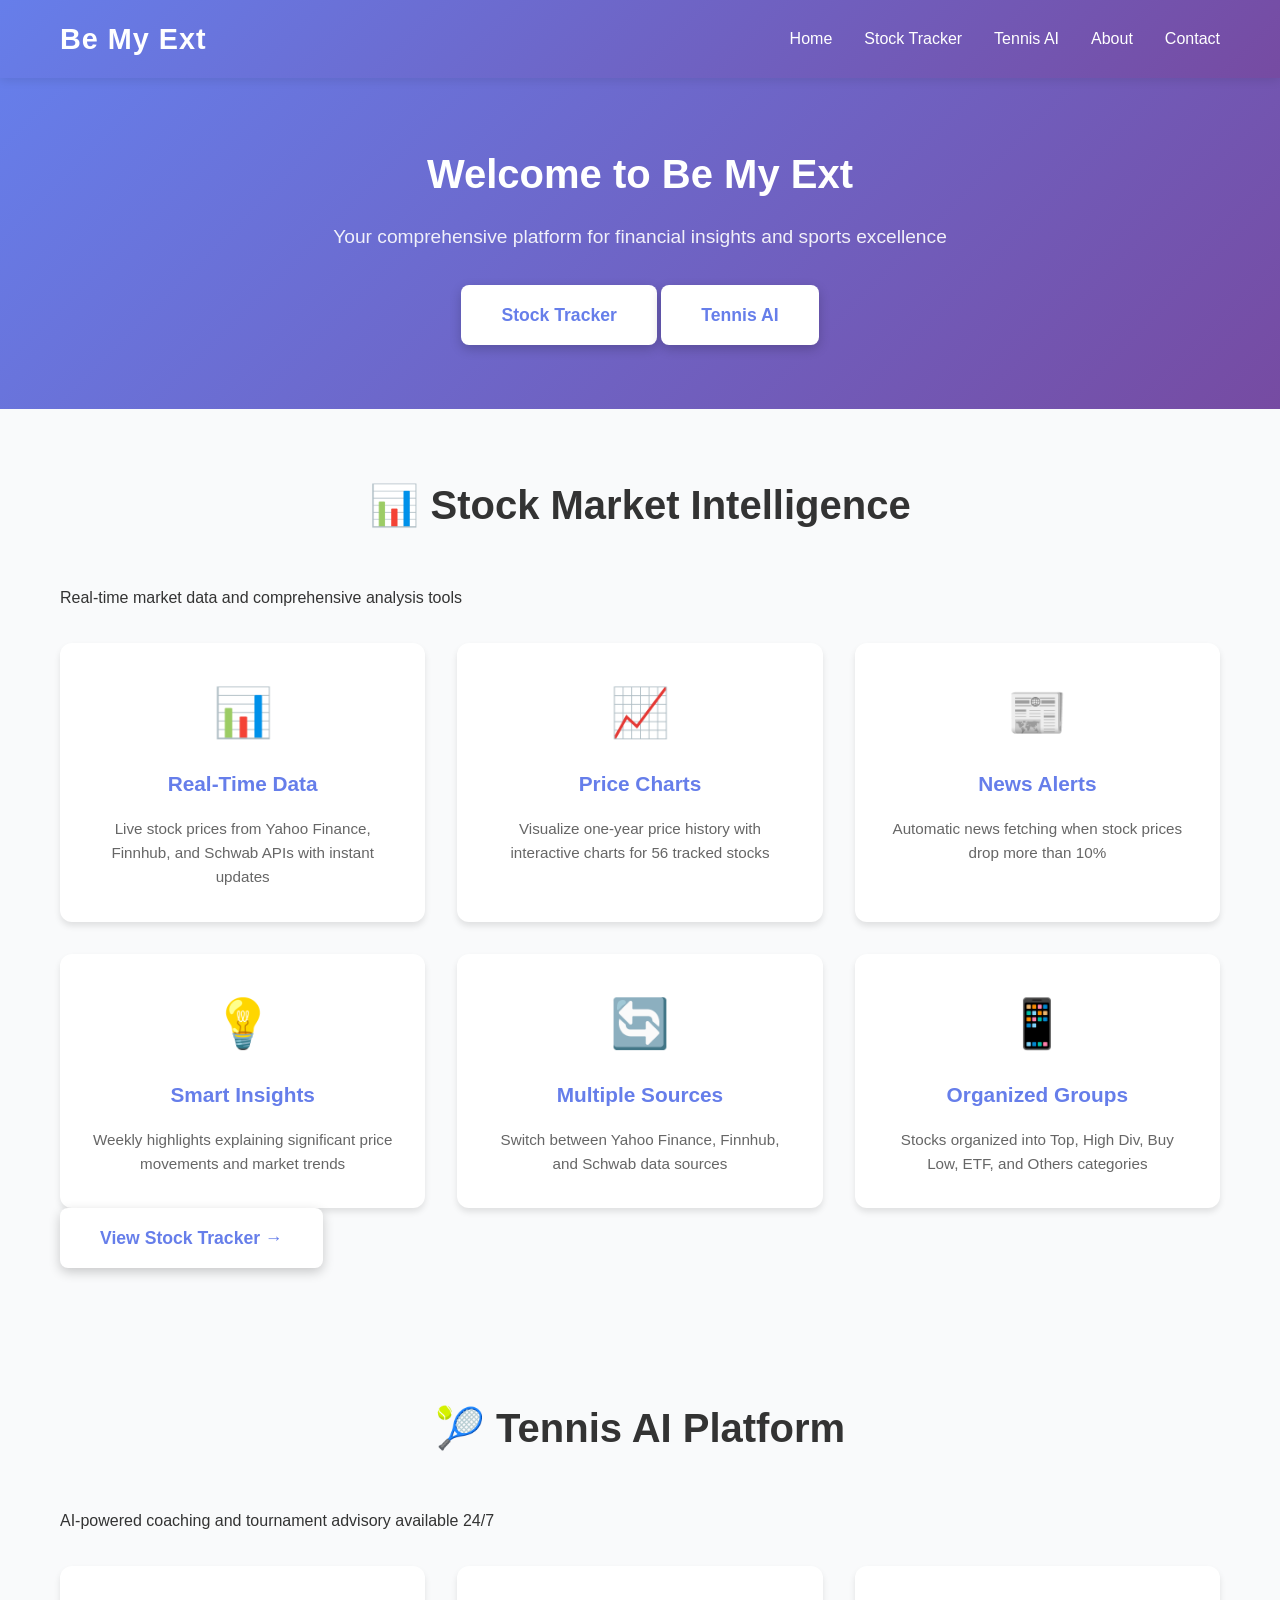
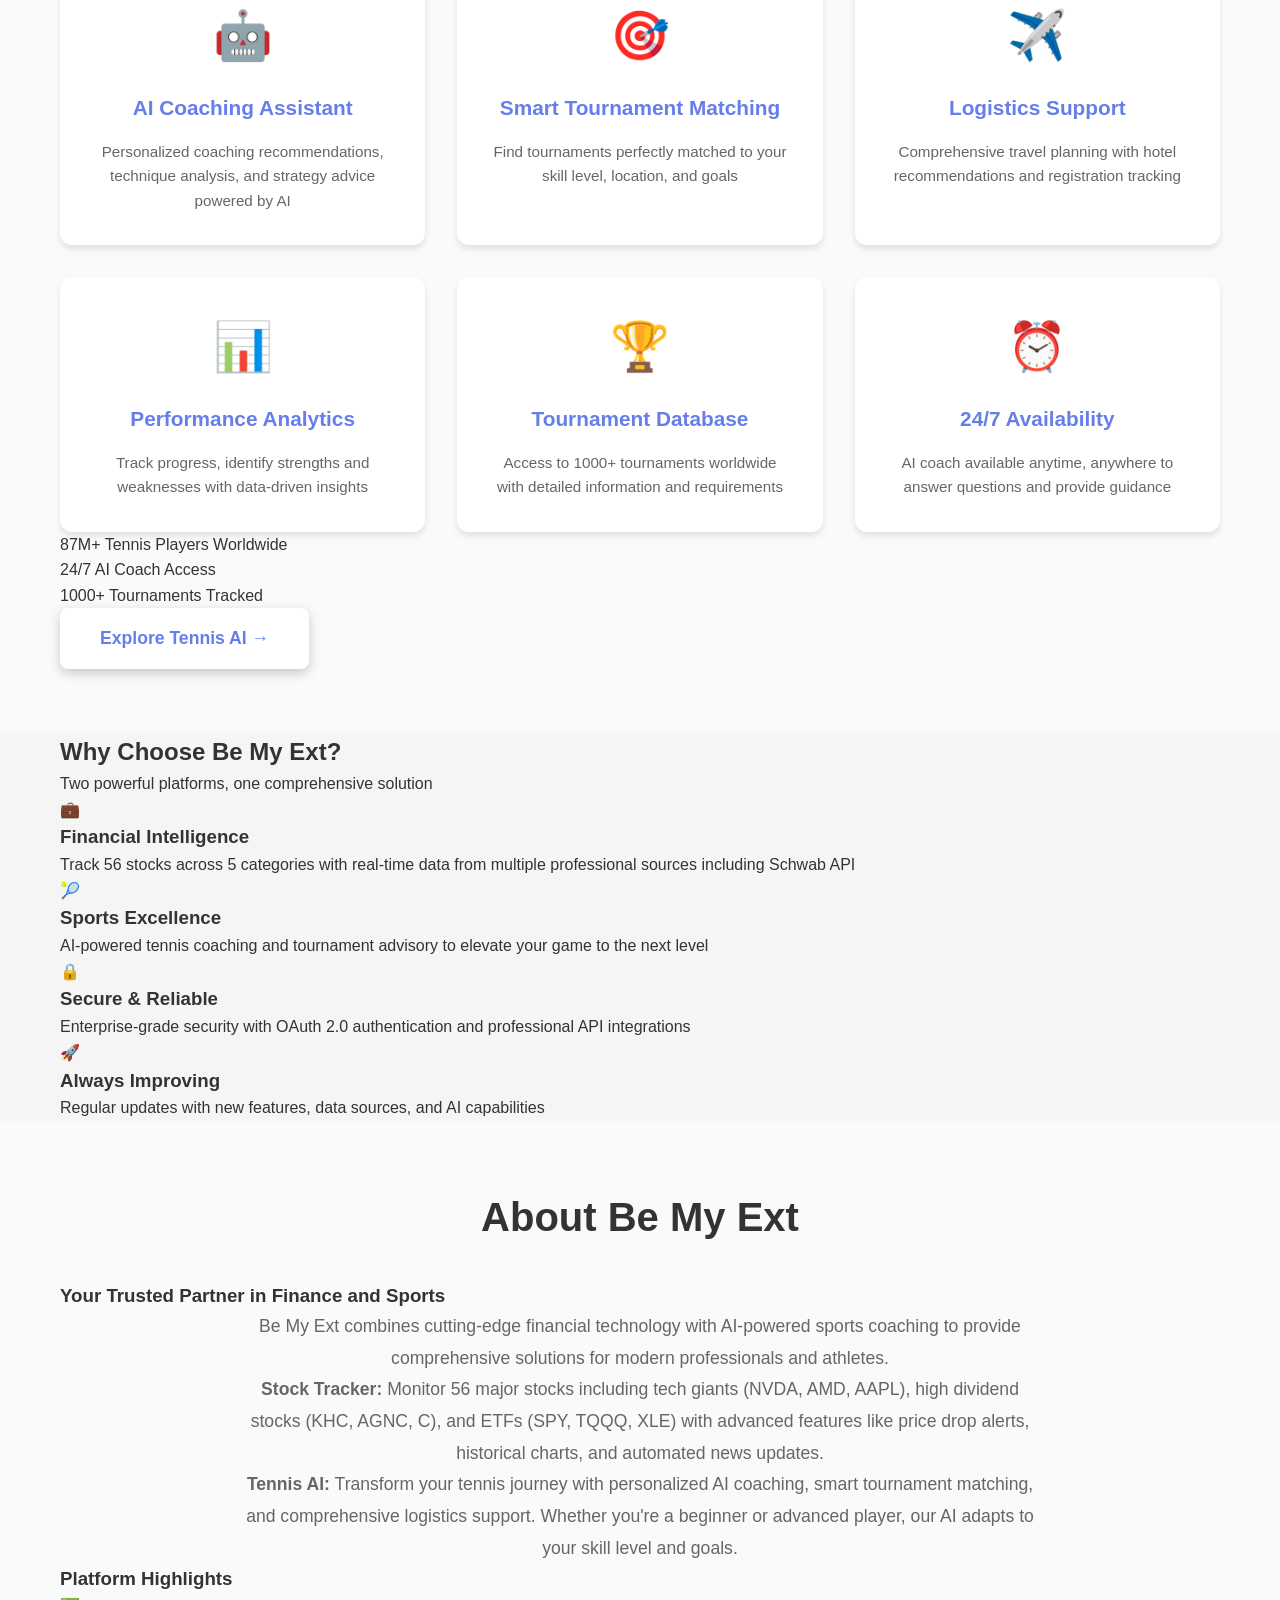
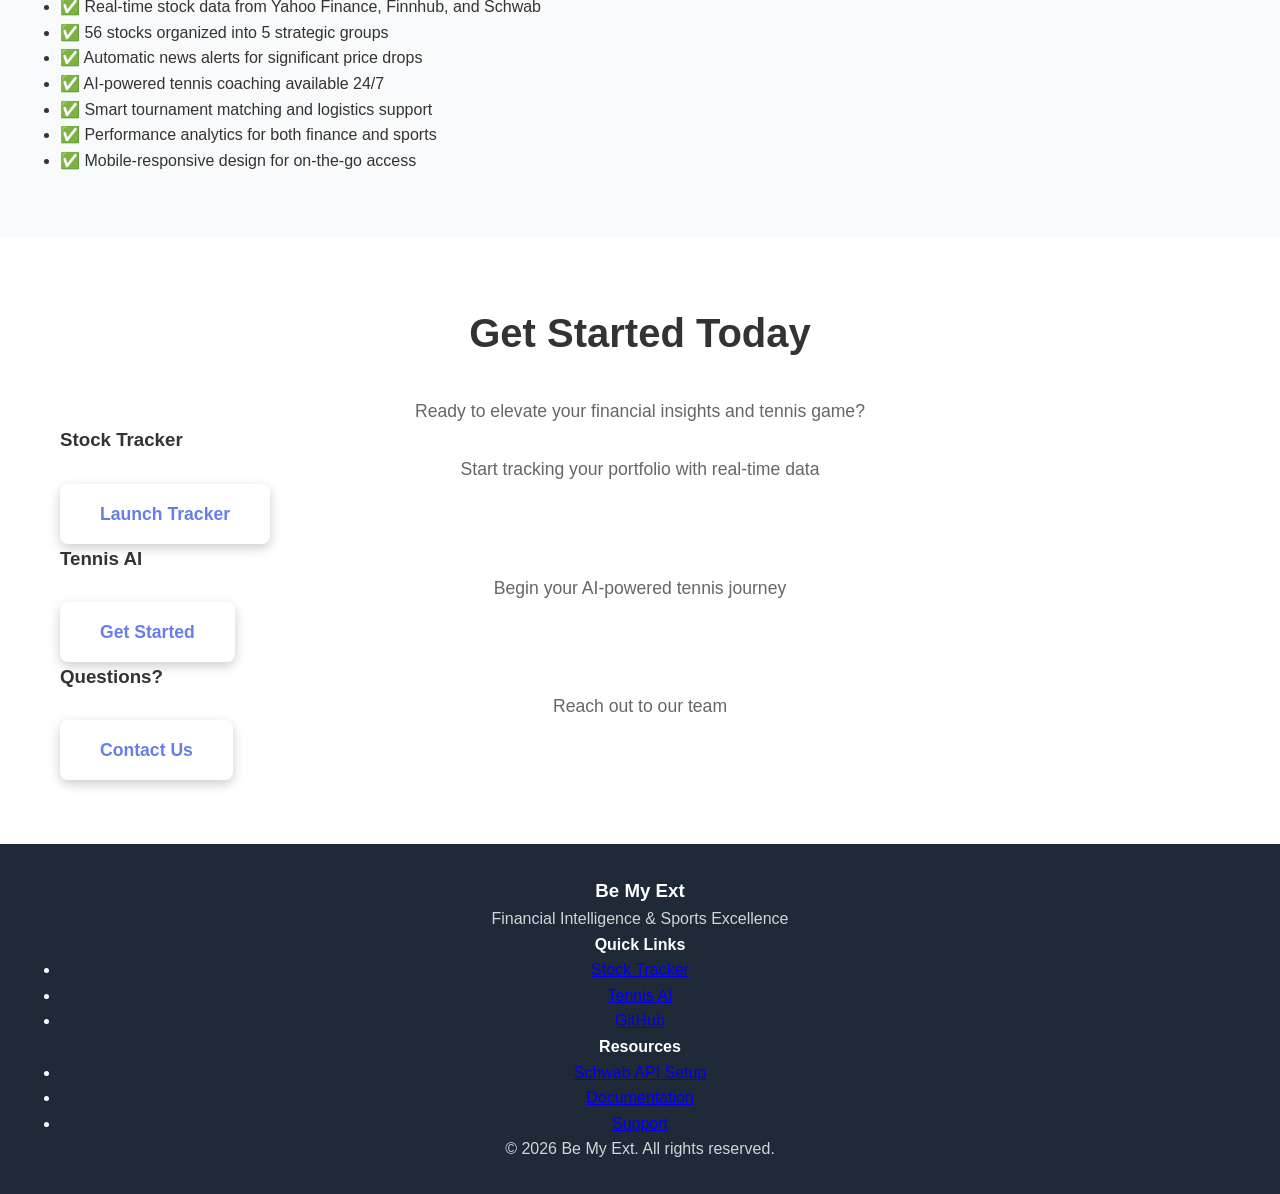
==== index.html @ 06216e96 "Merge Stock Tracker with Tennis AI platform - unified Be My Ext homepage" ====
<!DOCTYPE html>
<html lang="en">
<head>
    <meta charset="UTF-8">
    <meta name="viewport" content="width=device-width, initial-scale=1.0">
    <meta name="description" content="Be My Ext - Your comprehensive platform for stock market insights and AI-powered tennis coaching. Real-time stock tracking and tournament advisory in one place.">
    <title>Be My Ext - Stock Tracker & Tennis AI Platform</title>
    <link rel="stylesheet" href="styles.css">
</head>
<body>
    <header>
        <nav class="navbar">
            <div class="container">
                <h1 class="logo">Be My Ext</h1>
                <ul class="nav-links">
                    <li><a href="#home">Home</a></li>
                    <li><a href="stocks.html">Stock Tracker</a></li>
                    <li><a href="#tennis">Tennis AI</a></li>
                    <li><a href="#about">About</a></li>
                    <li><a href="#contact">Contact</a></li>
                </ul>
            </div>
        </nav>
    </header>

    <main>
        <!-- Hero Section -->
        <section id="home" class="hero">
            <div class="container">
                <h2>Welcome to Be My Ext</h2>
                <p>Your comprehensive platform for financial insights and sports excellence</p>
                <div class="hero-cta">
                    <a href="stocks.html" class="cta-button">Stock Tracker</a>
                    <a href="#tennis" class="cta-button secondary">Tennis AI</a>
                </div>
            </div>
        </section>

        <!-- Stock Tracker Features -->
        <section class="features-section">
            <div class="container">
                <h2>📊 Stock Market Intelligence</h2>
                <p class="section-subtitle">Real-time market data and comprehensive analysis tools</p>
                <div class="features-grid">
                    <div class="feature-card">
                        <div class="feature-icon">📊</div>
                        <h3>Real-Time Data</h3>
                        <p>Live stock prices from Yahoo Finance, Finnhub, and Schwab APIs with instant updates</p>
                    </div>
                    <div class="feature-card">
                        <div class="feature-icon">📈</div>
                        <h3>Price Charts</h3>
                        <p>Visualize one-year price history with interactive charts for 56 tracked stocks</p>
                    </div>
                    <div class="feature-card">
                        <div class="feature-icon">📰</div>
                        <h3>News Alerts</h3>
                        <p>Automatic news fetching when stock prices drop more than 10%</p>
                    </div>
                    <div class="feature-card">
                        <div class="feature-icon">💡</div>
                        <h3>Smart Insights</h3>
                        <p>Weekly highlights explaining significant price movements and market trends</p>
                    </div>
                    <div class="feature-card">
                        <div class="feature-icon">🔄</div>
                        <h3>Multiple Sources</h3>
                        <p>Switch between Yahoo Finance, Finnhub, and Schwab data sources</p>
                    </div>
                    <div class="feature-card">
                        <div class="feature-icon">📱</div>
                        <h3>Organized Groups</h3>
                        <p>Stocks organized into Top, High Div, Buy Low, ETF, and Others categories</p>
                    </div>
                </div>
                <div class="cta-center">
                    <a href="stocks.html" class="cta-button">View Stock Tracker →</a>
                </div>
            </div>
        </section>

        <!-- Tennis AI Features -->
        <section id="tennis" class="features-section tennis-section">
            <div class="container">
                <h2>🎾 Tennis AI Platform</h2>
                <p class="section-subtitle">AI-powered coaching and tournament advisory available 24/7</p>
                <div class="features-grid">
                    <div class="feature-card">
                        <div class="feature-icon">🤖</div>
                        <h3>AI Coaching Assistant</h3>
                        <p>Personalized coaching recommendations, technique analysis, and strategy advice powered by AI</p>
                    </div>
                    <div class="feature-card">
                        <div class="feature-icon">🎯</div>
                        <h3>Smart Tournament Matching</h3>
                        <p>Find tournaments perfectly matched to your skill level, location, and goals</p>
                    </div>
                    <div class="feature-card">
                        <div class="feature-icon">✈️</div>
                        <h3>Logistics Support</h3>
                        <p>Comprehensive travel planning with hotel recommendations and registration tracking</p>
                    </div>
                    <div class="feature-card">
                        <div class="feature-icon">📊</div>
                        <h3>Performance Analytics</h3>
                        <p>Track progress, identify strengths and weaknesses with data-driven insights</p>
                    </div>
                    <div class="feature-card">
                        <div class="feature-icon">🏆</div>
                        <h3>Tournament Database</h3>
                        <p>Access to 1000+ tournaments worldwide with detailed information and requirements</p>
                    </div>
                    <div class="feature-card">
                        <div class="feature-icon">⏰</div>
                        <h3>24/7 Availability</h3>
                        <p>AI coach available anytime, anywhere to answer questions and provide guidance</p>
                    </div>
                </div>
                <div class="tennis-stats">
                    <div class="stat">
                        <span class="stat-number">87M+</span>
                        <span class="stat-label">Tennis Players Worldwide</span>
                    </div>
                    <div class="stat">
                        <span class="stat-number">24/7</span>
                        <span class="stat-label">AI Coach Access</span>
                    </div>
                    <div class="stat">
                        <span class="stat-number">1000+</span>
                        <span class="stat-label">Tournaments Tracked</span>
                    </div>
                </div>
                <div class="cta-center">
                    <a href="https://github.com/ychunhui/AIAgent4Tennis" class="cta-button" target="_blank">Explore Tennis AI →</a>
                </div>
            </div>
        </section>

        <!-- Combined Value Proposition -->
        <section class="value-section">
            <div class="container">
                <h2>Why Choose Be My Ext?</h2>
                <p class="section-subtitle">Two powerful platforms, one comprehensive solution</p>
                <div class="value-grid">
                    <div class="value-card">
                        <div class="value-icon">💼</div>
                        <h3>Financial Intelligence</h3>
                        <p>Track 56 stocks across 5 categories with real-time data from multiple professional sources including Schwab API</p>
                    </div>
                    <div class="value-card">
                        <div class="value-icon">🎾</div>
                        <h3>Sports Excellence</h3>
                        <p>AI-powered tennis coaching and tournament advisory to elevate your game to the next level</p>
                    </div>
                    <div class="value-card">
                        <div class="value-icon">🔒</div>
                        <h3>Secure & Reliable</h3>
                        <p>Enterprise-grade security with OAuth 2.0 authentication and professional API integrations</p>
                    </div>
                    <div class="value-card">
                        <div class="value-icon">🚀</div>
                        <h3>Always Improving</h3>
                        <p>Regular updates with new features, data sources, and AI capabilities</p>
                    </div>
                </div>
            </div>
        </section>

        <!-- About Section -->
        <section id="about" class="about-section">
            <div class="container">
                <h2>About Be My Ext</h2>
                <div class="about-content">
                    <div class="about-text">
                        <h3>Your Trusted Partner in Finance and Sports</h3>
                        <p>Be My Ext combines cutting-edge financial technology with AI-powered sports coaching to provide comprehensive solutions for modern professionals and athletes.</p>
                        <p><strong>Stock Tracker:</strong> Monitor 56 major stocks including tech giants (NVDA, AMD, AAPL), high dividend stocks (KHC, AGNC, C), and ETFs (SPY, TQQQ, XLE) with advanced features like price drop alerts, historical charts, and automated news updates.</p>
                        <p><strong>Tennis AI:</strong> Transform your tennis journey with personalized AI coaching, smart tournament matching, and comprehensive logistics support. Whether you're a beginner or advanced player, our AI adapts to your skill level and goals.</p>
                    </div>
                    <div class="about-features">
                        <h3>Platform Highlights</h3>
                        <ul>
                            <li>✅ Real-time stock data from Yahoo Finance, Finnhub, and Schwab</li>
                            <li>✅ 56 stocks organized into 5 strategic groups</li>
                            <li>✅ Automatic news alerts for significant price drops</li>
                            <li>✅ AI-powered tennis coaching available 24/7</li>
                            <li>✅ Smart tournament matching and logistics support</li>
                            <li>✅ Performance analytics for both finance and sports</li>
                            <li>✅ Mobile-responsive design for on-the-go access</li>
                        </ul>
                    </div>
                </div>
            </div>
        </section>

        <!-- Contact Section -->
        <section id="contact" class="contact-section">
            <div class="container">
                <h2>Get Started Today</h2>
                <p>Ready to elevate your financial insights and tennis game?</p>
                <div class="contact-options">
                    <div class="contact-card">
                        <h3>Stock Tracker</h3>
                        <p>Start tracking your portfolio with real-time data</p>
                        <a href="stocks.html" class="cta-button">Launch Tracker</a>
                    </div>
                    <div class="contact-card">
                        <h3>Tennis AI</h3>
                        <p>Begin your AI-powered tennis journey</p>
                        <a href="https://github.com/ychunhui/AIAgent4Tennis" class="cta-button" target="_blank">Get Started</a>
                    </div>
                    <div class="contact-card">
                        <h3>Questions?</h3>
                        <p>Reach out to our team</p>
                        <a href="mailto:info@bemyext.com" class="cta-button">Contact Us</a>
                    </div>
                </div>
            </div>
        </section>
    </main>

    <footer>
        <div class="container">
            <div class="footer-content">
                <div class="footer-section">
                    <h3>Be My Ext</h3>
                    <p>Financial Intelligence & Sports Excellence</p>
                </div>
                <div class="footer-section">
                    <h4>Quick Links</h4>
                    <ul>
                        <li><a href="stocks.html">Stock Tracker</a></li>
                        <li><a href="https://github.com/ychunhui/AIAgent4Tennis" target="_blank">Tennis AI</a></li>
                        <li><a href="https://github.com/ychunhui/stock-tracker" target="_blank">GitHub</a></li>
                    </ul>
                </div>
                <div class="footer-section">
                    <h4>Resources</h4>
                    <ul>
                        <li><a href="SCHWAB_API_SETUP.md">Schwab API Setup</a></li>
                        <li><a href="README.md">Documentation</a></li>
                        <li><a href="mailto:info@bemyext.com">Support</a></li>
                    </ul>
                </div>
            </div>
            <div class="footer-bottom">
                <p>&copy; 2026 Be My Ext. All rights reserved.</p>
            </div>
        </div>
    </footer>
</body>
</html>
---- styles.css ----
/* Reset and Base Styles */
* {
    margin: 0;
    padding: 0;
    box-sizing: border-box;
}

body {
    font-family: 'Segoe UI', Tahoma, Geneva, Verdana, sans-serif;
    line-height: 1.6;
    color: #333;
    background-color: #f5f5f5;
}

.container {
    max-width: 1200px;
    margin: 0 auto;
    padding: 0 20px;
}

/* Navigation */
.navbar {
    background: linear-gradient(135deg, #667eea 0%, #764ba2 100%);
    color: white;
    padding: 1rem 0;
    position: sticky;
    top: 0;
    z-index: 1000;
    box-shadow: 0 2px 10px rgba(0, 0, 0, 0.1);
}

.navbar .container {
    display: flex;
    justify-content: space-between;
    align-items: center;
}

.logo {
    font-size: 1.8rem;
    font-weight: bold;
    letter-spacing: 1px;
}

.nav-links {
    display: flex;
    list-style: none;
    gap: 2rem;
}

.nav-links a {
    color: white;
    text-decoration: none;
    font-weight: 500;
    transition: opacity 0.3s ease;
}

.nav-links a:hover {
    opacity: 0.8;
}

/* Hero Section */
.hero {
    background: linear-gradient(135deg, #667eea 0%, #764ba2 100%);
    color: white;
    padding: 4rem 0;
    text-align: center;
}

.hero h2 {
    font-size: 2.5rem;
    margin-bottom: 1rem;
}

.hero p {
    font-size: 1.2rem;
    opacity: 0.9;
    margin-bottom: 2rem;
}

.cta-button {
    display: inline-block;
    background: white;
    color: #667eea;
    padding: 1rem 2.5rem;
    border-radius: 8px;
    text-decoration: none;
    font-weight: 700;
    font-size: 1.1rem;
    transition: transform 0.2s ease, box-shadow 0.2s ease;
    box-shadow: 0 4px 12px rgba(0, 0, 0, 0.2);
}

.cta-button:hover {
    transform: translateY(-2px);
    box-shadow: 0 6px 16px rgba(0, 0, 0, 0.3);

.cta-button.secondary {
    background: transparent;
    color: white;
    border: 2px solid white;
}

.cta-button.secondary:hover {
    background: white;
    color: #667eea;
}

.hero-cta {
    display: flex;
    gap: 1rem;
    justify-content: center;
    flex-wrap: wrap;
}

/* Section Styling */
.section-subtitle {
    text-align: center;
    font-size: 1.1rem;
    color: #666;
    margin-bottom: 3rem;
}

.cta-center {
    text-align: center;
    margin-top: 3rem;
}

/* Tennis Section */
.tennis-section {
    background: linear-gradient(135deg, #f5f7fa 0%, #c3cfe2 100%);
}

.tennis-stats {
    display: flex;
    justify-content: center;
    gap: 4rem;
    margin-top: 3rem;
    flex-wrap: wrap;
}

.stat {
    text-align: center;
}

.stat-number {
    display: block;
    font-size: 2.5rem;
    font-weight: bold;
    color: #667eea;
    margin-bottom: 0.5rem;
}

.stat-label {
    display: block;
    font-size: 0.9rem;
    color: #666;
}

/* Value Section */
.value-section {
    padding: 4rem 0;
    background: white;
}

.value-grid {
    display: grid;
    grid-template-columns: repeat(auto-fit, minmax(250px, 1fr));
    gap: 2rem;
    margin-top: 3rem;
}

.value-card {
    text-align: center;
    padding: 2rem;
    background: #f8f9fa;
    border-radius: 12px;
    transition: transform 0.3s ease, box-shadow 0.3s ease;
}

.value-card:hover {
    transform: translateY(-5px);
    box-shadow: 0 8px 20px rgba(0, 0, 0, 0.1);
}

.value-icon {
    font-size: 3rem;
    margin-bottom: 1rem;
}

.value-card h3 {
    font-size: 1.3rem;
    margin-bottom: 1rem;
    color: #333;
}

.value-card p {
    color: #666;
    line-height: 1.6;
}

/* About Section */
.about-content {
    display: grid;
    grid-template-columns: 1fr 1fr;
    gap: 3rem;
    margin-top: 2rem;
}

.about-text h3 {
    color: #667eea;
    margin-bottom: 1rem;
}

.about-text p {
    margin-bottom: 1rem;
    line-height: 1.8;
}

.about-features h3 {
    color: #667eea;
    margin-bottom: 1rem;
}

.about-features ul {
    list-style: none;
    padding: 0;
}

.about-features li {
    padding: 0.5rem 0;
    line-height: 1.8;
}

/* Contact Section */
.contact-options {
    display: grid;
    grid-template-columns: repeat(auto-fit, minmax(280px, 1fr));
    gap: 2rem;
    margin-top: 3rem;
}

.contact-card {
    background: white;
    padding: 2rem;
    border-radius: 12px;
    text-align: center;
    box-shadow: 0 4px 12px rgba(0, 0, 0, 0.1);
    transition: transform 0.3s ease;
}

.contact-card:hover {
    transform: translateY(-5px);
}

.contact-card h3 {
    color: #667eea;
    margin-bottom: 1rem;
}

.contact-card p {
    color: #666;
    margin-bottom: 1.5rem;
}

/* Footer */
.footer-content {
    display: grid;
    grid-template-columns: repeat(auto-fit, minmax(200px, 1fr));
    gap: 2rem;
    padding: 3rem 0;
}

.footer-section h3,
.footer-section h4 {
    color: white;
    margin-bottom: 1rem;
}

.footer-section p {
    color: rgba(255, 255, 255, 0.8);
}

.footer-section ul {
    list-style: none;
    padding: 0;
}

.footer-section li {
    margin-bottom: 0.5rem;
}

.footer-section a {
    color: rgba(255, 255, 255, 0.8);
    text-decoration: none;
    transition: color 0.3s ease;
}

.footer-section a:hover {
    color: white;
}

.footer-bottom {
    border-top: 1px solid rgba(255, 255, 255, 0.2);
    padding-top: 2rem;
    text-align: center;
}

.footer-bottom p {
    color: rgba(255, 255, 255, 0.8);
}

/* Responsive Design */
@media (max-width: 768px) {
    .hero h2 {
        font-size: 2rem;
    }
    
    .hero-cta {
        flex-direction: column;
        align-items: center;
    }
    
    .about-content {
        grid-template-columns: 1fr;
    }
    
    .tennis-stats {
        gap: 2rem;
    }
    
    .nav-links {
        gap: 1rem;
        font-size: 0.9rem;
    }
}
}

/* Features Section */
.features-section {
    padding: 4rem 0;
    background-color: #f9fafb;
}

.features-section h2 {
    text-align: center;
    font-size: 2.5rem;
    margin-bottom: 3rem;
    color: #333;
}

.features-grid {
    display: grid;
    grid-template-columns: repeat(auto-fit, minmax(300px, 1fr));
    gap: 2rem;
    margin-top: 2rem;
}

.feature-card {
    background: white;
    padding: 2rem;
    border-radius: 12px;
    box-shadow: 0 4px 6px rgba(0, 0, 0, 0.1);
    text-align: center;
    transition: transform 0.2s ease, box-shadow 0.2s ease;
}

.feature-card:hover {
    transform: translateY(-5px);
    box-shadow: 0 6px 12px rgba(0, 0, 0, 0.15);
}

.feature-icon {
    font-size: 3rem;
    margin-bottom: 1rem;
}

.feature-card h3 {
    font-size: 1.3rem;
    color: #667eea;
    margin-bottom: 1rem;
}

.feature-card p {
    color: #666;
    line-height: 1.6;
    font-size: 0.95rem;
}

/* Stocks Section */
.stocks-section {
    padding: 4rem 0;
    background-color: white;
}

.stocks-section h2 {
    text-align: center;
    font-size: 2.5rem;
    margin-bottom: 1rem;
    color: #333;
}

.section-description {
    text-align: center;
    font-size: 1.1rem;
    color: #666;
    margin-bottom: 0.5rem;
}

.data-source-note {
    text-align: center;
    font-size: 0.85rem;
    color: #999;
    font-style: italic;
    margin-bottom: 1.5rem;
}

.stocks-controls {
    display: flex;
    justify-content: center;
    align-items: center;
    gap: 2rem;
    margin-bottom: 2rem;
    flex-wrap: wrap;
}

.source-selector {
    display: flex;
    align-items: center;
    gap: 0.5rem;
    padding: 0.5rem 1rem;
    background: #f9fafb;
    border-radius: 8px;
    border: 1px solid #e5e7eb;
}

.source-selector label {
    font-weight: 600;
    color: #666;
    font-size: 0.9rem;
}

.source-button {
    background: white;
    color: #666;
    border: 1px solid #d1d5db;
    padding: 0.5rem 1rem;
    border-radius: 6px;
    font-size: 0.9rem;
    font-weight: 600;
    cursor: pointer;
    transition: all 0.2s ease;
}

.source-button:hover {
    background: #f3f4f6;
    border-color: #9ca3af;
}

.source-button.active {
    background: linear-gradient(135deg, #667eea 0%, #764ba2 100%);
    color: white;
    border-color: #667eea;
    box-shadow: 0 2px 8px rgba(102, 126, 234, 0.3);
}

.source-button:active {
    transform: scale(0.98);
}

.refresh-button {
    background: linear-gradient(135deg, #667eea 0%, #764ba2 100%);
    color: white;
    border: none;
    padding: 0.75rem 1.5rem;
    border-radius: 8px;
    font-size: 1rem;
    font-weight: 600;
    cursor: pointer;
    transition: transform 0.2s ease, box-shadow 0.2s ease;
    box-shadow: 0 2px 8px rgba(102, 126, 234, 0.3);
}

.refresh-button:hover {
    transform: translateY(-2px);
    box-shadow: 0 4px 12px rgba(102, 126, 234, 0.4);
}

.refresh-button:active {
    transform: translateY(0);
}

.last-refresh {
    color: #666;
    font-size: 0.9rem;
    font-style: italic;
}

.loading-indicator {
    color: #667eea;
    font-weight: 600;
    animation: pulse 1.5s ease-in-out infinite;
}

@keyframes pulse {
    0%, 100% {
        opacity: 1;
    }
    50% {
        opacity: 0.5;
    }
}

.stocks-grid {
    display: flex;
    flex-direction: column;
    gap: 1.5rem;
    margin-top: 2rem;
    max-width: 100%;
}

.stock-group-header {
    margin-top: 2rem;
    margin-bottom: 0.5rem;
    padding: 1rem 1.5rem;
    background: linear-gradient(135deg, #667eea 0%, #764ba2 100%);
    border-radius: 8px;
    box-shadow: 0 2px 8px rgba(102, 126, 234, 0.3);
}

.stock-group-header h2 {
    color: white;
    font-size: 1.5rem;
    font-weight: 600;
    margin: 0;
    letter-spacing: 0.5px;
}

.stock-group-header:first-child {
    margin-top: 0;
}

.stock-card {
    background: white;
    border-radius: 12px;
    padding: 1.5rem 2rem;
    box-shadow: 0 4px 6px rgba(0, 0, 0, 0.1);
    transition: transform 0.2s ease, box-shadow 0.2s ease;
    border: 1px solid #e0e0e0;
    display: flex;
    align-items: center;
    justify-content: space-between;
    width: 100%;
    gap: 2rem;
    flex-wrap: wrap;
}

.stock-card:hover {
    transform: translateX(5px);
    box-shadow: 0 6px 12px rgba(0, 0, 0, 0.15);
}

.stock-info {
    flex: 1;
    display: flex;
    flex-direction: column;
    gap: 0.5rem;
}

.stock-card h3 {
    font-size: 1.5rem;
    color: #667eea;
    margin: 0;
    font-weight: 700;
}

.company-name {
    color: #666;
    font-size: 0.95rem;
    margin: 0;
    font-weight: 600;
}

.business-summary {
    color: #888;
    font-size: 0.85rem;
    line-height: 1.5;
    margin: 0;
    max-width: 800px;
}

.stock-news {
    margin: 0.75rem 0;
    padding: 0.75rem;
    background: #f9fafb;
    border-left: 3px solid #10b981;
    border-radius: 4px;
    max-width: 800px;
}

.stock-news h4 {
    font-size: 0.95rem;
    color: #10b981;
    margin: 0 0 0.5rem 0;
    font-weight: 600;
}

.news-items {
    display: flex;
    flex-direction: column;
    gap: 0.5rem;
}

.news-item {
    padding: 0.5rem;
    background: white;
    border-radius: 4px;
    border: 1px solid #e5e7eb;
}

.news-item a {
    color: #667eea;
    text-decoration: none;
    font-size: 0.85rem;
    font-weight: 600;
    line-height: 1.4;
    display: block;
    margin-bottom: 0.25rem;
}

.news-item a:hover {
    text-decoration: underline;
    color: #764ba2;
}

.news-date {
    font-size: 0.75rem;
    color: #999;
    font-style: italic;
}

.news-summary {
    font-size: 0.8rem;
    color: #666;
    line-height: 1.4;
    margin-top: 0.25rem;
}

.weekly-highlight {
    color: #667eea;
    font-size: 0.9rem;
    line-height: 1.6;
    margin: 0.5rem 0 0 0;
    padding: 0.75rem;
    background: linear-gradient(135deg, rgba(102, 126, 234, 0.08) 0%, rgba(118, 75, 162, 0.08) 100%);
    border-left: 3px solid #667eea;
    border-radius: 4px;
    font-weight: 500;
    max-width: 800px;
}

.weekly-highlight .highlight-text {
    font-style: italic;
}

.stock-data {
    display: flex;
    flex-direction: column;
    align-items: flex-end;
    gap: 0.5rem;
    min-width: 180px;
}

.stock-price {
    font-size: 1.5rem;
    font-weight: bold;
    color: #333;
    margin: 0;
    text-align: right;
    line-height: 1.4;
    white-space: nowrap;
}

.stock-change {
    font-size: 1rem;
    font-weight: 600;
    text-align: right;
    margin: 0;
}

.stock-change.positive {
    color: #10b981;
}

.stock-change.negative {
    color: #ef4444;
}

.day-range,
.year-range,
.stock-pe,
.stock-eps,
.stock-div {
    font-size: 0.85rem;
    color: #888;
    text-align: right;
    margin: 0;
    font-weight: 500;
}

.stock-pe,
.stock-eps,
.stock-div {
    color: #555;
    font-weight: 600;
}

.stock-chart-container {
    width: 100%;
    height: 300px;
    margin-top: 1rem;
    padding: 1rem;
    background: #f9fafb;
    border-radius: 8px;
    border: 1px solid #e5e7eb;
}

.stock-chart-container canvas {
    max-height: 280px;
}

/* About Section */
.about-section {
    padding: 4rem 0;
    background-color: #f9fafb;
}

.about-section h2 {
    text-align: center;
    font-size: 2.5rem;
    margin-bottom: 2rem;
    color: #333;
}

.about-section p {
    text-align: center;
    font-size: 1.1rem;
    color: #666;
    max-width: 800px;
    margin: 0 auto;
    line-height: 1.8;
}

/* Contact Section */
.contact-section {
    padding: 4rem 0;
    background-color: white;
}

.contact-section h2 {
    text-align: center;
    font-size: 2.5rem;
    margin-bottom: 2rem;
    color: #333;
}

.contact-section p {
    text-align: center;
    font-size: 1.1rem;
    color: #666;
}

.contact-section a {
    color: #667eea;
    text-decoration: none;
    font-weight: 600;
}

.contact-section a:hover {
    text-decoration: underline;
}

/* Footer */
footer {
    background-color: #1f2937;
    color: white;
    padding: 2rem 0;
    text-align: center;
}

footer p {
    opacity: 0.8;
}

/* Responsive Design */
@media (max-width: 768px) {
    .navbar .container {
        flex-direction: column;
        gap: 1rem;
    }

    .nav-links {
        gap: 1rem;
    }

    .hero h2 {
        font-size: 2rem;
    }

    .hero p {
        font-size: 1rem;
    }

    .stocks-section h2,
    .about-section h2,
    .contact-section h2 {
        font-size: 2rem;
    }

    .stock-card {
        flex-direction: column;
        align-items: flex-start;
        gap: 1rem;
        padding: 1.5rem;
    }

    .stock-info {
        width: 100%;
    }

    .stock-card h3 {
        font-size: 1.3rem;
    }

    .company-name {
        font-size: 0.85rem;
    }

    .business-summary {
        font-size: 0.8rem;
    }

    .weekly-highlight {
        font-size: 0.85rem;
        padding: 0.6rem;
    }

    .stock-data {
        width: 100%;
        align-items: flex-start;
    }

    .stock-price {
        font-size: 1.2rem;
        text-align: left;
        white-space: normal;
        word-break: break-word;
    }

    .stock-change {
        font-size: 0.9rem;
        text-align: left;
    }

    .day-range,
    .year-range,
    .stock-pe,
    .stock-eps,
    .stock-div {
        text-align: left;
    }

    .stock-chart-container {
        height: 250px;
        padding: 0.75rem;
    }

    .stock-chart-container canvas {
        max-height: 230px;
    }
}

/* Made with Bob */
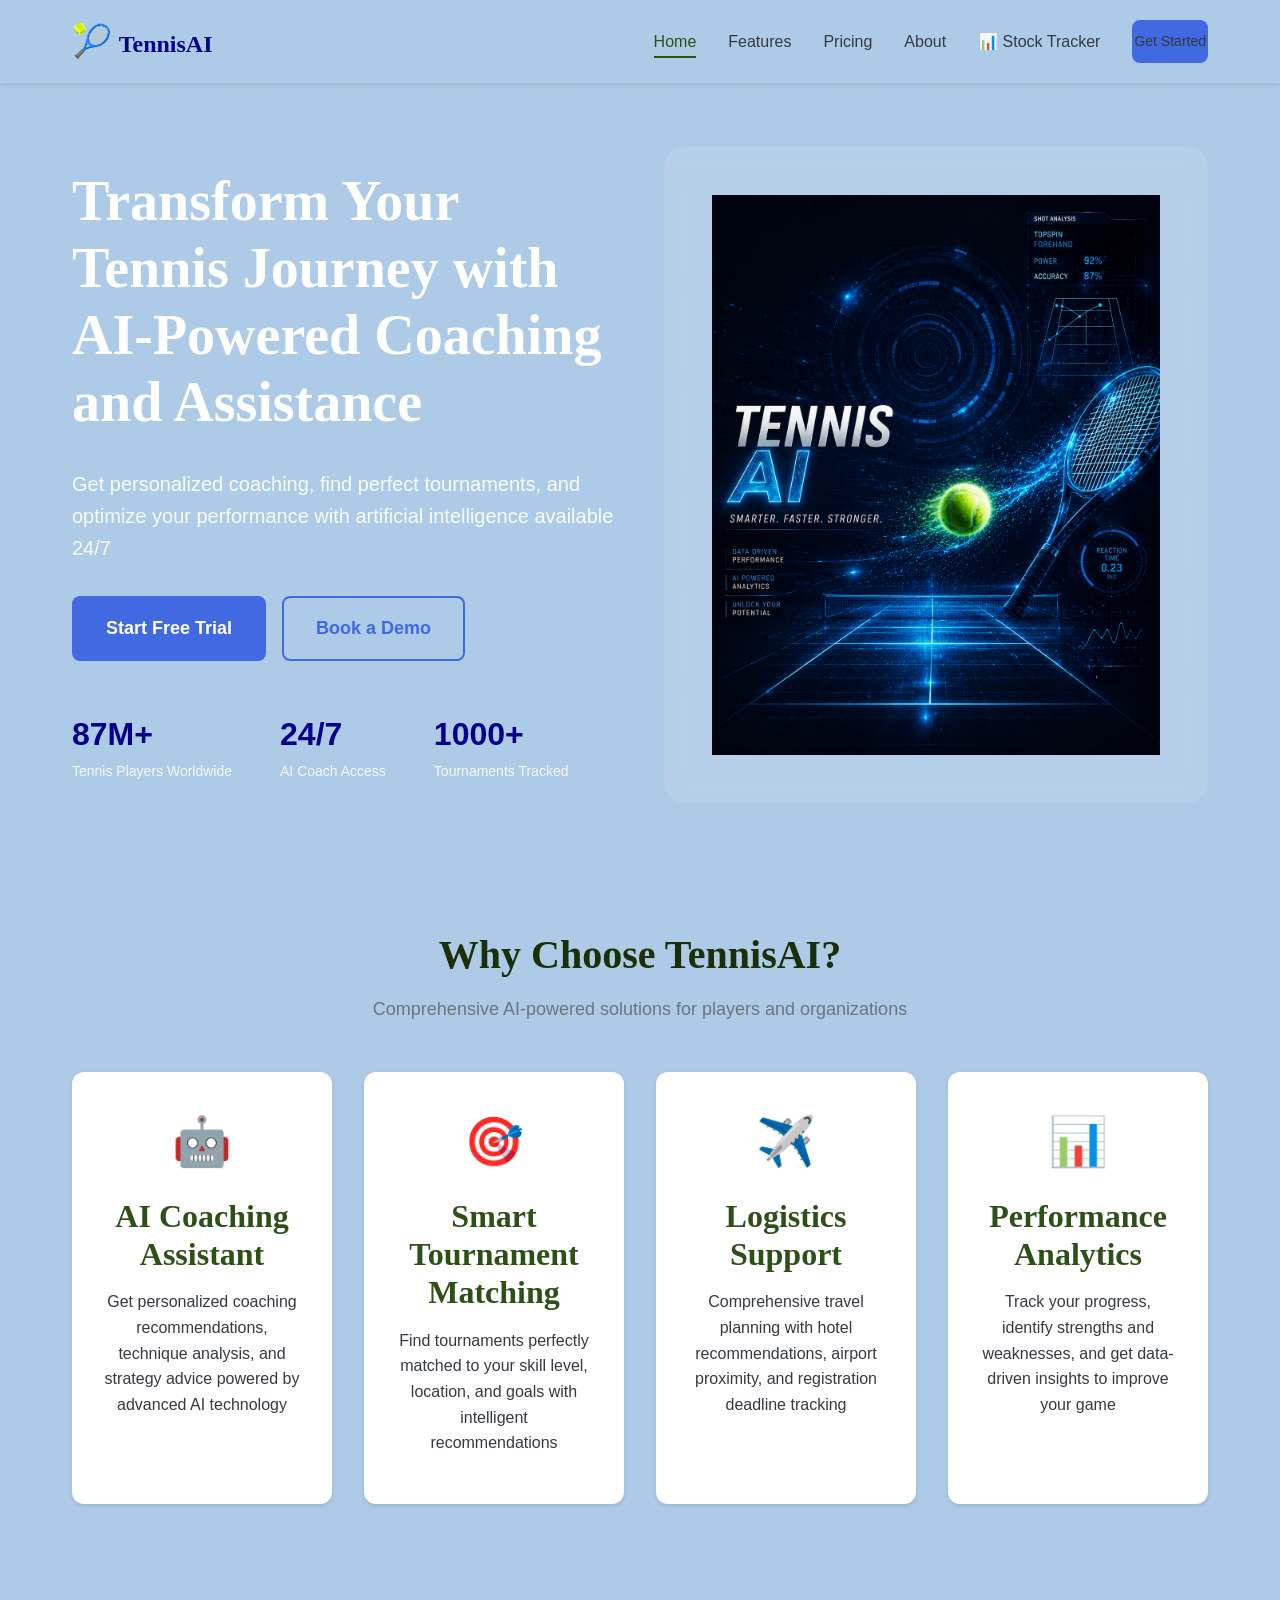
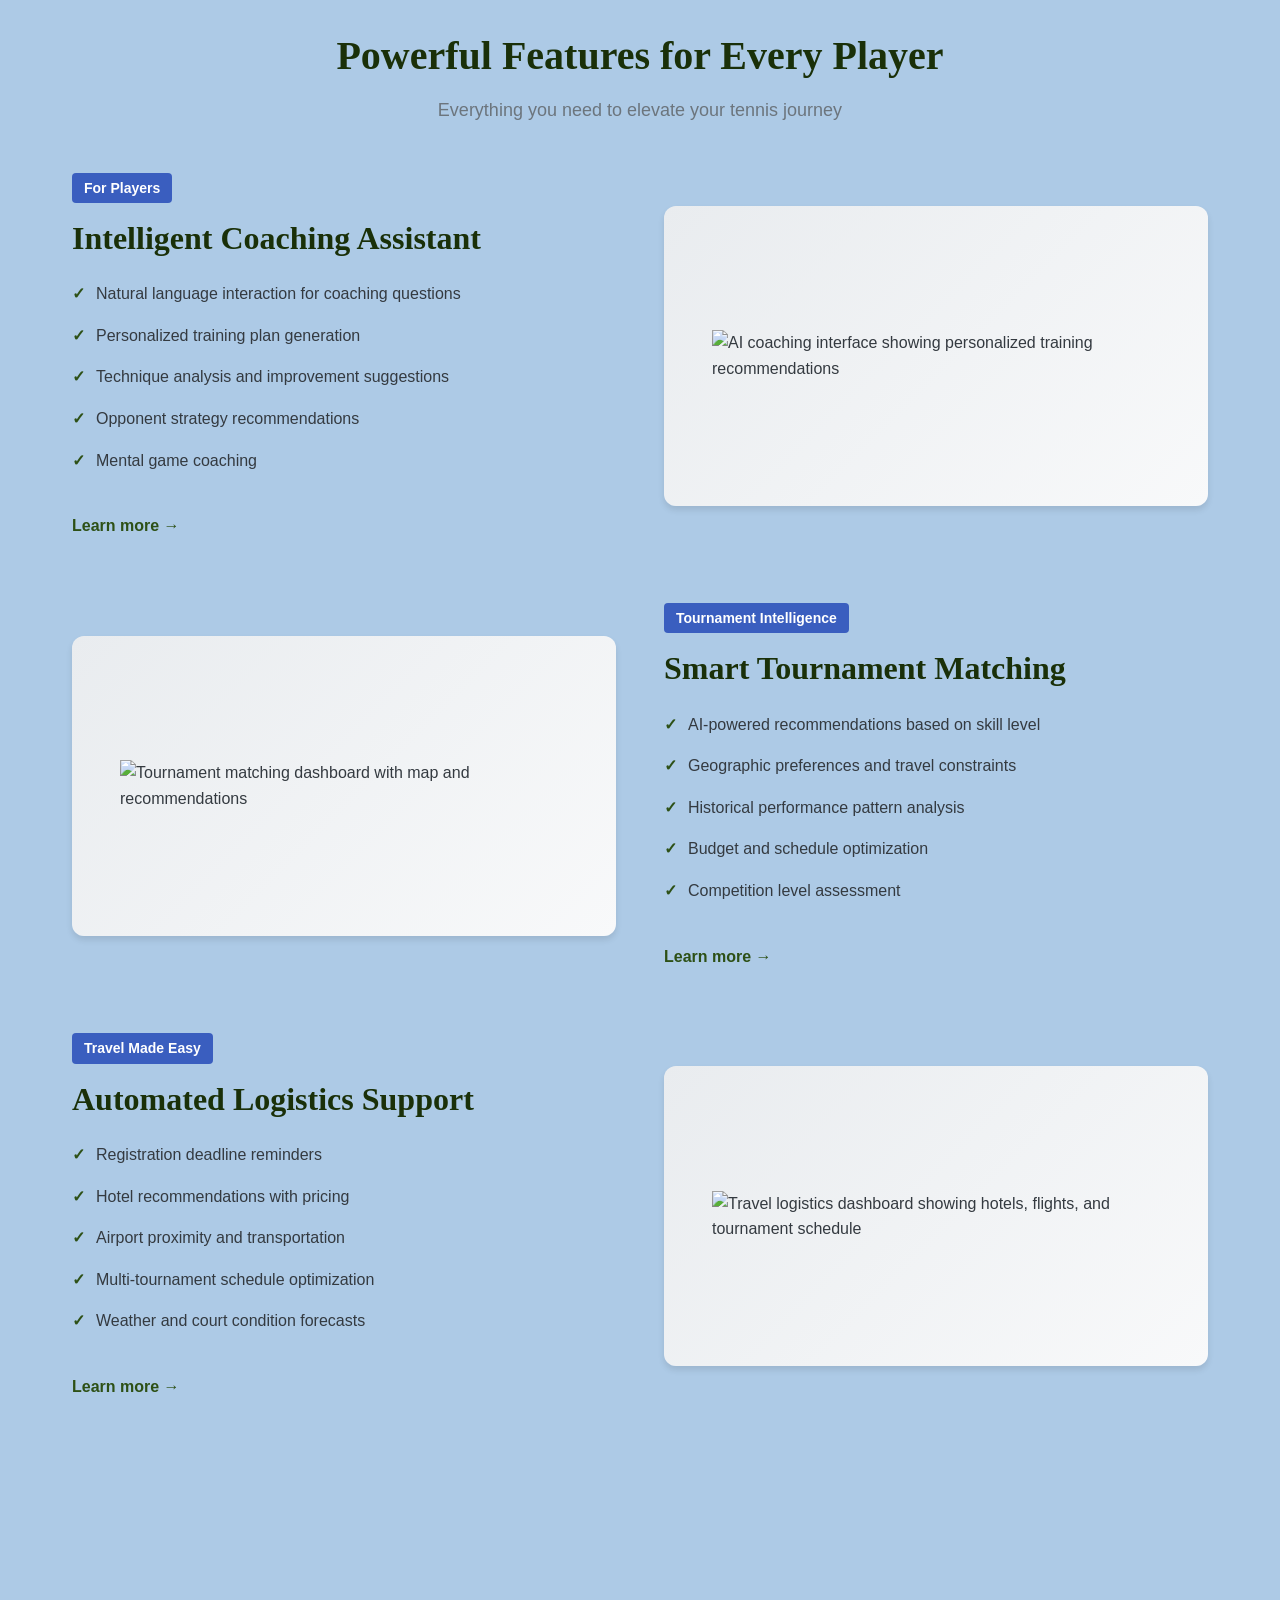
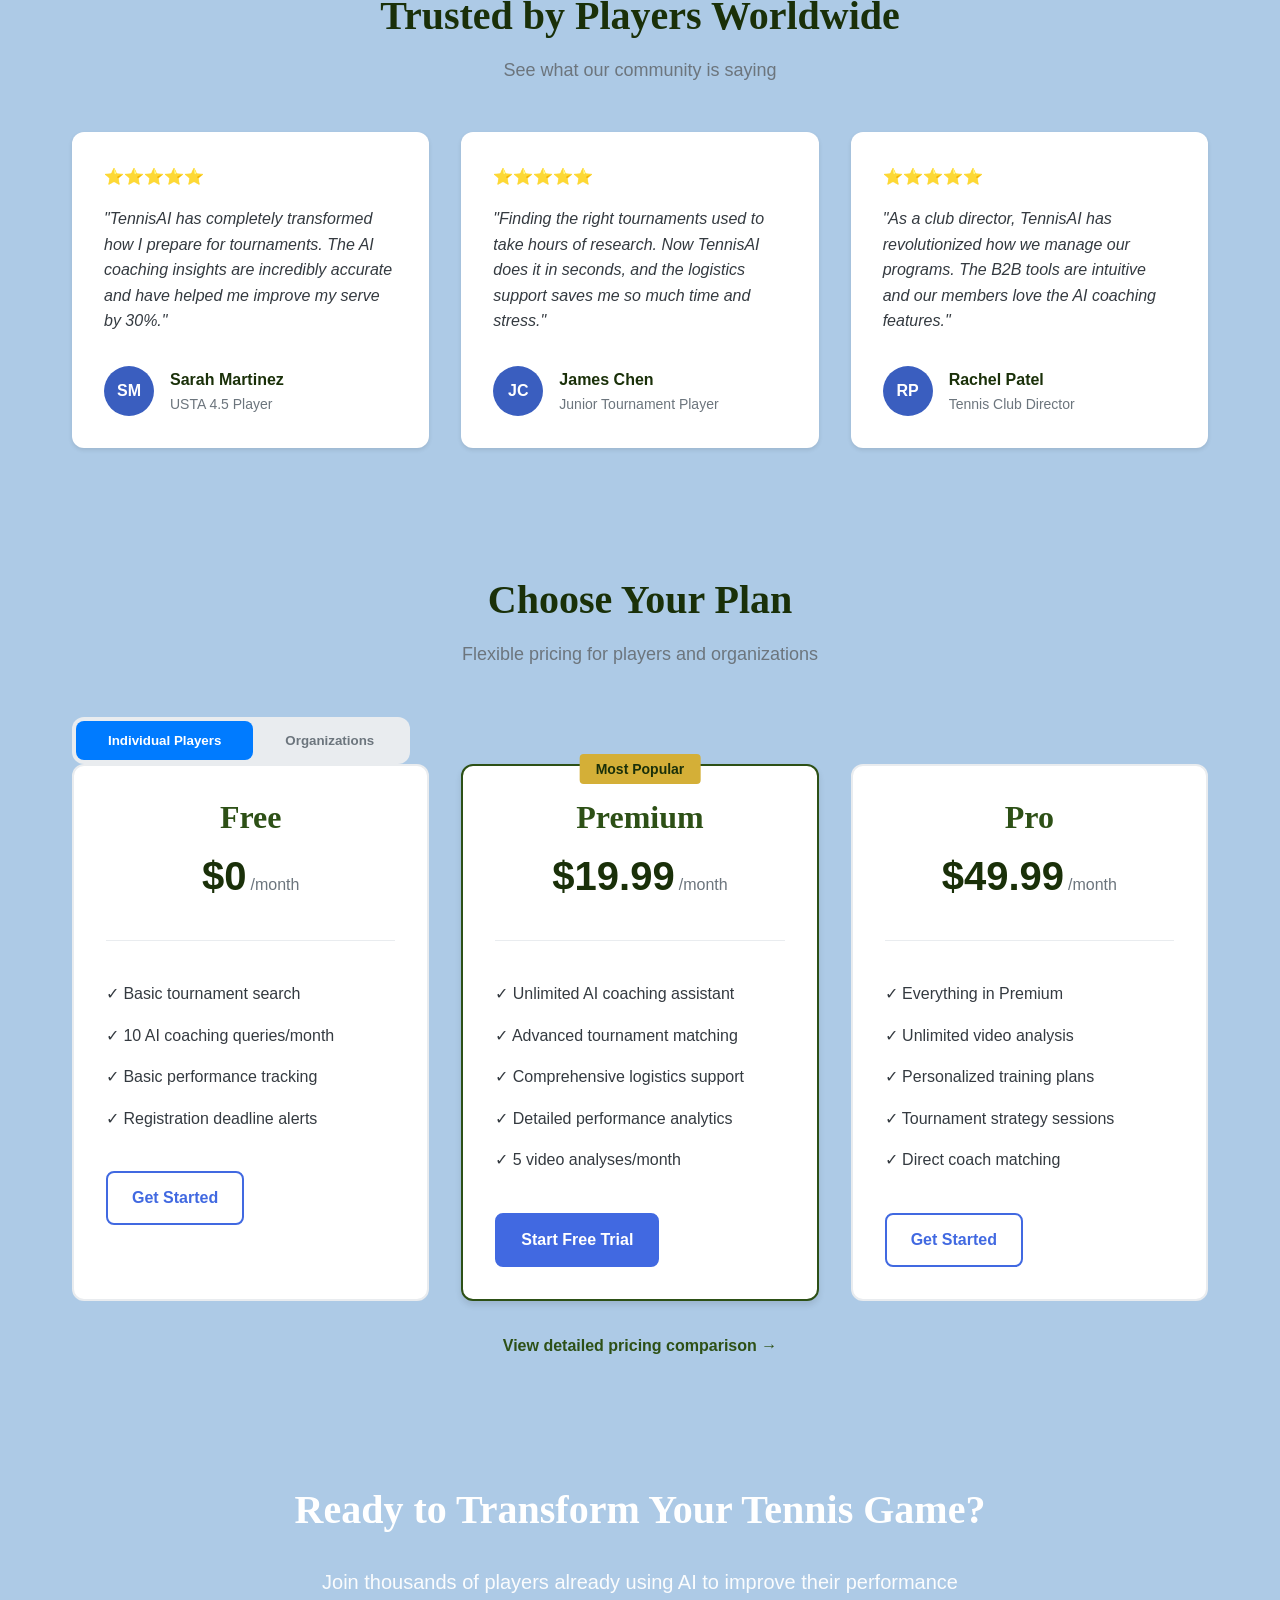
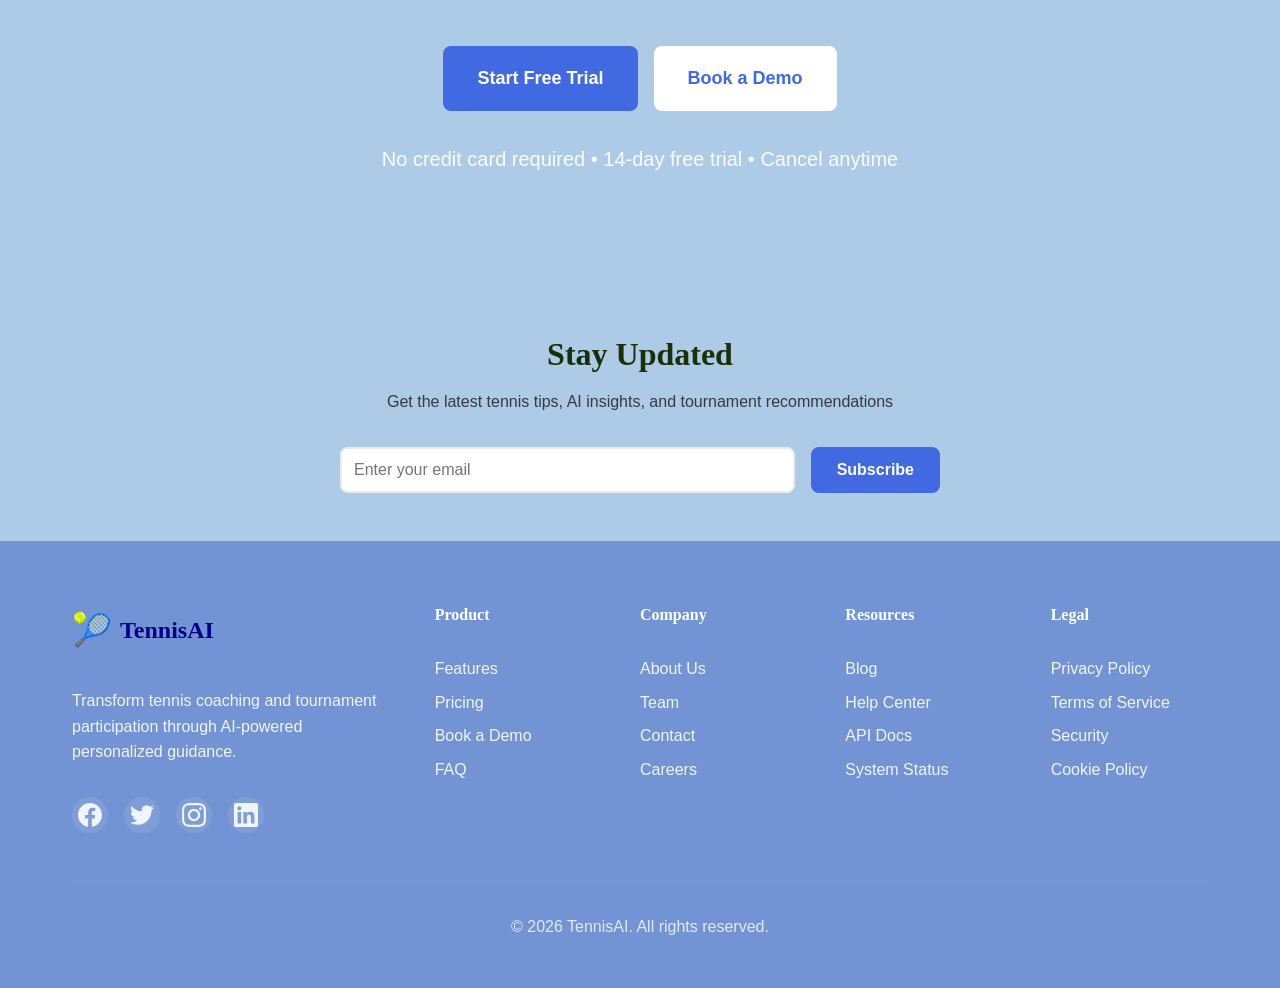
==== commit 06da6015: "Replace homepage with Tennis AI website and add Stock Tracker link to navigation" ====
--- a/index.html
+++ b/index.html
@@ -3,120 +3,47 @@
 <head>
     <meta charset="UTF-8">
     <meta name="viewport" content="width=device-width, initial-scale=1.0">
-    <meta name="description" content="Be My Ext - Your comprehensive platform for stock market insights and AI-powered tennis coaching. Real-time stock tracking and tournament advisory in one place.">
-    <title>Be My Ext - Stock Tracker & Tennis AI Platform</title>
-    <link rel="stylesheet" href="styles.css">
+    <meta name="description" content="Transform your tennis game with AI-powered coaching available 24/7. Find perfect tournaments matched to your skill level with comprehensive logistics support.">
+    <title>TennisAI - AI-Powered Tennis Coaching & Tournament Advisory</title>
+    <link rel="stylesheet" href="css/styles.css">
 </head>
 <body>
-    <header>
-        <nav class="navbar">
-            <div class="container">
-                <h1 class="logo">Be My Ext</h1>
-                <ul class="nav-links">
-                    <li><a href="#home">Home</a></li>
-                    <li><a href="stocks.html">Stock Tracker</a></li>
-                    <li><a href="#tennis">Tennis AI</a></li>
-                    <li><a href="#about">About</a></li>
-                    <li><a href="#contact">Contact</a></li>
-                </ul>
-            </div>
-        </nav>
-    </header>
-
-    <main>
-        <!-- Hero Section -->
-        <section id="home" class="hero">
-            <div class="container">
-                <h2>Welcome to Be My Ext</h2>
-                <p>Your comprehensive platform for financial insights and sports excellence</p>
+    <!-- Navigation -->
+    <nav class="navbar" id="navbar">
+        <div class="container nav-container">
+            <div class="logo">
+                <a href="index.html">
+                    <span class="logo-icon">🎾</span>
+                    <span class="logo-text">TennisAI</span>
+                </a>
+            </div>
+            <button class="mobile-menu-toggle" id="mobileMenuToggle" aria-label="Toggle menu">
+                <span></span>
+                <span></span>
+                <span></span>
+            </button>
+            <ul class="nav-menu" id="navMenu">
+                <li><a href="index.html" class="active">Home</a></li>
+                <li><a href="features.html">Features</a></li>
+                <li><a href="pricing.html">Pricing</a></li>
+                <li><a href="about.html">About</a></li>
+                <li><a href="stocks.html">📊 Stock Tracker</a></li>
+                <li><a href="#contact" class="btn btn-primary btn-small">Get Started</a></li>
+            </ul>
+        </div>
+    </nav>
+
+    <!-- Hero Section -->
+    <section class="hero">
+        <div class="container hero-container">
+            <div class="hero-content">
+                <h1 class="hero-title">Transform Your Tennis Journey with AI-Powered Coaching and Assistance</h1>
+                <p class="hero-subtitle">Get personalized coaching, find perfect tournaments, and optimize your performance with artificial intelligence available 24/7</p>
                 <div class="hero-cta">
-                    <a href="stocks.html" class="cta-button">Stock Tracker</a>
-                    <a href="#tennis" class="cta-button secondary">Tennis AI</a>
-                </div>
-            </div>
-        </section>
-
-        <!-- Stock Tracker Features -->
-        <section class="features-section">
-            <div class="container">
-                <h2>📊 Stock Market Intelligence</h2>
-                <p class="section-subtitle">Real-time market data and comprehensive analysis tools</p>
-                <div class="features-grid">
-                    <div class="feature-card">
-                        <div class="feature-icon">📊</div>
-                        <h3>Real-Time Data</h3>
-                        <p>Live stock prices from Yahoo Finance, Finnhub, and Schwab APIs with instant updates</p>
-                    </div>
-                    <div class="feature-card">
-                        <div class="feature-icon">📈</div>
-                        <h3>Price Charts</h3>
-                        <p>Visualize one-year price history with interactive charts for 56 tracked stocks</p>
-                    </div>
-                    <div class="feature-card">
-                        <div class="feature-icon">📰</div>
-                        <h3>News Alerts</h3>
-                        <p>Automatic news fetching when stock prices drop more than 10%</p>
-                    </div>
-                    <div class="feature-card">
-                        <div class="feature-icon">💡</div>
-                        <h3>Smart Insights</h3>
-                        <p>Weekly highlights explaining significant price movements and market trends</p>
-                    </div>
-                    <div class="feature-card">
-                        <div class="feature-icon">🔄</div>
-                        <h3>Multiple Sources</h3>
-                        <p>Switch between Yahoo Finance, Finnhub, and Schwab data sources</p>
-                    </div>
-                    <div class="feature-card">
-                        <div class="feature-icon">📱</div>
-                        <h3>Organized Groups</h3>
-                        <p>Stocks organized into Top, High Div, Buy Low, ETF, and Others categories</p>
-                    </div>
-                </div>
-                <div class="cta-center">
-                    <a href="stocks.html" class="cta-button">View Stock Tracker →</a>
-                </div>
-            </div>
-        </section>
-
-        <!-- Tennis AI Features -->
-        <section id="tennis" class="features-section tennis-section">
-            <div class="container">
-                <h2>🎾 Tennis AI Platform</h2>
-                <p class="section-subtitle">AI-powered coaching and tournament advisory available 24/7</p>
-                <div class="features-grid">
-                    <div class="feature-card">
-                        <div class="feature-icon">🤖</div>
-                        <h3>AI Coaching Assistant</h3>
-                        <p>Personalized coaching recommendations, technique analysis, and strategy advice powered by AI</p>
-                    </div>
-                    <div class="feature-card">
-                        <div class="feature-icon">🎯</div>
-                        <h3>Smart Tournament Matching</h3>
-                        <p>Find tournaments perfectly matched to your skill level, location, and goals</p>
-                    </div>
-                    <div class="feature-card">
-                        <div class="feature-icon">✈️</div>
-                        <h3>Logistics Support</h3>
-                        <p>Comprehensive travel planning with hotel recommendations and registration tracking</p>
-                    </div>
-                    <div class="feature-card">
-                        <div class="feature-icon">📊</div>
-                        <h3>Performance Analytics</h3>
-                        <p>Track progress, identify strengths and weaknesses with data-driven insights</p>
-                    </div>
-                    <div class="feature-card">
-                        <div class="feature-icon">🏆</div>
-                        <h3>Tournament Database</h3>
-                        <p>Access to 1000+ tournaments worldwide with detailed information and requirements</p>
-                    </div>
-                    <div class="feature-card">
-                        <div class="feature-icon">⏰</div>
-                        <h3>24/7 Availability</h3>
-                        <p>AI coach available anytime, anywhere to answer questions and provide guidance</p>
-                    </div>
-                </div>
-                <div class="tennis-stats">
+                    <a href="#pricing" class="btn btn-primary btn-large">Start Free Trial</a>
+                    <a href="#demo" class="btn btn-secondary btn-large">Book a Demo</a>
+                </div>
+                <div class="hero-stats">
                     <div class="stat">
                         <span class="stat-number">87M+</span>
                         <span class="stat-label">Tennis Players Worldwide</span>
@@ -130,123 +57,392 @@
                         <span class="stat-label">Tournaments Tracked</span>
                     </div>
                 </div>
-                <div class="cta-center">
-                    <a href="https://github.com/ychunhui/AIAgent4Tennis" class="cta-button" target="_blank">Explore Tennis AI →</a>
-                </div>
-            </div>
-        </section>
-
-        <!-- Combined Value Proposition -->
-        <section class="value-section">
-            <div class="container">
-                <h2>Why Choose Be My Ext?</h2>
-                <p class="section-subtitle">Two powerful platforms, one comprehensive solution</p>
-                <div class="value-grid">
-                    <div class="value-card">
-                        <div class="value-icon">💼</div>
-                        <h3>Financial Intelligence</h3>
-                        <p>Track 56 stocks across 5 categories with real-time data from multiple professional sources including Schwab API</p>
-                    </div>
-                    <div class="value-card">
-                        <div class="value-icon">🎾</div>
-                        <h3>Sports Excellence</h3>
-                        <p>AI-powered tennis coaching and tournament advisory to elevate your game to the next level</p>
-                    </div>
-                    <div class="value-card">
-                        <div class="value-icon">🔒</div>
-                        <h3>Secure & Reliable</h3>
-                        <p>Enterprise-grade security with OAuth 2.0 authentication and professional API integrations</p>
-                    </div>
-                    <div class="value-card">
-                        <div class="value-icon">🚀</div>
-                        <h3>Always Improving</h3>
-                        <p>Regular updates with new features, data sources, and AI capabilities</p>
-                    </div>
-                </div>
-            </div>
-        </section>
-
-        <!-- About Section -->
-        <section id="about" class="about-section">
-            <div class="container">
-                <h2>About Be My Ext</h2>
-                <div class="about-content">
-                    <div class="about-text">
-                        <h3>Your Trusted Partner in Finance and Sports</h3>
-                        <p>Be My Ext combines cutting-edge financial technology with AI-powered sports coaching to provide comprehensive solutions for modern professionals and athletes.</p>
-                        <p><strong>Stock Tracker:</strong> Monitor 56 major stocks including tech giants (NVDA, AMD, AAPL), high dividend stocks (KHC, AGNC, C), and ETFs (SPY, TQQQ, XLE) with advanced features like price drop alerts, historical charts, and automated news updates.</p>
-                        <p><strong>Tennis AI:</strong> Transform your tennis journey with personalized AI coaching, smart tournament matching, and comprehensive logistics support. Whether you're a beginner or advanced player, our AI adapts to your skill level and goals.</p>
-                    </div>
-                    <div class="about-features">
-                        <h3>Platform Highlights</h3>
-                        <ul>
-                            <li>✅ Real-time stock data from Yahoo Finance, Finnhub, and Schwab</li>
-                            <li>✅ 56 stocks organized into 5 strategic groups</li>
-                            <li>✅ Automatic news alerts for significant price drops</li>
-                            <li>✅ AI-powered tennis coaching available 24/7</li>
-                            <li>✅ Smart tournament matching and logistics support</li>
-                            <li>✅ Performance analytics for both finance and sports</li>
-                            <li>✅ Mobile-responsive design for on-the-go access</li>
-                        </ul>
-                    </div>
-                </div>
-            </div>
-        </section>
-
-        <!-- Contact Section -->
-        <section id="contact" class="contact-section">
-            <div class="container">
-                <h2>Get Started Today</h2>
-                <p>Ready to elevate your financial insights and tennis game?</p>
-                <div class="contact-options">
-                    <div class="contact-card">
-                        <h3>Stock Tracker</h3>
-                        <p>Start tracking your portfolio with real-time data</p>
-                        <a href="stocks.html" class="cta-button">Launch Tracker</a>
-                    </div>
-                    <div class="contact-card">
-                        <h3>Tennis AI</h3>
-                        <p>Begin your AI-powered tennis journey</p>
-                        <a href="https://github.com/ychunhui/AIAgent4Tennis" class="cta-button" target="_blank">Get Started</a>
-                    </div>
-                    <div class="contact-card">
-                        <h3>Questions?</h3>
-                        <p>Reach out to our team</p>
-                        <a href="mailto:info@bemyext.com" class="cta-button">Contact Us</a>
-                    </div>
-                </div>
-            </div>
-        </section>
-    </main>
-
-    <footer>
-        <div class="container">
-            <div class="footer-content">
-                <div class="footer-section">
-                    <h3>Be My Ext</h3>
-                    <p>Financial Intelligence & Sports Excellence</p>
-                </div>
-                <div class="footer-section">
-                    <h4>Quick Links</h4>
+            </div>
+            <div class="hero-image">
+                <div class="hero-image-placeholder">
+                    <img src="images/hero-tennis.png" alt="AI-powered tennis coaching illustration showing player with digital analytics overlay" loading="lazy">
+                </div>
+            </div>
+        </div>
+    </section>
+
+    <!-- Value Propositions -->
+    <section class="value-props">
+        <div class="container">
+            <div class="section-header">
+                <h2>Why Choose TennisAI?</h2>
+                <p>Comprehensive AI-powered solutions for players and organizations</p>
+            </div>
+            <div class="value-grid">
+                <div class="value-card">
+                    <div class="value-icon">🤖</div>
+                    <h3>AI Coaching Assistant</h3>
+                    <p>Get personalized coaching recommendations, technique analysis, and strategy advice powered by advanced AI technology</p>
+                </div>
+                <div class="value-card">
+                    <div class="value-icon">🎯</div>
+                    <h3>Smart Tournament Matching</h3>
+                    <p>Find tournaments perfectly matched to your skill level, location, and goals with intelligent recommendations</p>
+                </div>
+                <div class="value-card">
+                    <div class="value-icon">✈️</div>
+                    <h3>Logistics Support</h3>
+                    <p>Comprehensive travel planning with hotel recommendations, airport proximity, and registration deadline tracking</p>
+                </div>
+                <div class="value-card">
+                    <div class="value-icon">📊</div>
+                    <h3>Performance Analytics</h3>
+                    <p>Track your progress, identify strengths and weaknesses, and get data-driven insights to improve your game</p>
+                </div>
+            </div>
+        </div>
+    </section>
+
+    <!-- Key Features Showcase -->
+    <section class="features-showcase">
+        <div class="container">
+            <div class="section-header">
+                <h2>Powerful Features for Every Player</h2>
+                <p>Everything you need to elevate your tennis journey</p>
+            </div>
+            
+            <div class="feature-row">
+                <div class="feature-content">
+                    <div class="feature-badge">For Players</div>
+                    <h3>Intelligent Coaching Assistant</h3>
+                    <ul class="feature-list">
+                        <li>Natural language interaction for coaching questions</li>
+                        <li>Personalized training plan generation</li>
+                        <li>Technique analysis and improvement suggestions</li>
+                        <li>Opponent strategy recommendations</li>
+                        <li>Mental game coaching</li>
+                    </ul>
+                    <a href="features.html#coaching" class="link-arrow">Learn more →</a>
+                </div>
+                <div class="feature-visual">
+                    <div class="feature-image-placeholder">
+                        <img src="images/ai-coaching.svg" alt="AI coaching interface showing personalized training recommendations" loading="lazy">
+                    </div>
+                </div>
+            </div>
+
+            <div class="feature-row feature-row-reverse">
+                <div class="feature-content">
+                    <div class="feature-badge">Tournament Intelligence</div>
+                    <h3>Smart Tournament Matching</h3>
+                    <ul class="feature-list">
+                        <li>AI-powered recommendations based on skill level</li>
+                        <li>Geographic preferences and travel constraints</li>
+                        <li>Historical performance pattern analysis</li>
+                        <li>Budget and schedule optimization</li>
+                        <li>Competition level assessment</li>
+                    </ul>
+                    <a href="features.html#tournaments" class="link-arrow">Learn more →</a>
+                </div>
+                <div class="feature-visual">
+                    <div class="feature-image-placeholder">
+                        <img src="images/tournament-matching.svg" alt="Tournament matching dashboard with map and recommendations" loading="lazy">
+                    </div>
+                </div>
+            </div>
+
+            <div class="feature-row">
+                <div class="feature-content">
+                    <div class="feature-badge">Travel Made Easy</div>
+                    <h3>Automated Logistics Support</h3>
+                    <ul class="feature-list">
+                        <li>Registration deadline reminders</li>
+                        <li>Hotel recommendations with pricing</li>
+                        <li>Airport proximity and transportation</li>
+                        <li>Multi-tournament schedule optimization</li>
+                        <li>Weather and court condition forecasts</li>
+                    </ul>
+                    <a href="features.html#logistics" class="link-arrow">Learn more →</a>
+                </div>
+                <div class="feature-visual">
+                    <div class="feature-image-placeholder">
+                        <img src="images/logistics.svg" alt="Travel logistics dashboard showing hotels, flights, and tournament schedule" loading="lazy">
+                    </div>
+                </div>
+            </div>
+        </div>
+    </section>
+
+    <!-- Social Proof / Testimonials -->
+    <section class="testimonials">
+        <div class="container">
+            <div class="section-header">
+                <h2>Trusted by Players Worldwide</h2>
+                <p>See what our community is saying</p>
+            </div>
+            <div class="testimonial-grid">
+                <div class="testimonial-card">
+                    <div class="testimonial-rating">⭐⭐⭐⭐⭐</div>
+                    <p class="testimonial-text">"TennisAI has completely transformed how I prepare for tournaments. The AI coaching insights are incredibly accurate and have helped me improve my serve by 30%."</p>
+                    <div class="testimonial-author">
+                        <div class="author-avatar">SM</div>
+                        <div class="author-info">
+                            <div class="author-name">Sarah Martinez</div>
+                            <div class="author-title">USTA 4.5 Player</div>
+                        </div>
+                    </div>
+                </div>
+                <div class="testimonial-card">
+                    <div class="testimonial-rating">⭐⭐⭐⭐⭐</div>
+                    <p class="testimonial-text">"Finding the right tournaments used to take hours of research. Now TennisAI does it in seconds, and the logistics support saves me so much time and stress."</p>
+                    <div class="testimonial-author">
+                        <div class="author-avatar">JC</div>
+                        <div class="author-info">
+                            <div class="author-name">James Chen</div>
+                            <div class="author-title">Junior Tournament Player</div>
+                        </div>
+                    </div>
+                </div>
+                <div class="testimonial-card">
+                    <div class="testimonial-rating">⭐⭐⭐⭐⭐</div>
+                    <p class="testimonial-text">"As a club director, TennisAI has revolutionized how we manage our programs. The B2B tools are intuitive and our members love the AI coaching features."</p>
+                    <div class="testimonial-author">
+                        <div class="author-avatar">RP</div>
+                        <div class="author-info">
+                            <div class="author-name">Rachel Patel</div>
+                            <div class="author-title">Tennis Club Director</div>
+                        </div>
+                    </div>
+                </div>
+            </div>
+        </div>
+    </section>
+
+    <!-- Pricing Preview -->
+    <section class="pricing-preview">
+        <div class="container">
+            <div class="section-header">
+                <h2>Choose Your Plan</h2>
+                <p>Flexible pricing for players and organizations</p>
+            </div>
+            <div class="pricing-toggle">
+                <button class="toggle-btn active" data-pricing="individual">Individual Players</button>
+                <button class="toggle-btn" data-pricing="organization">Organizations</button>
+            </div>
+            <div class="pricing-grid" id="individualPricing">
+                <div class="pricing-card">
+                    <div class="pricing-header">
+                        <h3>Free</h3>
+                        <div class="price">
+                            <span class="price-amount">$0</span>
+                            <span class="price-period">/month</span>
+                        </div>
+                    </div>
+                    <ul class="pricing-features">
+                        <li>✓ Basic tournament search</li>
+                        <li>✓ 10 AI coaching queries/month</li>
+                        <li>✓ Basic performance tracking</li>
+                        <li>✓ Registration deadline alerts</li>
+                    </ul>
+                    <a href="pricing.html" class="btn btn-outline">Get Started</a>
+                </div>
+                <div class="pricing-card pricing-card-featured">
+                    <div class="pricing-badge">Most Popular</div>
+                    <div class="pricing-header">
+                        <h3>Premium</h3>
+                        <div class="price">
+                            <span class="price-amount">$19.99</span>
+                            <span class="price-period">/month</span>
+                        </div>
+                    </div>
+                    <ul class="pricing-features">
+                        <li>✓ Unlimited AI coaching assistant</li>
+                        <li>✓ Advanced tournament matching</li>
+                        <li>✓ Comprehensive logistics support</li>
+                        <li>✓ Detailed performance analytics</li>
+                        <li>✓ 5 video analyses/month</li>
+                    </ul>
+                    <a href="pricing.html" class="btn btn-primary">Start Free Trial</a>
+                </div>
+                <div class="pricing-card">
+                    <div class="pricing-header">
+                        <h3>Pro</h3>
+                        <div class="price">
+                            <span class="price-amount">$49.99</span>
+                            <span class="price-period">/month</span>
+                        </div>
+                    </div>
+                    <ul class="pricing-features">
+                        <li>✓ Everything in Premium</li>
+                        <li>✓ Unlimited video analysis</li>
+                        <li>✓ Personalized training plans</li>
+                        <li>✓ Tournament strategy sessions</li>
+                        <li>✓ Direct coach matching</li>
+                    </ul>
+                    <a href="pricing.html" class="btn btn-outline">Get Started</a>
+                </div>
+            </div>
+            <div class="pricing-grid hidden" id="organizationPricing">
+                <div class="pricing-card">
+                    <div class="pricing-header">
+                        <h3>Club Starter</h3>
+                        <div class="price">
+                            <span class="price-amount">$299</span>
+                            <span class="price-period">/month</span>
+                        </div>
+                    </div>
+                    <ul class="pricing-features">
+                        <li>✓ Up to 100 members</li>
+                        <li>✓ Basic coaching management</li>
+                        <li>✓ Tournament promotion tools</li>
+                        <li>✓ Member analytics dashboard</li>
+                        <li>✓ White-label mobile app</li>
+                    </ul>
+                    <a href="pricing.html" class="btn btn-outline">Book Demo</a>
+                </div>
+                <div class="pricing-card pricing-card-featured">
+                    <div class="pricing-badge">Best Value</div>
+                    <div class="pricing-header">
+                        <h3>Club Professional</h3>
+                        <div class="price">
+                            <span class="price-amount">$799</span>
+                            <span class="price-period">/month</span>
+                        </div>
+                    </div>
+                    <ul class="pricing-features">
+                        <li>✓ Up to 500 members</li>
+                        <li>✓ Advanced AI coaching tools</li>
+                        <li>✓ Automated tournament management</li>
+                        <li>✓ Custom branding</li>
+                        <li>✓ API access</li>
+                        <li>✓ Dedicated account manager</li>
+                    </ul>
+                    <a href="pricing.html" class="btn btn-primary">Book Demo</a>
+                </div>
+                <div class="pricing-card">
+                    <div class="pricing-header">
+                        <h3>Enterprise</h3>
+                        <div class="price">
+                            <span class="price-amount">Custom</span>
+                        </div>
+                    </div>
+                    <ul class="pricing-features">
+                        <li>✓ Unlimited members</li>
+                        <li>✓ Full platform customization</li>
+                        <li>✓ Advanced integrations</li>
+                        <li>✓ On-premise deployment option</li>
+                        <li>✓ 24/7 premium support</li>
+                        <li>✓ Custom AI model training</li>
+                    </ul>
+                    <a href="pricing.html" class="btn btn-outline">Contact Sales</a>
+                </div>
+            </div>
+            <div class="pricing-footer">
+                <a href="pricing.html" class="link-arrow">View detailed pricing comparison →</a>
+            </div>
+        </div>
+    </section>
+
+    <!-- CTA Section -->
+    <section class="cta-section">
+        <div class="container">
+            <div class="cta-content">
+                <h2>Ready to Transform Your Tennis Game?</h2>
+                <p>Join thousands of players already using AI to improve their performance</p>
+                <div class="cta-buttons">
+                    <a href="#pricing" class="btn btn-primary btn-large">Start Free Trial</a>
+                    <a href="#demo" class="btn btn-secondary-light btn-large">Book a Demo</a>
+                </div>
+                <p class="cta-note">No credit card required • 14-day free trial • Cancel anytime</p>
+            </div>
+        </div>
+    </section>
+
+    <!-- Newsletter Signup -->
+    <section class="newsletter">
+        <div class="container">
+            <div class="newsletter-content">
+                <h3>Stay Updated</h3>
+                <p>Get the latest tennis tips, AI insights, and tournament recommendations</p>
+                <form class="newsletter-form" id="newsletterForm">
+                    <input type="email" placeholder="Enter your email" required aria-label="Email address">
+                    <button type="submit" class="btn btn-primary">Subscribe</button>
+                </form>
+            </div>
+        </div>
+    </section>
+
+    <!-- Footer -->
+    <footer class="footer">
+        <div class="container">
+            <div class="footer-grid">
+                <div class="footer-column">
+                    <div class="footer-logo">
+                        <span class="logo-icon">🎾</span>
+                        <span class="logo-text">TennisAI</span>
+                    </div>
+                    <p class="footer-description">Transform tennis coaching and tournament participation through AI-powered personalized guidance.</p>
+                    <div class="social-links">
+                        <a href="#" aria-label="Facebook"><svg width="24" height="24" fill="currentColor"><use href="#icon-facebook"/></svg></a>
+                        <a href="#" aria-label="Twitter"><svg width="24" height="24" fill="currentColor"><use href="#icon-twitter"/></svg></a>
+                        <a href="#" aria-label="Instagram"><svg width="24" height="24" fill="currentColor"><use href="#icon-instagram"/></svg></a>
+                        <a href="#" aria-label="LinkedIn"><svg width="24" height="24" fill="currentColor"><use href="#icon-linkedin"/></svg></a>
+                    </div>
+                </div>
+                <div class="footer-column">
+                    <h4>Product</h4>
                     <ul>
-                        <li><a href="stocks.html">Stock Tracker</a></li>
-                        <li><a href="https://github.com/ychunhui/AIAgent4Tennis" target="_blank">Tennis AI</a></li>
-                        <li><a href="https://github.com/ychunhui/stock-tracker" target="_blank">GitHub</a></li>
-                    </ul>
-                </div>
-                <div class="footer-section">
+                        <li><a href="features.html">Features</a></li>
+                        <li><a href="pricing.html">Pricing</a></li>
+                        <li><a href="#demo">Book a Demo</a></li>
+                        <li><a href="#faq">FAQ</a></li>
+                    </ul>
+                </div>
+                <div class="footer-column">
+                    <h4>Company</h4>
+                    <ul>
+                        <li><a href="about.html">About Us</a></li>
+                        <li><a href="about.html#team">Team</a></li>
+                        <li><a href="about.html#contact">Contact</a></li>
+                        <li><a href="#careers">Careers</a></li>
+                    </ul>
+                </div>
+                <div class="footer-column">
                     <h4>Resources</h4>
                     <ul>
-                        <li><a href="SCHWAB_API_SETUP.md">Schwab API Setup</a></li>
-                        <li><a href="README.md">Documentation</a></li>
-                        <li><a href="mailto:info@bemyext.com">Support</a></li>
+                        <li><a href="#blog">Blog</a></li>
+                        <li><a href="#help">Help Center</a></li>
+                        <li><a href="#api">API Docs</a></li>
+                        <li><a href="#status">System Status</a></li>
+                    </ul>
+                </div>
+                <div class="footer-column">
+                    <h4>Legal</h4>
+                    <ul>
+                        <li><a href="#privacy">Privacy Policy</a></li>
+                        <li><a href="#terms">Terms of Service</a></li>
+                        <li><a href="#security">Security</a></li>
+                        <li><a href="#cookies">Cookie Policy</a></li>
                     </ul>
                 </div>
             </div>
             <div class="footer-bottom">
-                <p>&copy; 2026 Be My Ext. All rights reserved.</p>
+                <p>&copy; 2026 TennisAI. All rights reserved.</p>
             </div>
         </div>
     </footer>
+
+    <!-- Hidden SVG Icons -->
+    <svg style="display: none;">
+        <symbol id="icon-facebook" viewBox="0 0 24 24">
+            <path d="M24 12.073c0-6.627-5.373-12-12-12s-12 5.373-12 12c0 5.99 4.388 10.954 10.125 11.854v-8.385H7.078v-3.47h3.047V9.43c0-3.007 1.792-4.669 4.533-4.669 1.312 0 2.686.235 2.686.235v2.953H15.83c-1.491 0-1.956.925-1.956 1.874v2.25h3.328l-.532 3.47h-2.796v8.385C19.612 23.027 24 18.062 24 12.073z"/>
+        </symbol>
+        <symbol id="icon-twitter" viewBox="0 0 24 24">
+            <path d="M23.953 4.57a10 10 0 01-2.825.775 4.958 4.958 0 002.163-2.723c-.951.555-2.005.959-3.127 1.184a4.92 4.92 0 00-8.384 4.482C7.69 8.095 4.067 6.13 1.64 3.162a4.822 4.822 0 00-.666 2.475c0 1.71.87 3.213 2.188 4.096a4.904 4.904 0 01-2.228-.616v.06a4.923 4.923 0 003.946 4.827 4.996 4.996 0 01-2.212.085 4.936 4.936 0 004.604 3.417 9.867 9.867 0 01-6.102 2.105c-.39 0-.779-.023-1.17-.067a13.995 13.995 0 007.557 2.209c9.053 0 13.998-7.496 13.998-13.985 0-.21 0-.42-.015-.63A9.935 9.935 0 0024 4.59z"/>
+        </symbol>
+        <symbol id="icon-instagram" viewBox="0 0 24 24">
+            <path d="M12 0C8.74 0 8.333.015 7.053.072 5.775.132 4.905.333 4.14.63c-.789.306-1.459.717-2.126 1.384S.935 3.35.63 4.14C.333 4.905.131 5.775.072 7.053.012 8.333 0 8.74 0 12s.015 3.667.072 4.947c.06 1.277.261 2.148.558 2.913.306.788.717 1.459 1.384 2.126.667.666 1.336 1.079 2.126 1.384.766.296 1.636.499 2.913.558C8.333 23.988 8.74 24 12 24s3.667-.015 4.947-.072c1.277-.06 2.148-.262 2.913-.558.788-.306 1.459-.718 2.126-1.384.666-.667 1.079-1.335 1.384-2.126.296-.765.499-1.636.558-2.913.06-1.28.072-1.687.072-4.947s-.015-3.667-.072-4.947c-.06-1.277-.262-2.149-.558-2.913-.306-.789-.718-1.459-1.384-2.126C21.319 1.347 20.651.935 19.86.63c-.765-.297-1.636-.499-2.913-.558C15.667.012 15.26 0 12 0zm0 2.16c3.203 0 3.585.016 4.85.071 1.17.055 1.805.249 2.227.415.562.217.96.477 1.382.896.419.42.679.819.896 1.381.164.422.36 1.057.413 2.227.057 1.266.07 1.646.07 4.85s-.015 3.585-.074 4.85c-.061 1.17-.256 1.805-.421 2.227-.224.562-.479.96-.899 1.382-.419.419-.824.679-1.38.896-.42.164-1.065.36-2.235.413-1.274.057-1.649.07-4.859.07-3.211 0-3.586-.015-4.859-.074-1.171-.061-1.816-.256-2.236-.421-.569-.224-.96-.479-1.379-.899-.421-.419-.69-.824-.9-1.38-.165-.42-.359-1.065-.42-2.235-.045-1.26-.061-1.649-.061-4.844 0-3.196.016-3.586.061-4.861.061-1.17.255-1.814.42-2.234.21-.57.479-.96.9-1.381.419-.419.81-.689 1.379-.898.42-.166 1.051-.361 2.221-.421 1.275-.045 1.65-.06 4.859-.06l.045.03zm0 3.678c-3.405 0-6.162 2.76-6.162 6.162 0 3.405 2.76 6.162 6.162 6.162 3.405 0 6.162-2.76 6.162-6.162 0-3.405-2.76-6.162-6.162-6.162zM12 16c-2.21 0-4-1.79-4-4s1.79-4 4-4 4 1.79 4 4-1.79 4-4 4zm7.846-10.405c0 .795-.646 1.44-1.44 1.44-.795 0-1.44-.646-1.44-1.44 0-.794.646-1.439 1.44-1.439.793-.001 1.44.645 1.44 1.439z"/>
+        </symbol>
+        <symbol id="icon-linkedin" viewBox="0 0 24 24">
+            <path d="M20.447 20.452h-3.554v-5.569c0-1.328-.027-3.037-1.852-3.037-1.853 0-2.136 1.445-2.136 2.939v5.667H9.351V9h3.414v1.561h.046c.477-.9 1.637-1.85 3.37-1.85 3.601 0 4.267 2.37 4.267 5.455v6.286zM5.337 7.433c-1.144 0-2.063-.926-2.063-2.065 0-1.138.92-2.063 2.063-2.063 1.14 0 2.064.925 2.064 2.063 0 1.139-.925 2.065-2.064 2.065zm1.782 13.019H3.555V9h3.564v11.452zM22.225 0H1.771C.792 0 0 .774 0 1.729v20.542C0 23.227.792 24 1.771 24h20.451C23.2 24 24 23.227 24 22.271V1.729C24 .774 23.2 0 22.222 0h.003z"/>
+        </symbol>
+    </svg>
+
+    <script src="js/main.js"></script>
 </body>
 </html>
--- a/css/styles.css
+++ b/css/styles.css
@@ -0,0 +1,1716 @@
+/* ===================================
+   TennisAI - Main Stylesheet
+   Tennis-themed color scheme with modern design
+   =================================== */
+
+/* ===================================
+   CSS Variables & Root Styles
+   =================================== */
+:root {
+    /* Tennis-themed Colors */
+    --primary-green: #2d5016;
+    --primary-green-light: #4a7c2c;
+    --primary-green-dark: #1a3009;
+    --accent-yellow: #d4af37;
+    --accent-yellow-light: #f4cf57;
+    
+    /* Neutral Colors */
+    --white: #ffffff;
+    --off-white: #f8f9fa;
+    --light-gray: #e9ecef;
+    --gray: #6c757d;
+    --dark-gray: #343a40;
+    --black: #000000;
+    
+    /* Semantic Colors */
+    --success: #28a745;
+    --info: #17a2b8;
+    --warning: #ffc107;
+    --danger: #dc3545;
+    
+    /* Typography */
+    --font-primary: -apple-system, BlinkMacSystemFont, 'Segoe UI', Roboto, 'Helvetica Neue', Arial, sans-serif;
+    --font-heading: 'Georgia', 'Times New Roman', serif;
+    
+    /* Spacing */
+    --spacing-xs: 0.5rem;
+    --spacing-sm: 1rem;
+    --spacing-md: 2rem;
+    --spacing-lg: 3rem;
+    --spacing-xl: 4rem;
+    
+    /* Border Radius */
+    --radius-sm: 4px;
+    --radius-md: 8px;
+    --radius-lg: 12px;
+    --radius-xl: 20px;
+    
+    /* Shadows */
+    --shadow-sm: 0 2px 4px rgba(0, 0, 0, 0.1);
+    --shadow-md: 0 4px 6px rgba(0, 0, 0, 0.1);
+    --shadow-lg: 0 10px 25px rgba(0, 0, 0, 0.15);
+    --shadow-xl: 0 20px 40px rgba(0, 0, 0, 0.2);
+    
+    /* Transitions */
+    --transition-fast: 0.2s ease;
+    --transition-normal: 0.3s ease;
+    --transition-slow: 0.5s ease;
+}
+
+/* ===================================
+   Reset & Base Styles
+   =================================== */
+* {
+    margin: 0;
+    padding: 0;
+    box-sizing: border-box;
+}
+
+html {
+    scroll-behavior: smooth;
+    font-size: 16px;
+}
+
+body {
+    font-family: var(--font-primary);
+    line-height: 1.6;
+    color: var(--dark-gray);
+    background-color: #adcae6;
+    overflow-x: hidden;
+}
+
+img {
+    max-width: 100%;
+    height: auto;
+    display: block;
+}
+
+a {
+    text-decoration: none;
+    color: inherit;
+    transition: var(--transition-fast);
+}
+
+ul {
+    list-style: none;
+}
+
+/* ===================================
+   Typography
+   =================================== */
+h1, h2, h3, h4, h5, h6 {
+    font-family: var(--font-heading);
+    font-weight: 700;
+    line-height: 1.2;
+    margin-bottom: var(--spacing-sm);
+    color: var(--primary-green-dark);
+}
+
+h1 { font-size: 3rem; }
+h2 { font-size: 2.5rem; }
+h3 { font-size: 2rem; }
+h4 { font-size: 1.5rem; }
+h5 { font-size: 1.25rem; }
+h6 { font-size: 1rem; }
+
+p {
+    margin-bottom: var(--spacing-sm);
+}
+
+/* ===================================
+   Container & Layout
+   =================================== */
+.container {
+    max-width: 1200px;
+    margin: 0 auto;
+    padding: 0 var(--spacing-md);
+}
+
+.section-header {
+    text-align: center;
+    margin-bottom: var(--spacing-lg);
+}
+
+.section-header h2 {
+    margin-bottom: var(--spacing-sm);
+}
+
+.section-header p {
+    font-size: 1.125rem;
+    color: var(--gray);
+    max-width: 600px;
+    margin: 0 auto;
+}
+
+.section-subtitle {
+    font-size: 1.125rem;
+    color: var(--gray);
+    text-align: center;
+    margin-bottom: var(--spacing-md);
+}
+
+.section-intro {
+    font-size: 1.125rem;
+    color: var(--gray);
+    margin-bottom: var(--spacing-md);
+}
+
+/* ===================================
+   Navigation
+   =================================== */
+.navbar {
+    background-color: #adcae6;
+    box-shadow: var(--shadow-sm);
+    position: sticky;
+    top: 0;
+    z-index: 1000;
+    transition: var(--transition-normal);
+}
+
+.nav-container {
+    display: flex;
+    justify-content: space-between;
+    align-items: center;
+    padding: var(--spacing-sm) var(--spacing-md);
+}
+
+.logo {
+    display: flex;
+    align-items: center;
+    gap: var(--spacing-xs);
+    font-size: 1.5rem;
+    font-weight: 700;
+    color: var(--primary-green);
+}
+
+.logo-icon {
+    font-size: 2rem;
+}
+
+.logo-text {
+    font-family: var(--font-heading);
+    color: darkblue;
+}
+
+.nav-menu {
+    display: flex;
+    align-items: center;
+    gap: var(--spacing-md);
+}
+
+.nav-menu a {
+    color: var(--dark-gray);
+    font-weight: 500;
+    padding: var(--spacing-xs) 0;
+    position: relative;
+}
+
+.nav-menu a:not(.btn):hover,
+.nav-menu a.active {
+    color: var(--primary-green);
+}
+
+.nav-menu a:not(.btn)::after {
+    content: '';
+    position: absolute;
+    bottom: 0;
+    left: 0;
+    width: 0;
+    height: 2px;
+    background-color: var(--primary-green);
+    transition: var(--transition-fast);
+}
+
+.nav-menu a:not(.btn):hover::after,
+.nav-menu a.active::after {
+    width: 100%;
+}
+
+.mobile-menu-toggle {
+    display: none;
+    flex-direction: column;
+    gap: 4px;
+    background: none;
+    border: none;
+    cursor: pointer;
+    padding: var(--spacing-xs);
+}
+
+.mobile-menu-toggle span {
+    width: 25px;
+    height: 3px;
+    background-color: var(--primary-green);
+    transition: var(--transition-fast);
+}
+
+/* ===================================
+   Buttons
+   =================================== */
+.btn {
+    display: inline-block;
+    padding: 0.75rem 1.5rem;
+    border-radius: var(--radius-md);
+    font-weight: 600;
+    text-align: center;
+    cursor: pointer;
+    transition: var(--transition-fast);
+    border: 2px solid transparent;
+    font-size: 1rem;
+}
+
+.btn-primary {
+    background-color: royalblue;
+    color: var(--white);
+    border-color: royalblue;
+}
+
+.btn-primary:hover {
+    background-color: royalblue;
+    border-color: royalblue;
+    transform: translateY(-2px);
+    box-shadow: var(--shadow-md);
+}
+
+.btn-secondary {
+    background-color: transparent;
+    color: royalblue;
+    border-color: royalblue;
+}
+
+.btn-secondary:hover {
+    background-color: royalblue;
+    color: var(--white);
+}
+
+.btn-secondary-light {
+    background-color: var(--white);
+    color: royalblue;
+    border-color: var(--white);
+}
+
+.btn-secondary-light:hover {
+    background-color: transparent;
+    color: var(--white);
+}
+
+.btn-outline {
+    background-color: transparent;
+    color: royalblue;
+    border-color: royalblue;
+}
+
+.btn-outline:hover {
+    background-color: royalblue;
+    color: var(--white);
+}
+
+.btn-small {
+    padding: 0.5rem 1rem;
+    font-size: 0.875rem;
+}
+
+.btn-large {
+    padding: 1rem 2rem;
+    font-size: 1.125rem;
+}
+
+.btn-block {
+    display: block;
+    width: 100%;
+}
+
+/* ===================================
+   Hero Section
+   =================================== */
+.hero {
+    background: #adcae6;
+    color: var(--white);
+    padding: var(--spacing-xl) 0;
+    position: relative;
+    overflow: hidden;
+}
+
+.hero::before {
+    content: '';
+    position: absolute;
+    top: 0;
+    left: 0;
+    right: 0;
+    bottom: 0;
+    background: url('data:image/svg+xml,<svg width="100" height="100" xmlns="http://www.w3.org/2000/svg"><circle cx="50" cy="50" r="40" fill="none" stroke="rgba(255,255,255,0.05)" stroke-width="2"/></svg>');
+    opacity: 0.3;
+}
+
+.hero-container {
+    display: grid;
+    grid-template-columns: 1fr 1fr;
+    gap: var(--spacing-lg);
+    align-items: center;
+    position: relative;
+    z-index: 1;
+}
+
+.hero-content {
+    animation: fadeInUp 0.8s ease;
+}
+
+.hero-title {
+    font-size: 3.5rem;
+    margin-bottom: var(--spacing-md);
+    color: var(--white);
+}
+
+.hero-subtitle {
+    font-size: 1.25rem;
+    margin-bottom: var(--spacing-md);
+    opacity: 0.95;
+}
+
+.hero-cta {
+    display: flex;
+    gap: var(--spacing-sm);
+    margin-bottom: var(--spacing-lg);
+}
+
+.hero-stats {
+    display: flex;
+    gap: var(--spacing-lg);
+}
+
+.stat {
+    display: flex;
+    flex-direction: column;
+}
+
+.stat-number {
+    font-size: 2rem;
+    font-weight: 700;
+    color: darkblue;
+}
+
+.stat-label {
+    font-size: 0.875rem;
+    opacity: 0.9;
+}
+
+.hero-image {
+    animation: fadeInRight 0.8s ease;
+}
+
+.hero-image-placeholder {
+    background: rgba(255, 255, 255, 0.1);
+    border-radius: var(--radius-xl);
+    padding: var(--spacing-lg);
+    backdrop-filter: blur(10px);
+    min-height: 400px;
+    display: flex;
+    align-items: center;
+    justify-content: center;
+}
+
+/* ===================================
+   Value Propositions
+   =================================== */
+.value-props {
+    padding: var(--spacing-xl) 0;
+    background-color: #adcae6;
+}
+
+.value-grid {
+    display: grid;
+    grid-template-columns: repeat(auto-fit, minmax(250px, 1fr));
+    gap: var(--spacing-md);
+}
+
+.value-card {
+    background-color: var(--white);
+    padding: var(--spacing-md);
+    border-radius: var(--radius-lg);
+    box-shadow: var(--shadow-sm);
+    transition: var(--transition-normal);
+    text-align: center;
+}
+
+.value-card:hover {
+    transform: translateY(-5px);
+    box-shadow: var(--shadow-lg);
+}
+
+.value-icon {
+    font-size: 3rem;
+    margin-bottom: var(--spacing-sm);
+}
+
+.value-card h3 {
+    margin-bottom: var(--spacing-sm);
+    color: var(--primary-green);
+}
+
+/* ===================================
+   Features Showcase
+   =================================== */
+.features-showcase {
+    padding: var(--spacing-xl) 0;
+}
+
+.feature-row {
+    display: grid;
+    grid-template-columns: 1fr 1fr;
+    gap: var(--spacing-lg);
+    align-items: center;
+    margin-bottom: var(--spacing-xl);
+}
+
+.feature-row-reverse {
+    direction: rtl;
+}
+
+.feature-row-reverse > * {
+    direction: ltr;
+}
+
+.feature-badge {
+    display: inline-block;
+    background-color: #3a5ebf;
+    color: var(--white);
+    padding: 0.25rem 0.75rem;
+    border-radius: var(--radius-sm);
+    font-size: 0.875rem;
+    font-weight: 600;
+    margin-bottom: var(--spacing-sm);
+}
+
+.feature-list {
+    list-style: none;
+    margin-bottom: var(--spacing-md);
+}
+
+.feature-list li {
+    padding: var(--spacing-xs) 0;
+    padding-left: 1.5rem;
+    position: relative;
+}
+
+.feature-list li::before {
+    content: '✓';
+    position: absolute;
+    left: 0;
+    color: var(--primary-green);
+    font-weight: 700;
+}
+
+.link-arrow {
+    color: var(--primary-green);
+    font-weight: 600;
+}
+
+.link-arrow:hover {
+    color: var(--primary-green-dark);
+}
+
+.feature-visual {
+    position: relative;
+}
+
+.feature-image-placeholder {
+    background: linear-gradient(135deg, var(--light-gray) 0%, var(--off-white) 100%);
+    border-radius: var(--radius-lg);
+    padding: var(--spacing-lg);
+    min-height: 300px;
+    display: flex;
+    align-items: center;
+    justify-content: center;
+    box-shadow: var(--shadow-md);
+}
+
+/* ===================================
+   Testimonials
+   =================================== */
+.testimonials {
+    padding: var(--spacing-xl) 0;
+    background-color: #adcae6;
+}
+
+.testimonial-grid {
+    display: grid;
+    grid-template-columns: repeat(auto-fit, minmax(300px, 1fr));
+    gap: var(--spacing-md);
+}
+
+.testimonial-card {
+    background-color: var(--white);
+    padding: var(--spacing-md);
+    border-radius: var(--radius-lg);
+    box-shadow: var(--shadow-sm);
+}
+
+.testimonial-rating {
+    color: var(--accent-yellow);
+    margin-bottom: var(--spacing-sm);
+}
+
+.testimonial-text {
+    font-style: italic;
+    margin-bottom: var(--spacing-md);
+    color: var(--dark-gray);
+}
+
+.testimonial-author {
+    display: flex;
+    align-items: center;
+    gap: var(--spacing-sm);
+}
+
+.author-avatar {
+    width: 50px;
+    height: 50px;
+    border-radius: 50%;
+    background-color: #3a5ebf;
+    color: var(--white);
+    display: flex;
+    align-items: center;
+    justify-content: center;
+    font-weight: 700;
+}
+
+.author-name {
+    font-weight: 600;
+    color: var(--primary-green-dark);
+}
+
+.author-title {
+    font-size: 0.875rem;
+    color: var(--gray);
+}
+
+/* ===================================
+   Pricing
+   =================================== */
+.pricing-preview,
+.pricing-section {
+    padding: var(--spacing-xl) 0;
+}
+
+.pricing-toggle-wrapper {
+    display: flex;
+    flex-direction: column;
+    align-items: center;
+    gap: var(--spacing-md);
+    margin-bottom: var(--spacing-lg);
+}
+
+.pricing-toggle {
+    display: inline-flex;
+    background-color: var(--light-gray);
+    border-radius: var(--radius-lg);
+    padding: 0.25rem;
+}
+
+.toggle-btn {
+    padding: 0.75rem 2rem;
+    border: none;
+    background: transparent;
+    cursor: pointer;
+    border-radius: var(--radius-md);
+    font-weight: 600;
+    transition: var(--transition-fast);
+    color: var(--gray);
+}
+
+.toggle-btn.active {
+    background-color: #007bff;
+    color: var(--white);
+}
+
+.billing-toggle {
+    display: flex;
+    align-items: center;
+    gap: var(--spacing-sm);
+}
+
+.billing-label {
+    font-weight: 500;
+    color: var(--gray);
+}
+
+.switch {
+    position: relative;
+    display: inline-block;
+    width: 50px;
+    height: 24px;
+}
+
+.switch input {
+    opacity: 0;
+    width: 0;
+    height: 0;
+}
+
+.slider {
+    position: absolute;
+    cursor: pointer;
+    top: 0;
+    left: 0;
+    right: 0;
+    bottom: 0;
+    background-color: var(--light-gray);
+    transition: var(--transition-fast);
+    border-radius: 24px;
+}
+
+.slider:before {
+    position: absolute;
+    content: "";
+    height: 18px;
+    width: 18px;
+    left: 3px;
+    bottom: 3px;
+    background-color: white;
+    transition: var(--transition-fast);
+    border-radius: 50%;
+}
+
+input:checked + .slider {
+    background-color: #007bff;
+}
+
+input:checked + .slider:before {
+    transform: translateX(26px);
+}
+
+.save-badge {
+    background-color: var(--accent-yellow);
+    color: var(--primary-green-dark);
+    padding: 0.125rem 0.5rem;
+    border-radius: var(--radius-sm);
+    font-size: 0.75rem;
+    font-weight: 700;
+}
+
+.pricing-grid {
+    display: grid;
+    grid-template-columns: repeat(auto-fit, minmax(280px, 1fr));
+    gap: var(--spacing-md);
+}
+
+.pricing-grid-large {
+    display: grid;
+    grid-template-columns: repeat(auto-fit, minmax(320px, 1fr));
+    gap: var(--spacing-md);
+}
+
+.pricing-card {
+    background-color: var(--white);
+    border: 2px solid var(--light-gray);
+    border-radius: var(--radius-lg);
+    padding: var(--spacing-md);
+    position: relative;
+    transition: var(--transition-normal);
+}
+
+.pricing-card:hover {
+    transform: translateY(-5px);
+    box-shadow: var(--shadow-lg);
+}
+
+.pricing-card-featured {
+    border-color: var(--primary-green);
+    box-shadow: var(--shadow-md);
+}
+
+.pricing-badge {
+    position: absolute;
+    top: -12px;
+    left: 50%;
+    transform: translateX(-50%);
+    background-color: var(--accent-yellow);
+    color: var(--primary-green-dark);
+    padding: 0.25rem 1rem;
+    border-radius: var(--radius-sm);
+    font-size: 0.875rem;
+    font-weight: 700;
+}
+
+.pricing-header {
+    text-align: center;
+    margin-bottom: var(--spacing-md);
+    padding-bottom: var(--spacing-md);
+    border-bottom: 1px solid var(--light-gray);
+}
+
+.pricing-header h3 {
+    color: var(--primary-green);
+    margin-bottom: var(--spacing-xs);
+}
+
+.pricing-description {
+    color: var(--gray);
+    font-size: 0.875rem;
+    margin-bottom: var(--spacing-sm);
+}
+
+.price {
+    display: flex;
+    align-items: baseline;
+    justify-content: center;
+    gap: 0.25rem;
+}
+
+.price-amount {
+    font-size: 2.5rem;
+    font-weight: 700;
+    color: var(--primary-green-dark);
+}
+
+.price-period {
+    color: var(--gray);
+}
+
+.annual-note {
+    font-size: 0.875rem;
+    color: var(--gray);
+    margin-top: var(--spacing-xs);
+}
+
+.pricing-features {
+    list-style: none;
+    margin-bottom: var(--spacing-md);
+}
+
+.pricing-features li {
+    padding: var(--spacing-xs) 0;
+    display: flex;
+    align-items: flex-start;
+    gap: var(--spacing-xs);
+}
+
+.check {
+    color: var(--success);
+    font-weight: 700;
+}
+
+.cross {
+    color: var(--gray);
+}
+
+.trial-note {
+    text-align: center;
+    font-size: 0.875rem;
+    color: var(--gray);
+    margin-top: var(--spacing-sm);
+}
+
+.pricing-footer {
+    text-align: center;
+    margin-top: var(--spacing-md);
+}
+
+.hidden {
+    display: none !important;
+}
+
+/* ===================================
+   Comparison Table
+   =================================== */
+.comparison-section {
+    padding: var(--spacing-xl) 0;
+    background-color: #adcae6;
+}
+
+.comparison-table-wrapper {
+    overflow-x: auto;
+    margin-top: var(--spacing-md);
+}
+
+.comparison-table {
+    width: 100%;
+    border-collapse: collapse;
+    background-color: var(--white);
+    border-radius: var(--radius-lg);
+    overflow: hidden;
+    box-shadow: var(--shadow-sm);
+}
+
+.comparison-table th,
+.comparison-table td {
+    padding: var(--spacing-sm);
+    text-align: left;
+    border-bottom: 1px solid var(--light-gray);
+}
+
+.comparison-table th {
+    background-color: var(--primary-green);
+    color: var(--white);
+    font-weight: 600;
+    text-align: center;
+}
+
+.comparison-table .feature-column {
+    text-align: left;
+    font-weight: 600;
+}
+
+.comparison-table td {
+    text-align: center;
+}
+
+.comparison-table .featured-column {
+    background-color: rgba(45, 80, 22, 0.05);
+}
+
+.category-row td {
+    background-color: var(--light-gray);
+    font-weight: 600;
+    color: var(--primary-green-dark);
+}
+
+/* ===================================
+   FAQ Section
+   =================================== */
+.faq-section {
+    padding: var(--spacing-xl) 0;
+}
+
+.faq-grid {
+    display: grid;
+    grid-template-columns: repeat(auto-fit, minmax(300px, 1fr));
+    gap: var(--spacing-md);
+}
+
+.faq-item {
+    background-color: var(--off-white);
+    padding: var(--spacing-md);
+    border-radius: var(--radius-lg);
+    border-left: 4px solid var(--primary-green);
+}
+
+.faq-item h3 {
+    font-size: 1.125rem;
+    margin-bottom: var(--spacing-sm);
+    color: var(--primary-green);
+}
+
+.faq-item p {
+    color: var(--gray);
+    margin-bottom: 0;
+}
+
+/* ===================================
+   Page Header
+   =================================== */
+.page-header {
+    background: linear-gradient(135deg, var(--primary-green-light) 0%, var(--primary-green) 100%);
+    color: var(--white);
+    padding: var(--spacing-lg) 0;
+    text-align: center;
+}
+
+.page-header h1 {
+    color: var(--white);
+    margin-bottom: var(--spacing-sm);
+}
+
+.page-header p {
+    font-size: 1.25rem;
+    opacity: 0.95;
+}
+
+/* ===================================
+   Feature Detail Pages
+   =================================== */
+.feature-detail {
+    padding: var(--spacing-xl) 0;
+}
+
+.feature-detail-alt {
+    background-color: #adcae6;
+}
+
+.feature-detail-grid {
+    display: grid;
+    grid-template-columns: 1fr 1fr;
+    gap: var(--spacing-lg);
+    align-items: start;
+}
+
+.feature-detail-grid-reverse {
+    direction: rtl;
+}
+
+.feature-detail-grid-reverse > * {
+    direction: ltr;
+}
+
+.feature-icon-large {
+    font-size: 4rem;
+    margin-bottom: var(--spacing-md);
+}
+
+.feature-capabilities,
+.feature-tech,
+.feature-benefits {
+    margin-top: var(--spacing-md);
+}
+
+.capability-grid {
+    display: grid;
+    grid-template-columns: repeat(auto-fit, minmax(200px, 1fr));
+    gap: var(--spacing-md);
+    margin-top: var(--spacing-md);
+}
+
+.capability-item {
+    background-color: var(--off-white);
+    padding: var(--spacing-md);
+    border-radius: var(--radius-md);
+}
+
+.capability-icon {
+    font-size: 2rem;
+    margin-bottom: var(--spacing-xs);
+}
+
+.capability-item h4 {
+    font-size: 1rem;
+    margin-bottom: var(--spacing-xs);
+}
+
+.tech-list,
+.benefits-list {
+    list-style: none;
+    margin-top: var(--spacing-sm);
+}
+
+.tech-list li,
+.benefits-list li {
+    padding: var(--spacing-xs) 0;
+    padding-left: 1.5rem;
+    position: relative;
+}
+
+.tech-list li::before,
+.benefits-list li::before {
+    content: '→';
+    position: absolute;
+    left: 0;
+    color: var(--primary-green);
+    font-weight: 700;
+}
+
+.feature-image-placeholder.large {
+    min-height: 500px;
+}
+
+/* ===================================
+   About Page
+   =================================== */
+.mission-vision {
+    padding: var(--spacing-xl) 0;
+}
+
+.mission-vision-grid {
+    display: grid;
+    grid-template-columns: repeat(auto-fit, minmax(300px, 1fr));
+    gap: var(--spacing-lg);
+}
+
+.mission-card {
+    background: linear-gradient(135deg, var(--primary-green-light) 0%, var(--primary-green) 100%);
+    color: var(--white);
+    padding: var(--spacing-lg);
+    border-radius: var(--radius-lg);
+    text-align: center;
+}
+
+.mission-icon {
+    font-size: 3rem;
+    margin-bottom: var(--spacing-md);
+}
+
+.mission-card h2 {
+    color: var(--white);
+    margin-bottom: var(--spacing-md);
+}
+
+.problem-solution {
+    padding: var(--spacing-xl) 0;
+    background-color: #adcae6;
+}
+
+.content-section {
+    max-width: 1000px;
+    margin: 0 auto;
+}
+
+.content-section h2 {
+    text-align: center;
+    margin-bottom: var(--spacing-lg);
+}
+
+.problem-grid {
+    display: grid;
+    grid-template-columns: repeat(auto-fit, minmax(250px, 1fr));
+    gap: var(--spacing-md);
+    margin-top: var(--spacing-md);
+}
+
+.problem-item {
+    background-color: var(--white);
+    padding: var(--spacing-md);
+    border-radius: var(--radius-lg);
+    box-shadow: var(--shadow-sm);
+}
+
+.problem-icon {
+    font-size: 2.5rem;
+    margin-bottom: var(--spacing-sm);
+}
+
+.problem-item h3 {
+    font-size: 1.25rem;
+    margin-bottom: var(--spacing-sm);
+}
+
+.solution-section {
+    padding: var(--spacing-xl) 0;
+}
+
+.solution-features {
+    margin-top: var(--spacing-lg);
+}
+
+.solution-feature {
+    display: flex;
+    gap: var(--spacing-md);
+    margin-bottom: var(--spacing-lg);
+    padding-bottom: var(--spacing-lg);
+    border-bottom: 1px solid var(--light-gray);
+}
+
+.solution-feature:last-child {
+    border-bottom: none;
+}
+
+.solution-number {
+    font-size: 2rem;
+    font-weight: 700;
+    color: var(--primary-green);
+    min-width: 60px;
+}
+
+.solution-feature h3 {
+    margin-bottom: var(--spacing-xs);
+}
+
+.stats-section {
+    padding: var(--spacing-xl) 0;
+    background-color: #adcae6;
+    text-align: center;
+}
+
+.stats-grid {
+    display: grid;
+    grid-template-columns: repeat(auto-fit, minmax(250px, 1fr));
+    gap: var(--spacing-md);
+    margin-top: var(--spacing-lg);
+}
+
+.stat-card {
+    background-color: var(--white);
+    padding: var(--spacing-lg);
+    border-radius: var(--radius-lg);
+    box-shadow: var(--shadow-sm);
+}
+
+.stat-card .stat-number {
+    font-size: 3rem;
+    color: var(--primary-green);
+    display: block;
+    margin-bottom: var(--spacing-xs);
+}
+
+.stat-card .stat-label {
+    font-size: 1.125rem;
+    font-weight: 600;
+    color: var(--primary-green-dark);
+    display: block;
+    margin-bottom: var(--spacing-sm);
+}
+
+.stat-card p {
+    color: var(--gray);
+    font-size: 0.875rem;
+}
+
+.team-section {
+    padding: var(--spacing-xl) 0;
+}
+
+.team-grid {
+    display: grid;
+    grid-template-columns: repeat(auto-fit, minmax(250px, 1fr));
+    gap: var(--spacing-lg);
+    margin-top: var(--spacing-lg);
+}
+
+.team-member {
+    text-align: center;
+}
+
+.team-photo {
+    margin-bottom: var(--spacing-md);
+}
+
+.team-photo-placeholder {
+    width: 150px;
+    height: 150px;
+    border-radius: 50%;
+    background: linear-gradient(135deg, var(--primary-green-light) 0%, var(--primary-green) 100%);
+    display: flex;
+    align-items: center;
+    justify-content: center;
+    font-size: 4rem;
+    color: var(--white);
+    margin: 0 auto;
+}
+
+.team-member h3 {
+    margin-bottom: var(--spacing-xs);
+}
+
+.team-role {
+    color: var(--primary-green);
+    font-weight: 600;
+    margin-bottom: var(--spacing-sm);
+}
+
+.team-bio {
+    color: var(--gray);
+    font-size: 0.875rem;
+    margin-bottom: var(--spacing-sm);
+}
+
+.team-social {
+    display: flex;
+    gap: var(--spacing-sm);
+    justify-content: center;
+}
+
+.team-social a {
+    width: 32px;
+    height: 32px;
+    border-radius: 50%;
+    background-color: var(--primary-green);
+    color: var(--white);
+    display: flex;
+    align-items: center;
+    justify-content: center;
+    font-weight: 700;
+}
+
+.team-social a:hover {
+    background-color: var(--primary-green-dark);
+}
+
+.advisors-section {
+    padding: var(--spacing-xl) 0;
+    background-color: #adcae6;
+}
+
+.advisors-grid {
+    display: grid;
+    grid-template-columns: repeat(auto-fit, minmax(250px, 1fr));
+    gap: var(--spacing-md);
+    margin-top: var(--spacing-lg);
+}
+
+.advisor-card {
+    background-color: var(--white);
+    padding: var(--spacing-md);
+    border-radius: var(--radius-lg);
+    box-shadow: var(--shadow-sm);
+    text-align: center;
+}
+
+.advisor-title {
+    color: var(--primary-green);
+    font-weight: 600;
+    margin-bottom: var(--spacing-xs);
+}
+
+/* ===================================
+   Contact Section
+   =================================== */
+.contact-section {
+    padding: var(--spacing-xl) 0;
+}
+
+.contact-grid {
+    display: grid;
+    grid-template-columns: 1fr 1fr;
+    gap: var(--spacing-lg);
+}
+
+.contact-info h2 {
+    margin-bottom: var(--spacing-md);
+}
+
+.contact-details {
+    margin: var(--spacing-lg) 0;
+}
+
+.contact-item {
+    display: flex;
+    gap: var(--spacing-md);
+    margin-bottom: var(--spacing-md);
+}
+
+.contact-icon {
+    font-size: 2rem;
+}
+
+.contact-item h4 {
+    margin-bottom: var(--spacing-xs);
+    font-size: 1rem;
+}
+
+.contact-item a {
+    color: var(--primary-green);
+}
+
+.contact-item a:hover {
+    text-decoration: underline;
+}
+
+.social-links-large {
+    display: flex;
+    gap: var(--spacing-md);
+    margin-top: var(--spacing-lg);
+}
+
+.social-links-large a {
+    color: var(--primary-green);
+    transition: var(--transition-fast);
+}
+
+.social-links-large a:hover {
+    color: var(--primary-green-dark);
+    transform: translateY(-2px);
+}
+
+.contact-form-wrapper {
+    background-color: #adcae6;
+    padding: var(--spacing-lg);
+    border-radius: var(--radius-lg);
+}
+
+.contact-form {
+    display: flex;
+    flex-direction: column;
+    gap: var(--spacing-md);
+}
+
+.form-group {
+    display: flex;
+    flex-direction: column;
+}
+
+.form-group label {
+    font-weight: 600;
+    margin-bottom: var(--spacing-xs);
+    color: var(--primary-green-dark);
+}
+
+.form-group input,
+.form-group select,
+.form-group textarea {
+    padding: 0.75rem;
+    border: 2px solid var(--light-gray);
+    border-radius: var(--radius-md);
+    font-family: var(--font-primary);
+    font-size: 1rem;
+    transition: var(--transition-fast);
+}
+
+.form-group input:focus,
+.form-group select:focus,
+.form-group textarea:focus {
+    outline: none;
+    border-color: var(--primary-green);
+}
+
+.checkbox-group label {
+    flex-direction: row;
+    align-items: center;
+    gap: var(--spacing-xs);
+    font-weight: 400;
+}
+
+.checkbox-group input[type="checkbox"] {
+    width: auto;
+}
+
+.form-note {
+    text-align: center;
+    font-size: 0.875rem;
+    color: var(--gray);
+    margin-top: var(--spacing-sm);
+}
+
+/* ===================================
+   CTA Section
+   =================================== */
+.cta-section {
+    background: #adcae6;
+    color: var(--white);
+    padding: var(--spacing-xl) 0;
+    text-align: center;
+}
+
+.cta-content h2 {
+    color: var(--white);
+    margin-bottom: var(--spacing-md);
+}
+
+.cta-content p {
+    font-size: 1.25rem;
+    margin-bottom: var(--spacing-lg);
+    opacity: 0.95;
+}
+
+.cta-buttons {
+    display: flex;
+    gap: var(--spacing-sm);
+    justify-content: center;
+    margin-bottom: var(--spacing-md);
+}
+
+.cta-note {
+    font-size: 0.875rem;
+    opacity: 0.9;
+}
+
+/* ===================================
+   Newsletter
+   =================================== */
+.newsletter {
+    padding: var(--spacing-lg) 0;
+    background-color: #adcae6;
+}
+
+.newsletter-content {
+    text-align: center;
+    max-width: 600px;
+    margin: 0 auto;
+}
+
+.newsletter-content h3 {
+    margin-bottom: var(--spacing-sm);
+}
+
+.newsletter-form {
+    display: flex;
+    gap: var(--spacing-sm);
+    margin-top: var(--spacing-md);
+}
+
+.newsletter-form input {
+    flex: 1;
+    padding: 0.75rem;
+    border: 2px solid var(--light-gray);
+    border-radius: var(--radius-md);
+    font-size: 1rem;
+}
+
+.newsletter-form input:focus {
+    outline: none;
+    border-color: var(--primary-green);
+}
+
+/* ===================================
+   Footer
+   =================================== */
+.footer {
+    background-color: #7294d4;
+    color: var(--white);
+    padding: var(--spacing-xl) 0 var(--spacing-md);
+}
+
+.footer-grid {
+    display: grid;
+    grid-template-columns: 2fr repeat(4, 1fr);
+    gap: var(--spacing-lg);
+    margin-bottom: var(--spacing-lg);
+}
+
+.footer-logo {
+    display: flex;
+    align-items: center;
+    gap: var(--spacing-xs);
+    font-size: 1.5rem;
+    font-weight: 700;
+    margin-bottom: var(--spacing-md);
+}
+
+.footer-description {
+    opacity: 0.9;
+    margin-bottom: var(--spacing-md);
+}
+
+.social-links {
+    display: flex;
+    gap: var(--spacing-sm);
+}
+
+.social-links a {
+    width: 36px;
+    height: 36px;
+    border-radius: 50%;
+    background-color: rgba(255, 255, 255, 0.1);
+    display: flex;
+    align-items: center;
+    justify-content: center;
+    transition: var(--transition-fast);
+}
+
+.social-links a:hover {
+    background-color: rgba(255, 255, 255, 0.2);
+    transform: translateY(-2px);
+}
+
+.footer-column h4 {
+    color: var(--white);
+    margin-bottom: var(--spacing-md);
+    font-size: 1rem;
+}
+
+.footer-column ul li {
+    margin-bottom: var(--spacing-xs);
+}
+
+.footer-column a {
+    opacity: 0.9;
+    transition: var(--transition-fast);
+}
+
+.footer-column a:hover {
+    opacity: 1;
+    padding-left: 5px;
+}
+
+.footer-bottom {
+    text-align: center;
+    padding-top: var(--spacing-md);
+    border-top: 1px solid rgba(255, 255, 255, 0.1);
+    opacity: 0.8;
+}
+
+/* ===================================
+   Animations
+   =================================== */
+@keyframes fadeInUp {
+    from {
+        opacity: 0;
+        transform: translateY(30px);
+    }
+    to {
+        opacity: 1;
+        transform: translateY(0);
+    }
+}
+
+@keyframes fadeInRight {
+    from {
+        opacity: 0;
+        transform: translateX(30px);
+    }
+    to {
+        opacity: 1;
+        transform: translateX(0);
+    }
+}
+
+/* ===================================
+   Responsive Design
+   =================================== */
+
+/* Tablet */
+@media (max-width: 992px) {
+    h1 { font-size: 2.5rem; }
+    h2 { font-size: 2rem; }
+    h3 { font-size: 1.5rem; }
+    
+    .hero-container,
+    .feature-row,
+    .feature-detail-grid,
+    .contact-grid {
+        grid-template-columns: 1fr;
+    }
+    
+    .hero-title {
+        font-size: 2.5rem;
+    }
+    
+    .hero-stats {
+        flex-wrap: wrap;
+    }
+    
+    .footer-grid {
+        grid-template-columns: repeat(2, 1fr);
+    }
+    
+    .pricing-grid,
+    .pricing-grid-large {
+        grid-template-columns: 1fr;
+    }
+}
+
+/* Mobile */
+@media (max-width: 768px) {
+    :root {
+        --spacing-xl: 3rem;
+        --spacing-lg: 2rem;
+    }
+    
+    h1 { font-size: 2rem; }
+    h2 { font-size: 1.75rem; }
+    
+    .nav-menu {
+        position: fixed;
+        top: 70px;
+        left: -100%;
+        width: 100%;
+        height: calc(100vh - 70px);
+        background-color: var(--white);
+        flex-direction: column;
+        align-items: flex-start;
+        padding: var(--spacing-md);
+        box-shadow: var(--shadow-lg);
+        transition: var(--transition-normal);
+        z-index: 999;
+    }
+    
+    .nav-menu.active {
+        left: 0;
+    }
+    
+    .mobile-menu-toggle {
+        display: flex;
+    }
+    
+    .hero {
+        padding: var(--spacing-lg) 0;
+    }
+    
+    .hero-title {
+        font-size: 2rem;
+    }
+    
+    .hero-subtitle {
+        font-size: 1rem;
+    }
+    
+    .hero-cta {
+        flex-direction: column;
+    }
+    
+    .hero-stats {
+        flex-direction: column;
+        gap: var(--spacing-md);
+    }
+    
+    .value-grid,
+    .testimonial-grid,
+    .problem-grid,
+    .capability-grid,
+    .team-grid,
+    .advisors-grid {
+        grid-template-columns: 1fr;
+    }
+    
+    .feature-row-reverse {
+        direction: ltr;
+    }
+    
+    .cta-buttons {
+        flex-direction: column;
+    }
+    
+    .newsletter-form {
+        flex-direction: column;
+    }
+    
+    .footer-grid {
+        grid-template-columns: 1fr;
+    }
+    
+    .comparison-table {
+        font-size: 0.875rem;
+    }
+    
+    .comparison-table th,
+    .comparison-table td {
+        padding: var(--spacing-xs);
+    }
+    
+    .solution-feature {
+        flex-direction: column;
+    }
+    
+    .solution-number {
+        min-width: auto;
+    }
+}
+
+/* Small Mobile */
+@media (max-width: 480px) {
+    .container {
+        padding: 0 var(--spacing-sm);
+    }
+    
+    h1 { font-size: 1.75rem; }
+    h2 { font-size: 1.5rem; }
+    
+    .btn-large {
+        padding: 0.875rem 1.5rem;
+        font-size: 1rem;
+    }
+    
+    .hero-title {
+        font-size: 1.75rem;
+    }
+    
+    .stat-number {
+        font-size: 1.5rem;
+    }
+    
+    .pricing-card {
+        padding: var(--spacing-sm);
+    }
+    
+    .price-amount {
+        font-size: 2rem;
+    }
+}
+
+/* Print Styles */
+@media print {
+    .navbar,
+    .mobile-menu-toggle,
+    .cta-section,
+    .newsletter,
+    .footer {
+        display: none;
+    }
+    
+    body {
+        font-size: 12pt;
+        line-height: 1.5;
+    }
+    
+    h1, h2, h3 {
+        page-break-after: avoid;
+    }
+}
+
+/* Made with Bob */
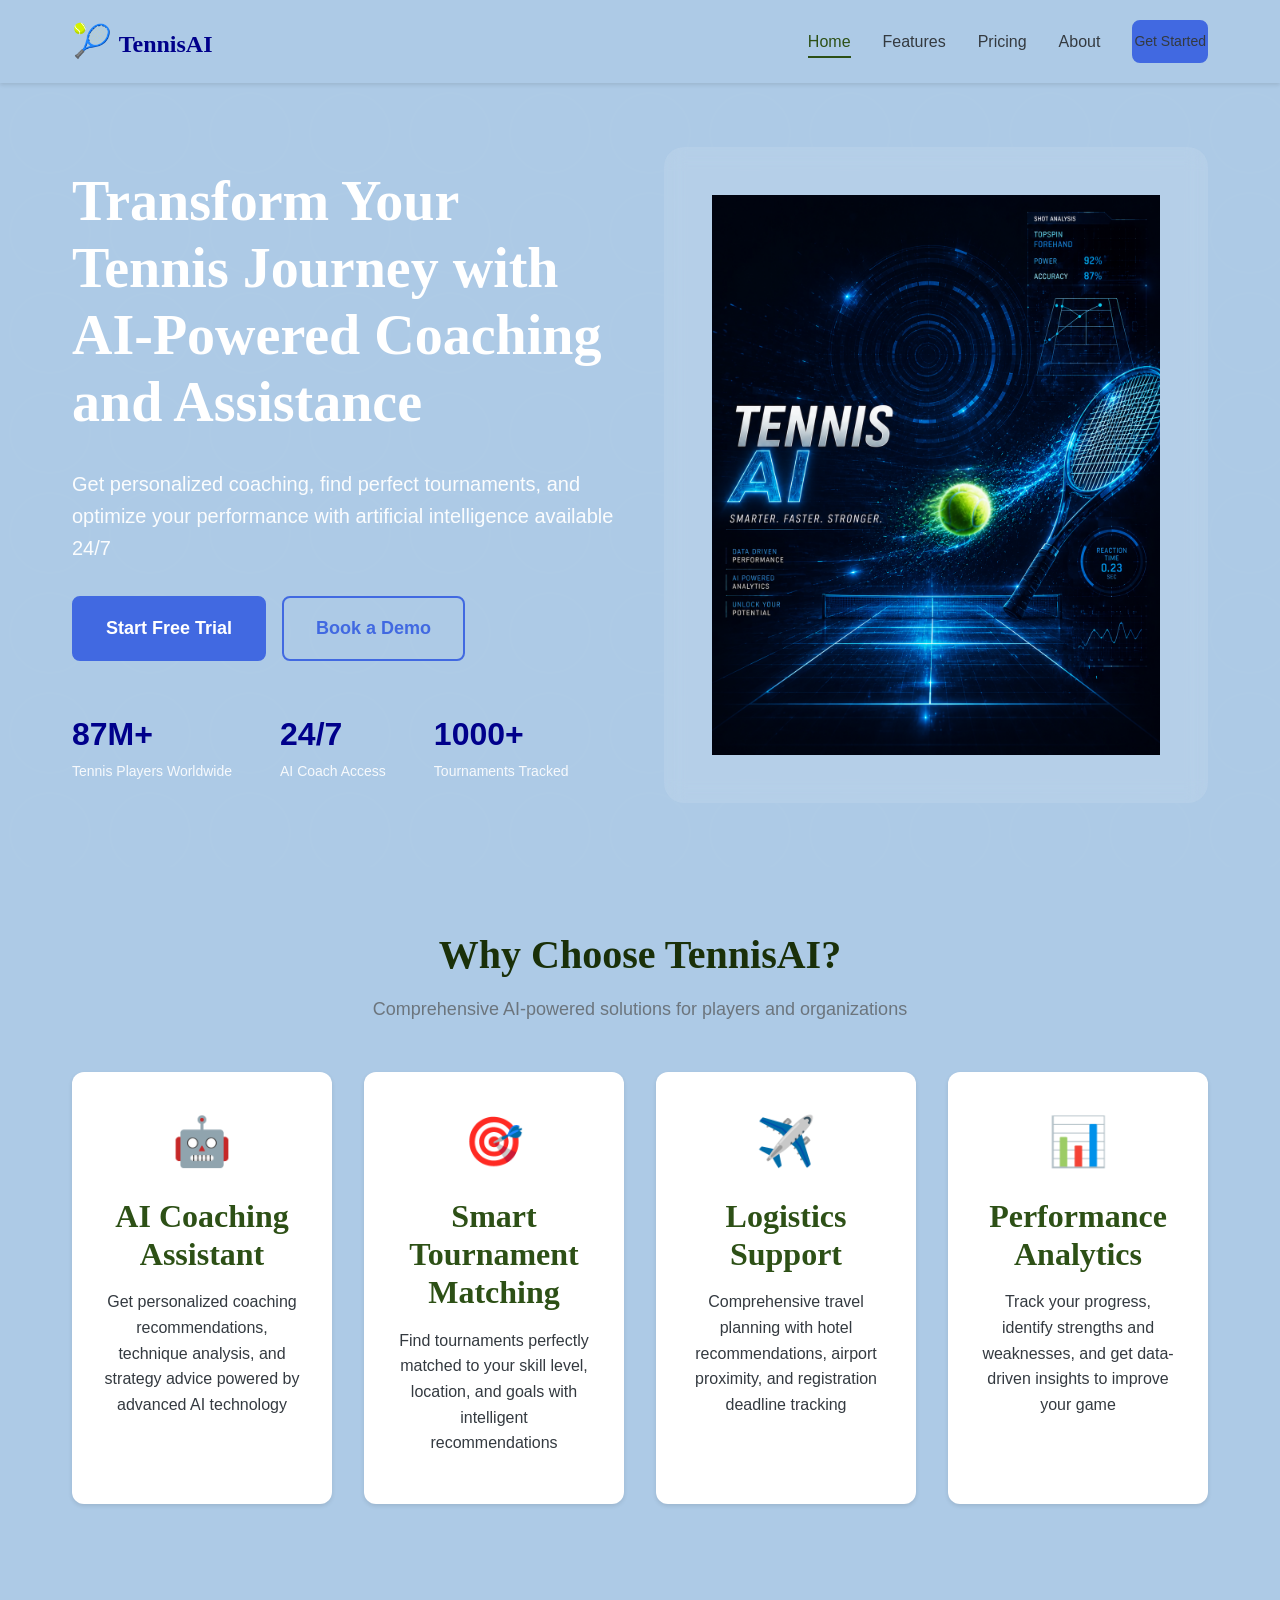
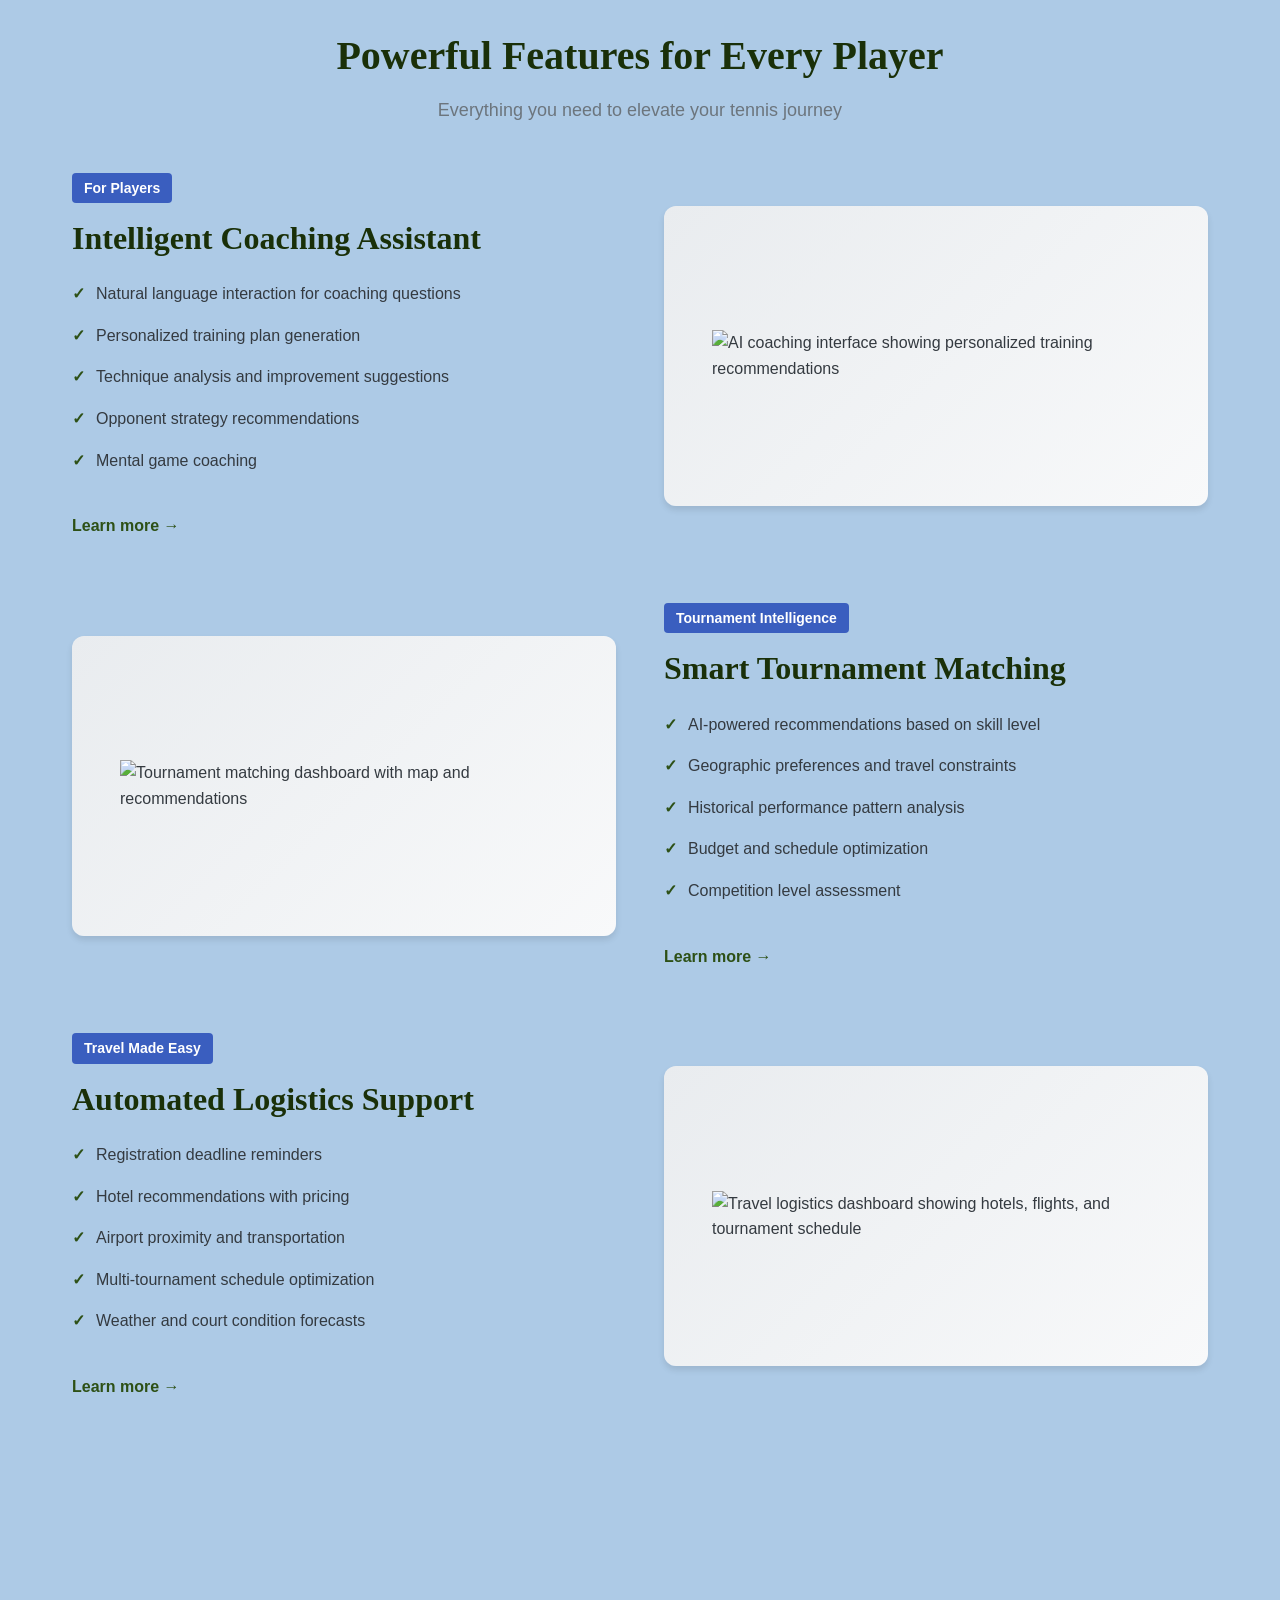
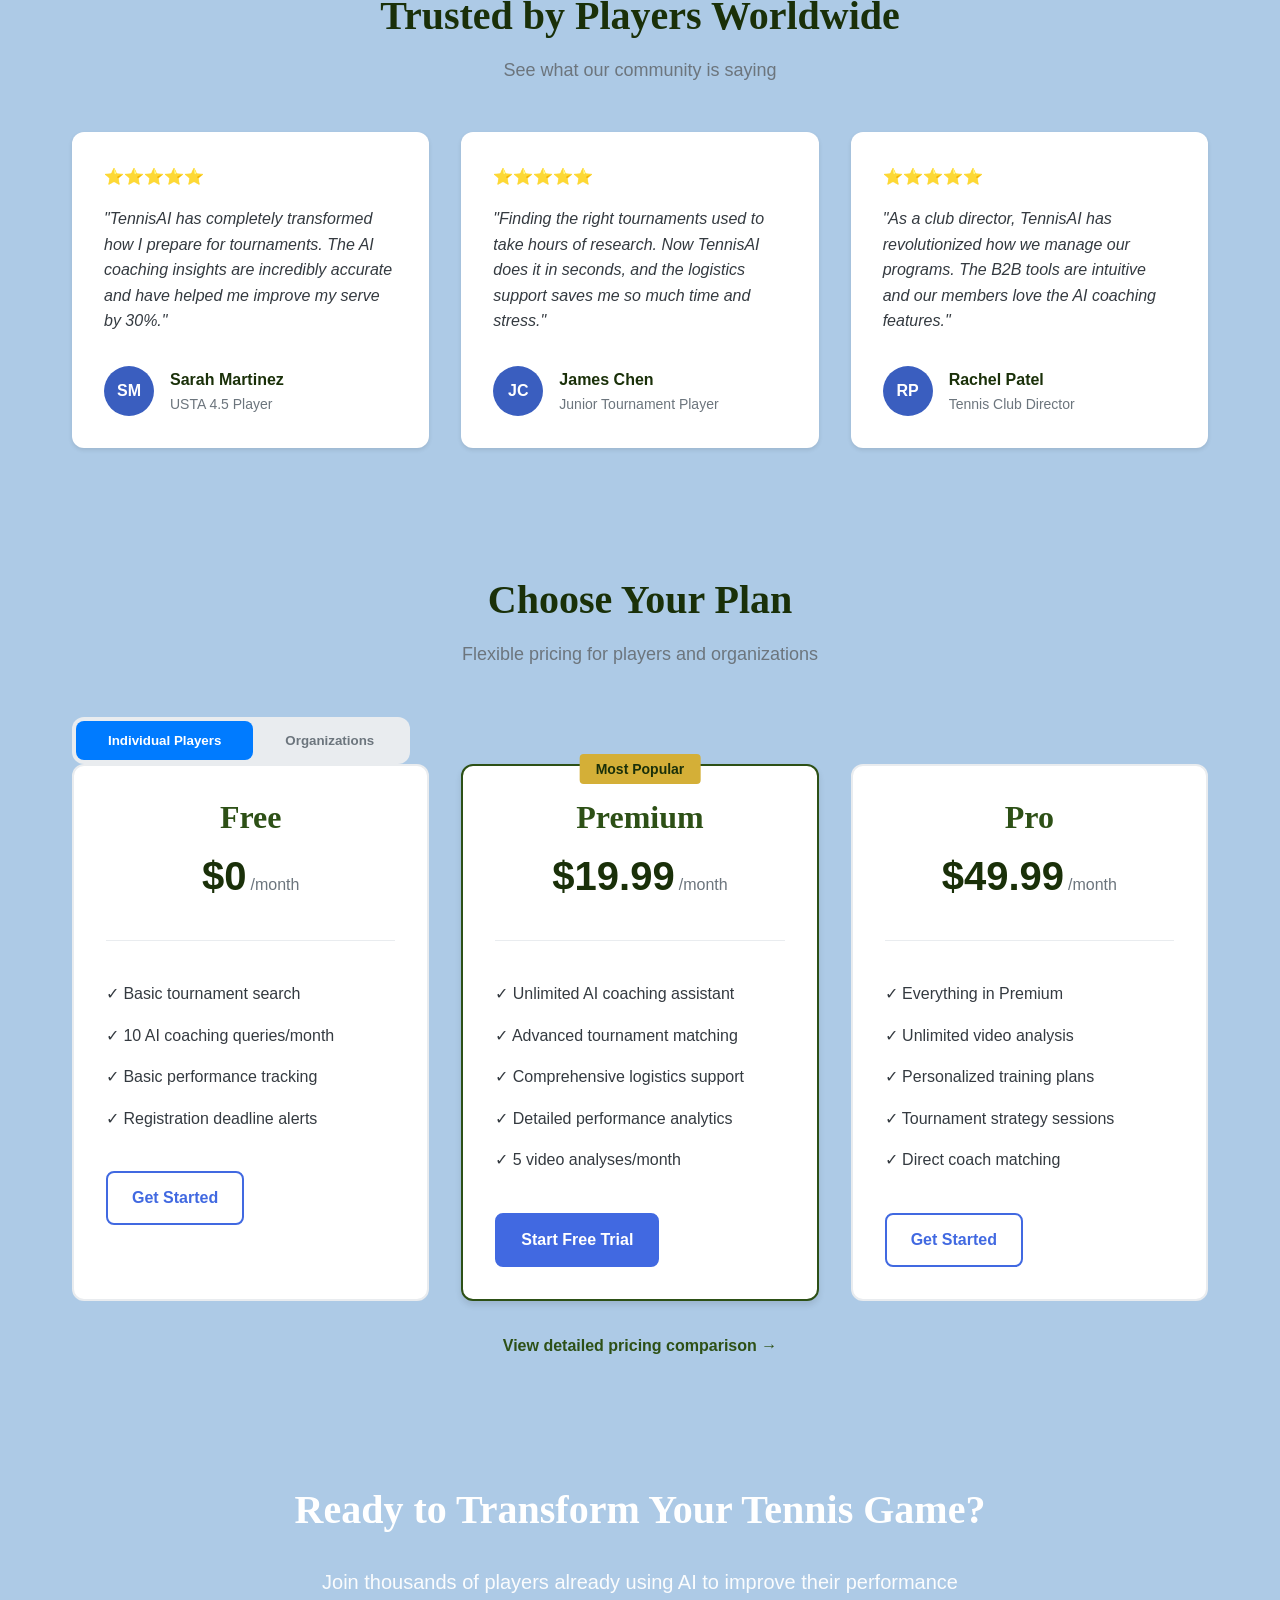
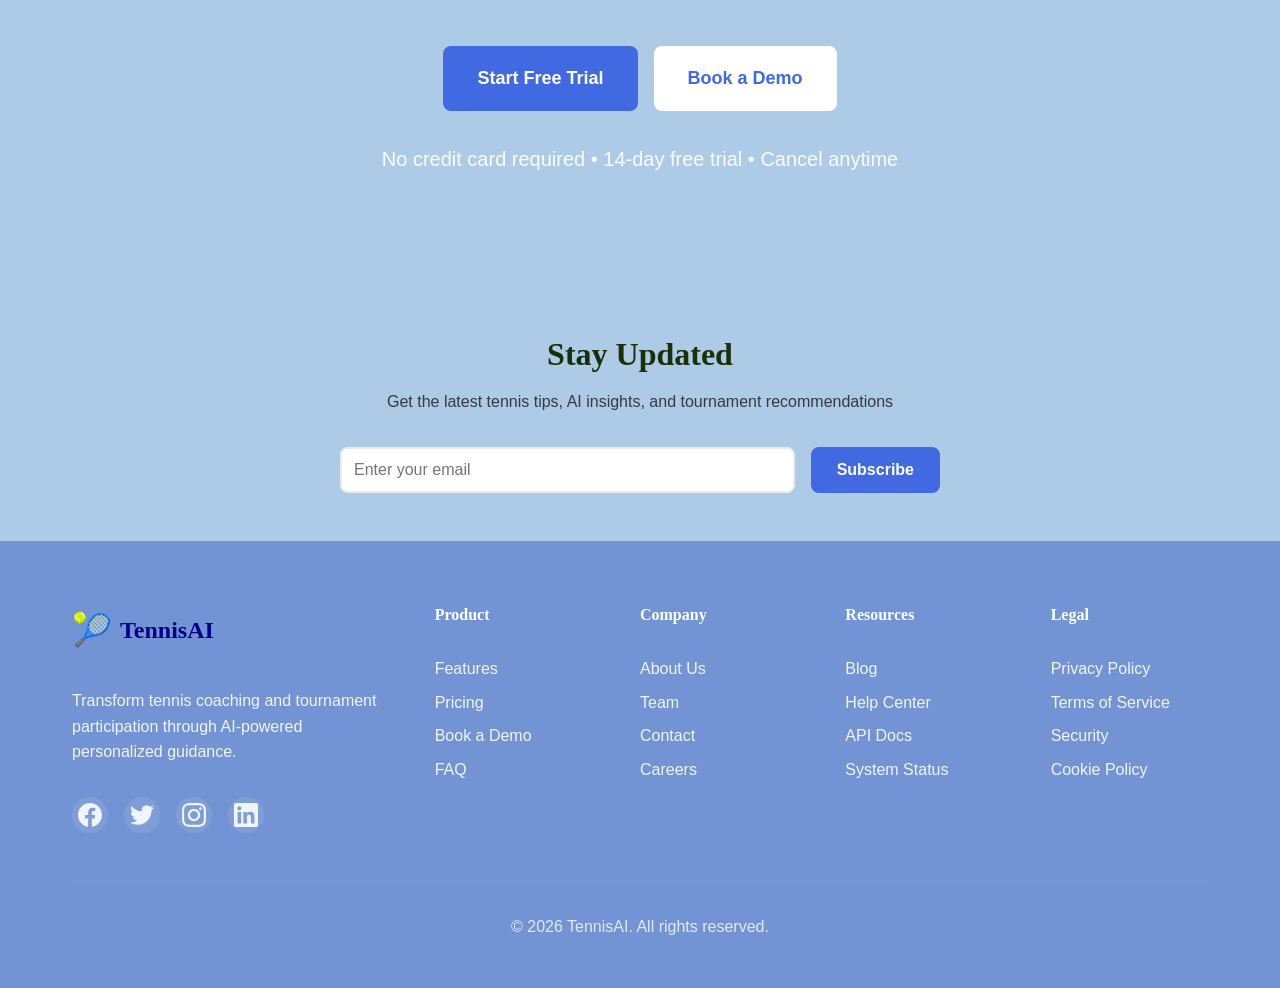
==== commit 971436a0: "Remove Stock Tracker from index.html navigation menu" ====
--- a/index.html
+++ b/index.html
@@ -27,7 +27,6 @@
                 <li><a href="features.html">Features</a></li>
                 <li><a href="pricing.html">Pricing</a></li>
                 <li><a href="about.html">About</a></li>
-                <li><a href="stocks.html">📊 Stock Tracker</a></li>
                 <li><a href="#contact" class="btn btn-primary btn-small">Get Started</a></li>
             </ul>
         </div>
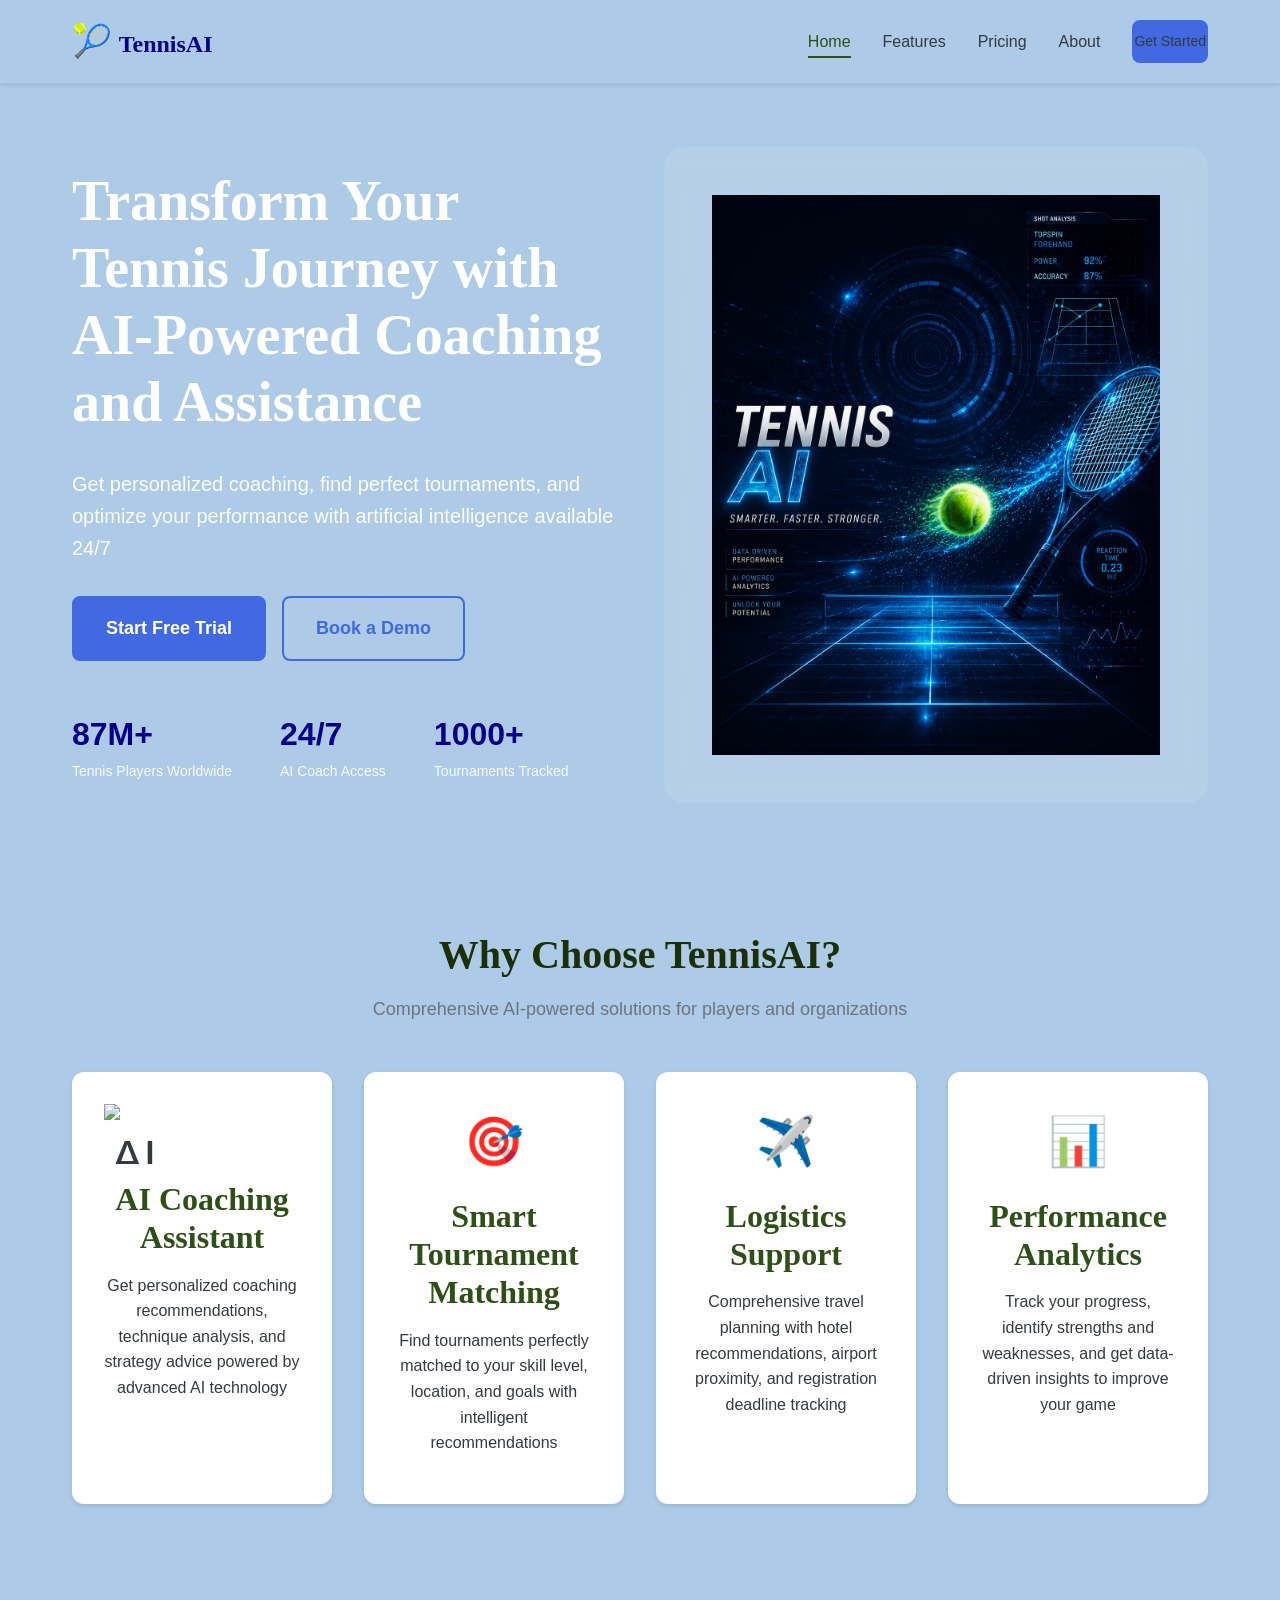
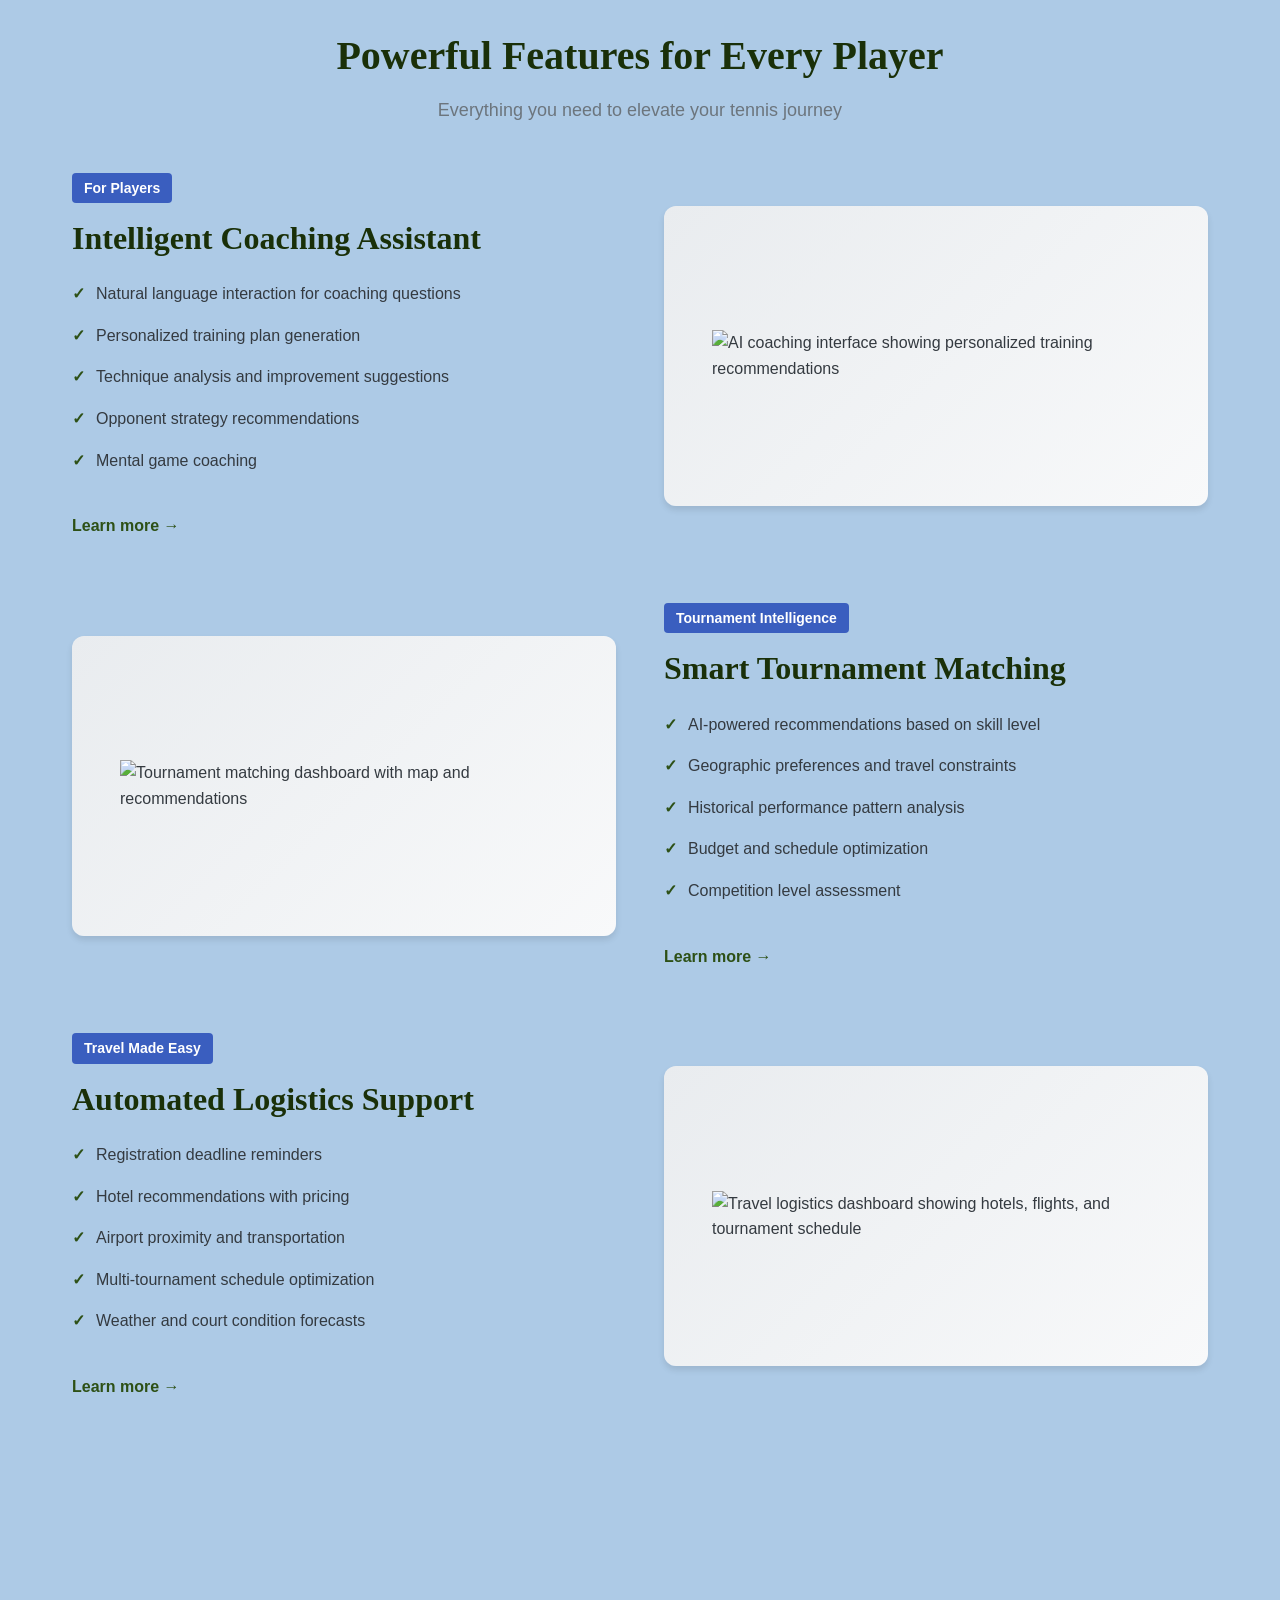
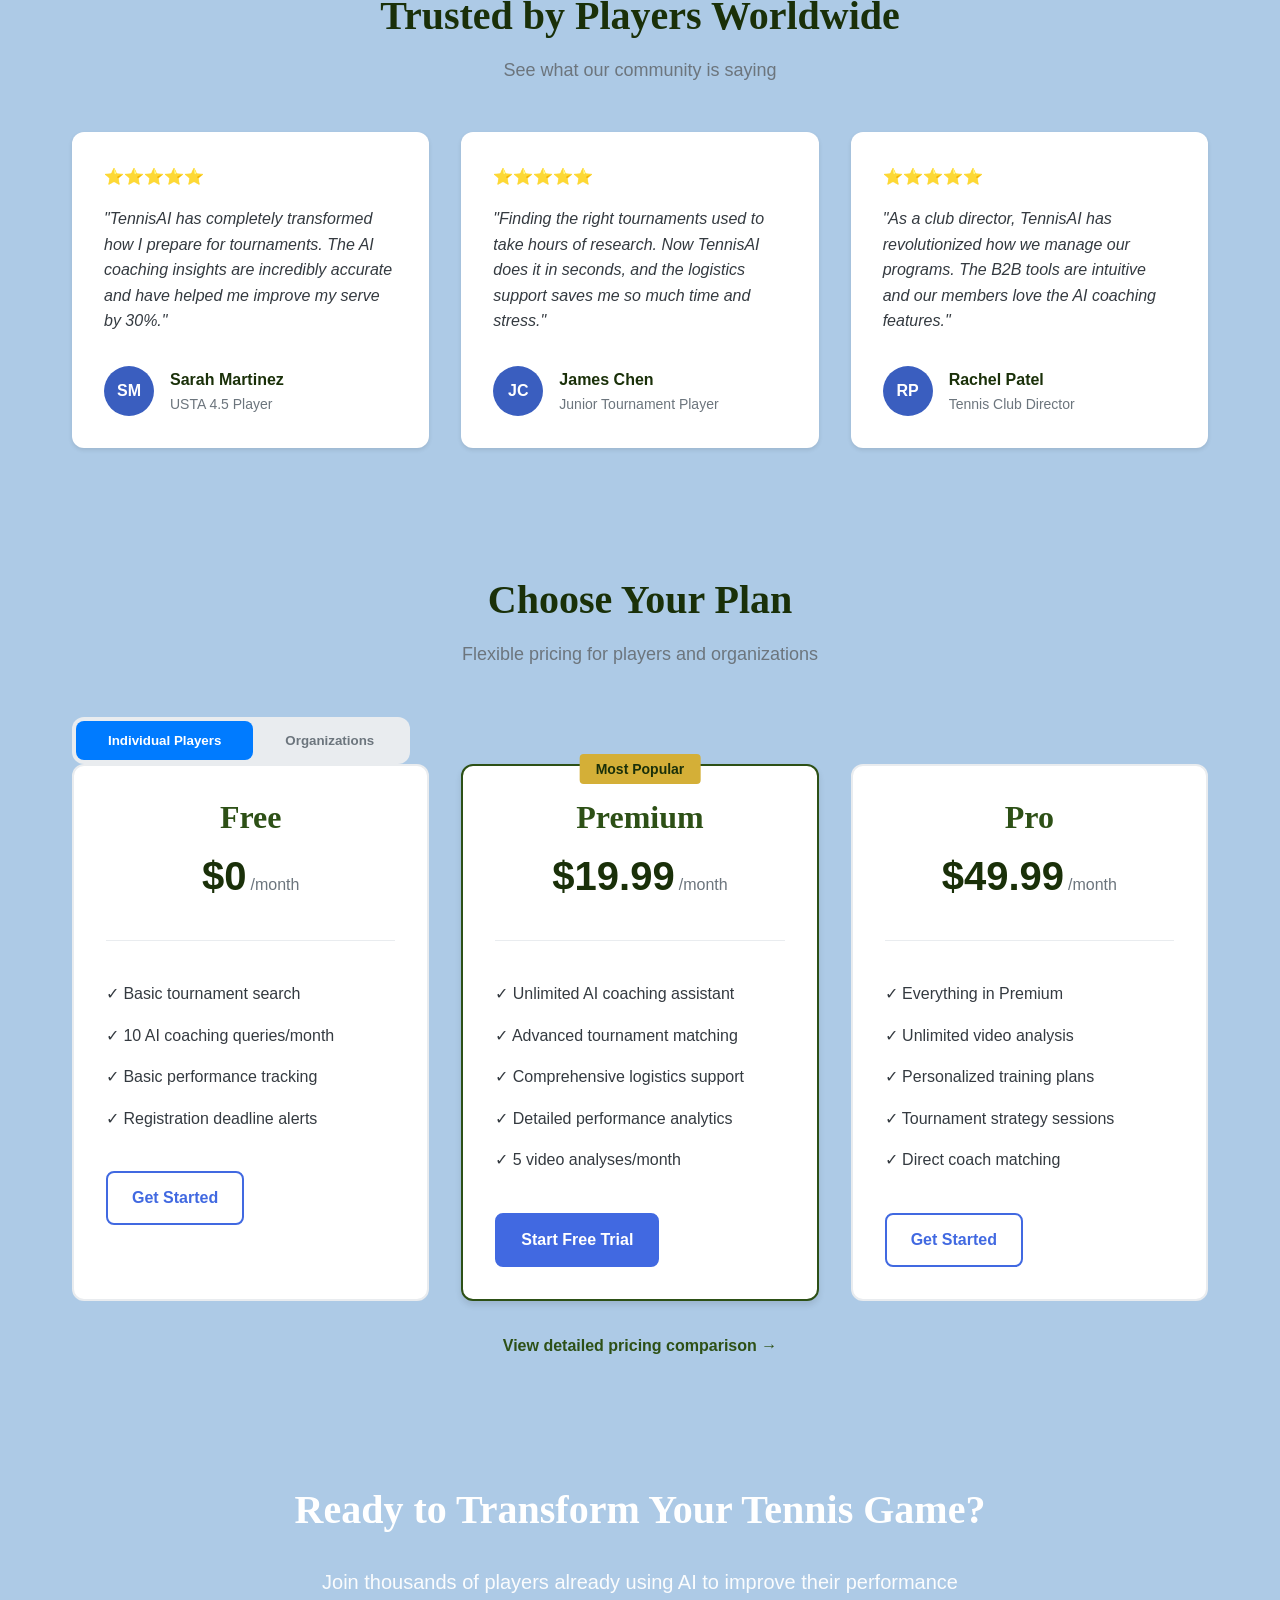
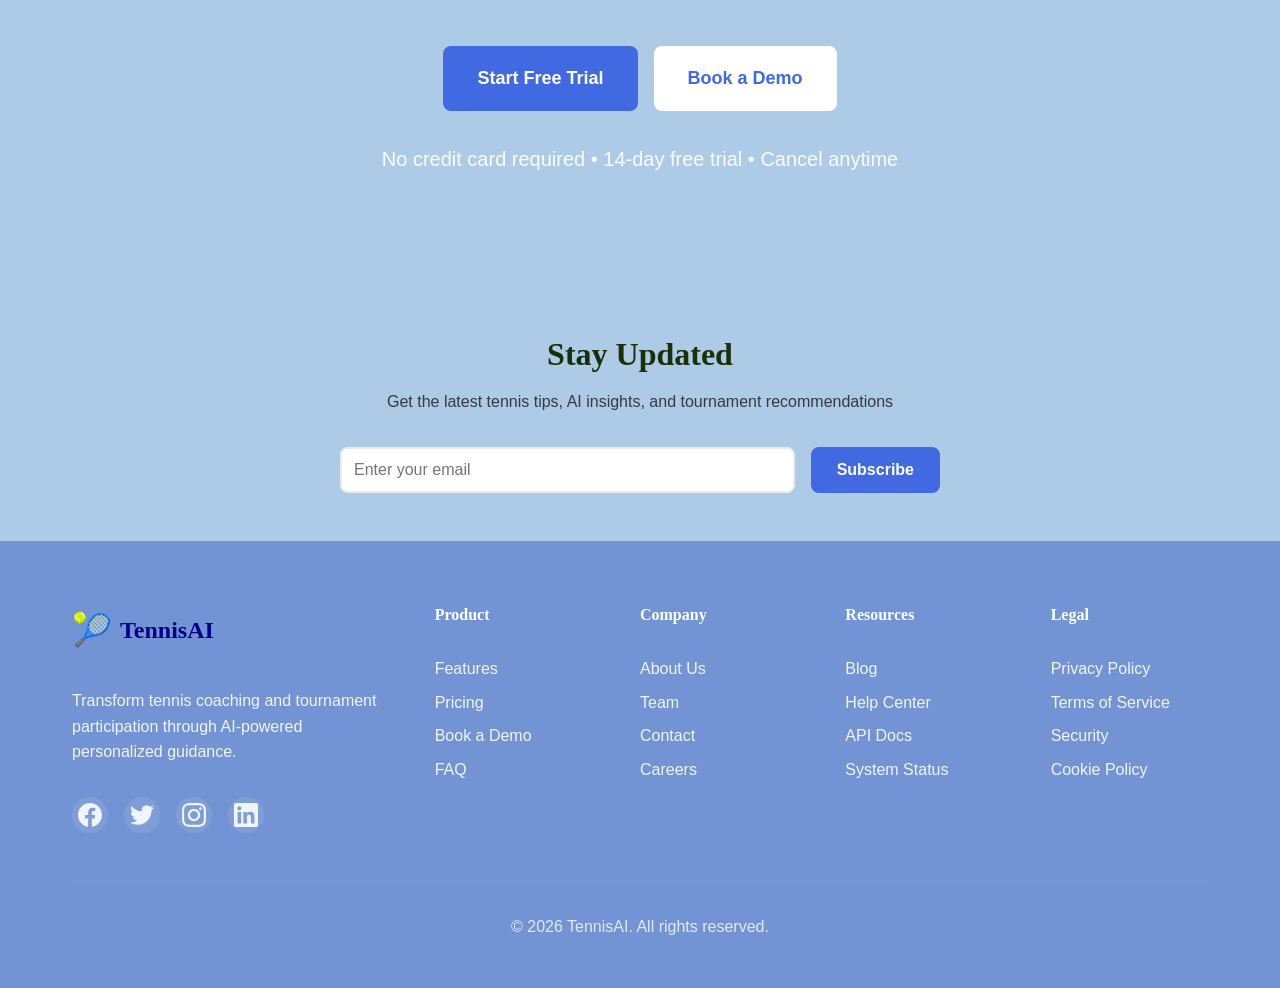
==== commit c7629229: "Replace robot emoji with image (images/robot.png)" ====
--- a/index.html
+++ b/index.html
@@ -74,7 +74,7 @@
             </div>
             <div class="value-grid">
                 <div class="value-card">
-                    <div class="value-icon">🤖</div>
+                    <div class="value-icon"><img src="images/robot.png" alt="AI Robot" style="width: 60px; height: 60px;"></div>
                     <h3>AI Coaching Assistant</h3>
                     <p>Get personalized coaching recommendations, technique analysis, and strategy advice powered by advanced AI technology</p>
                 </div>
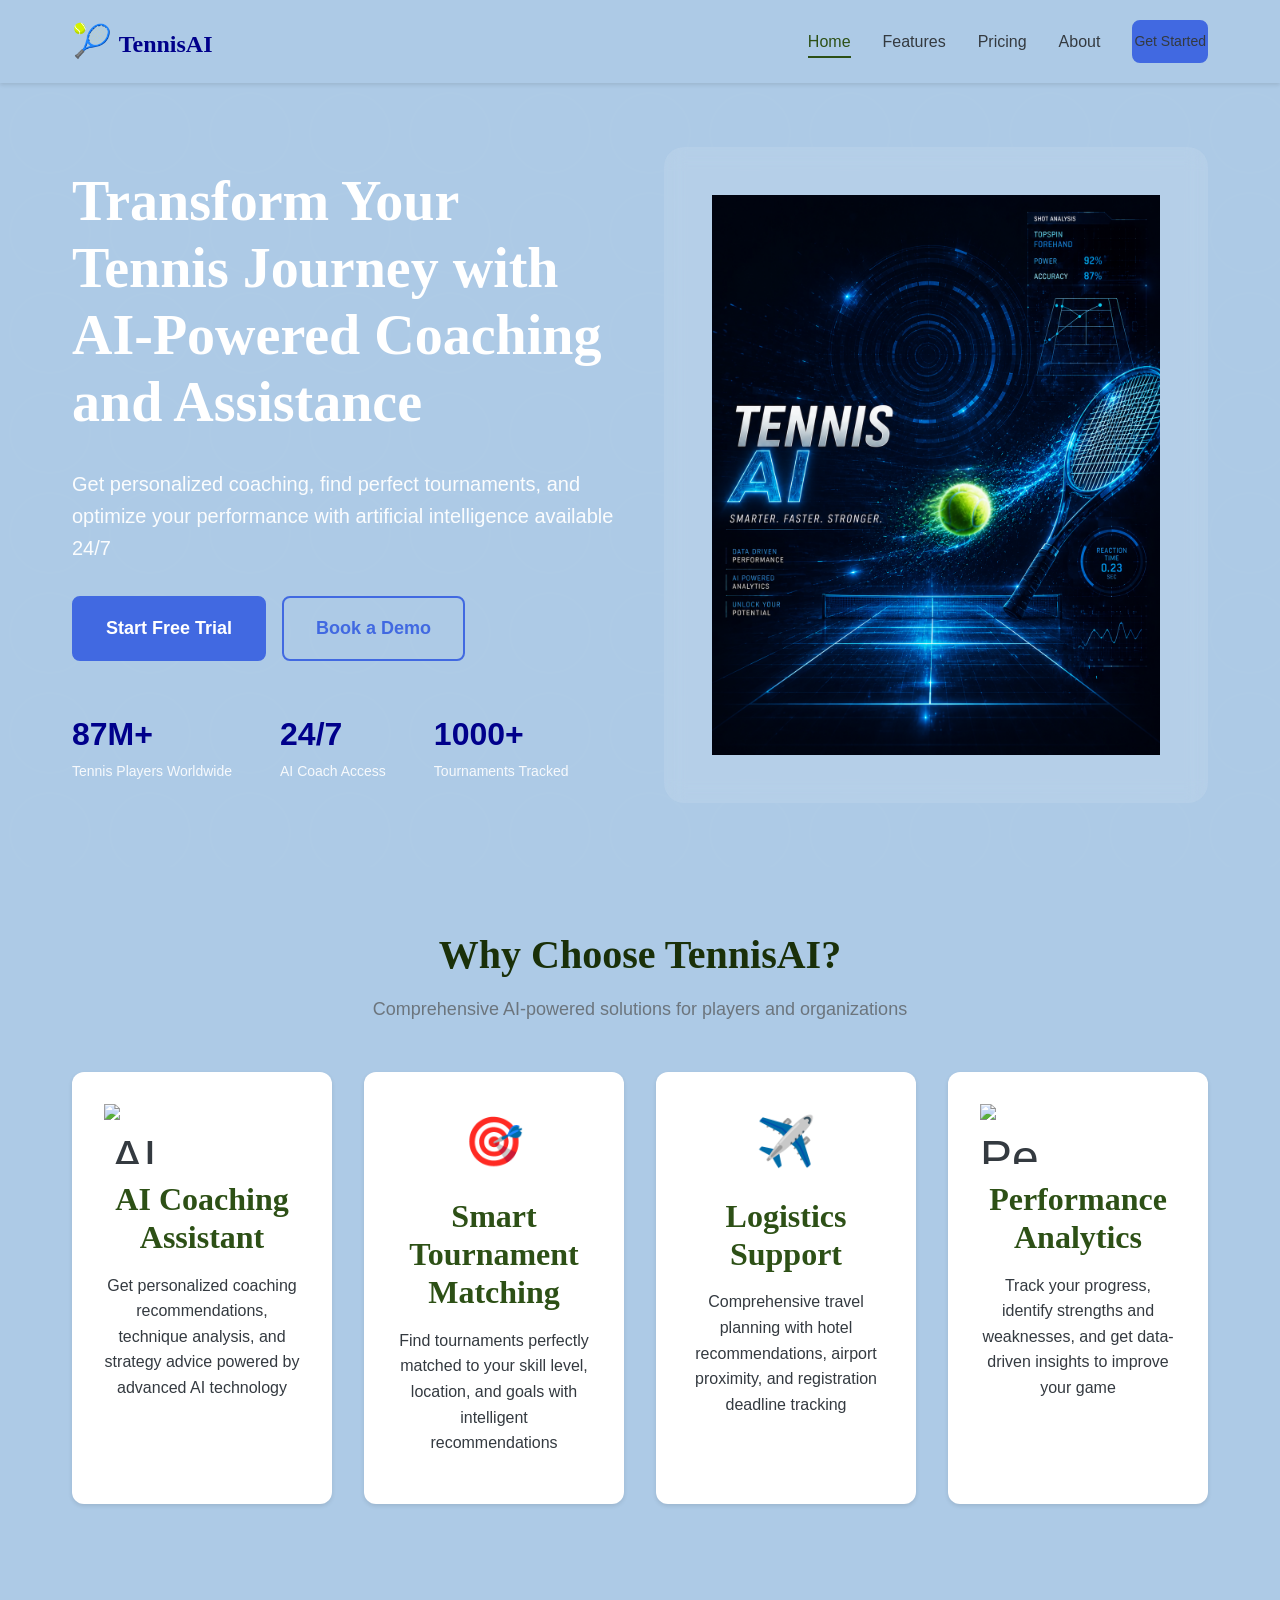
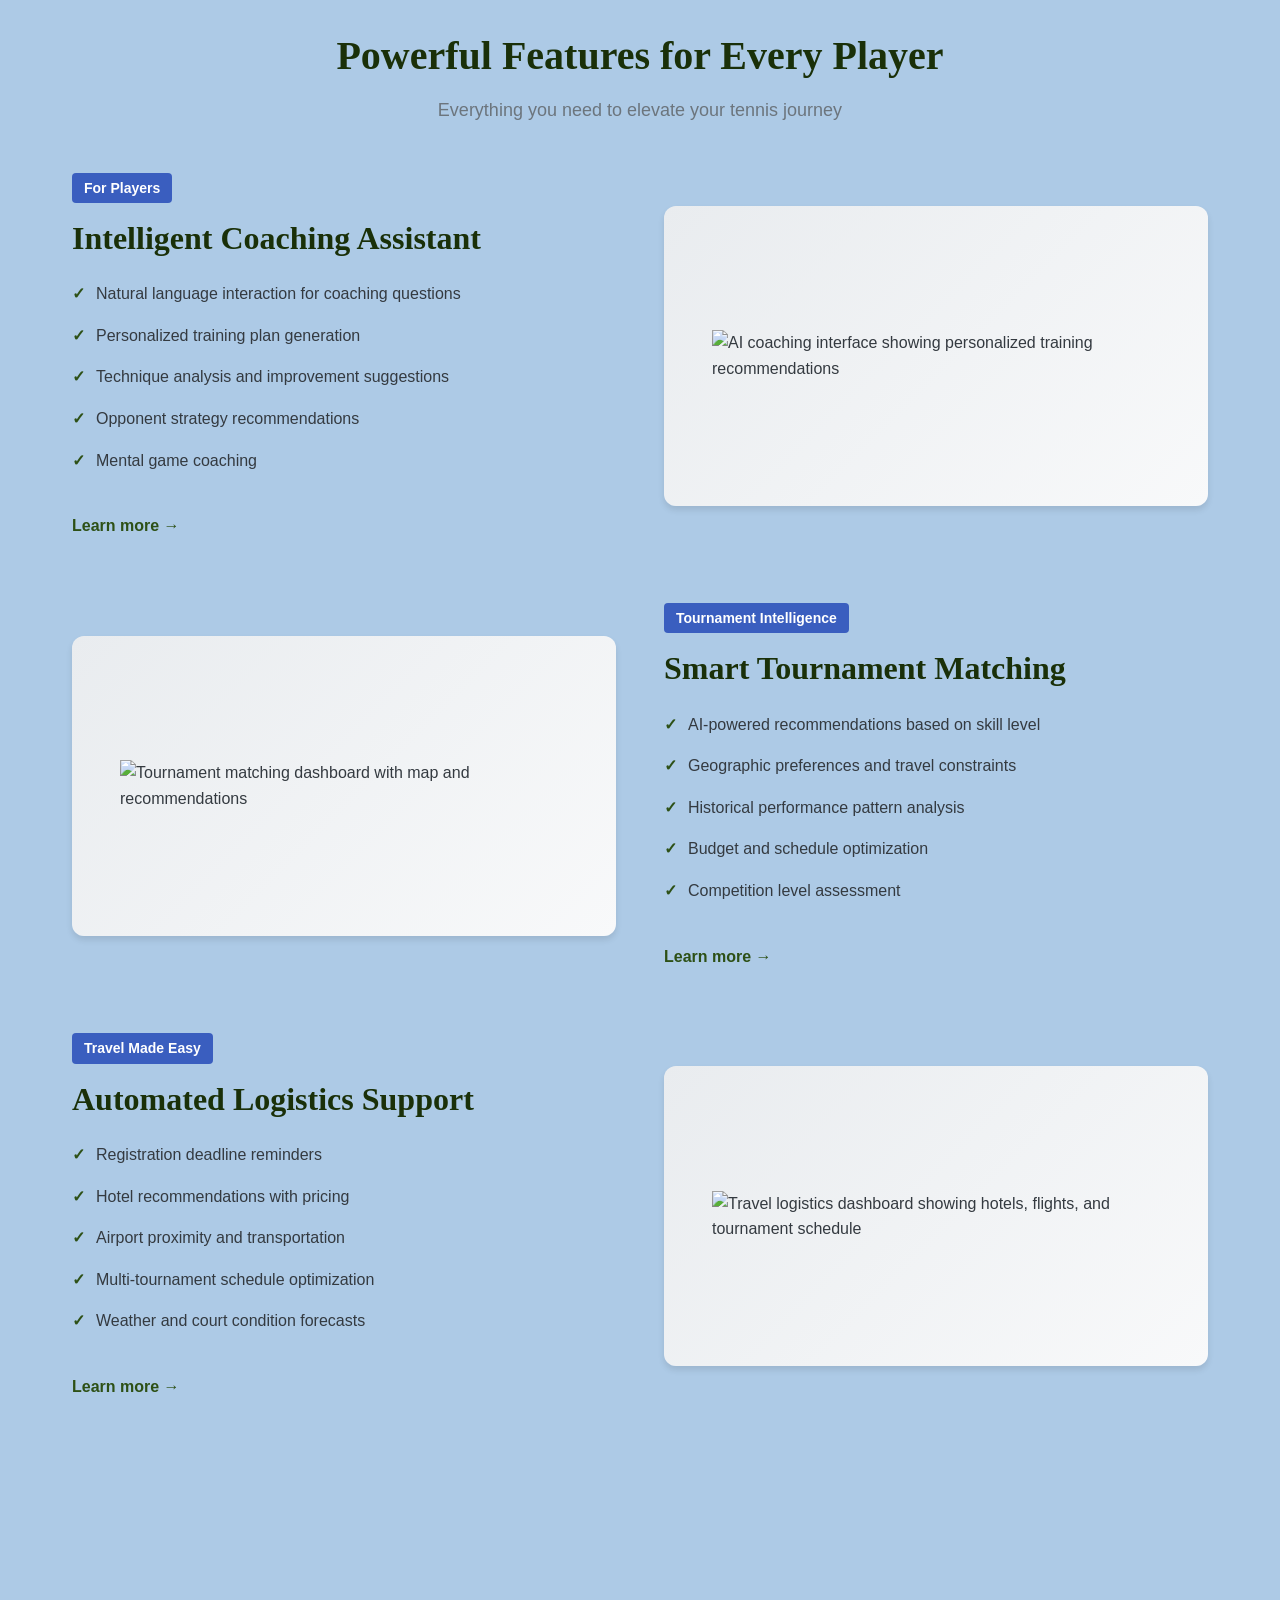
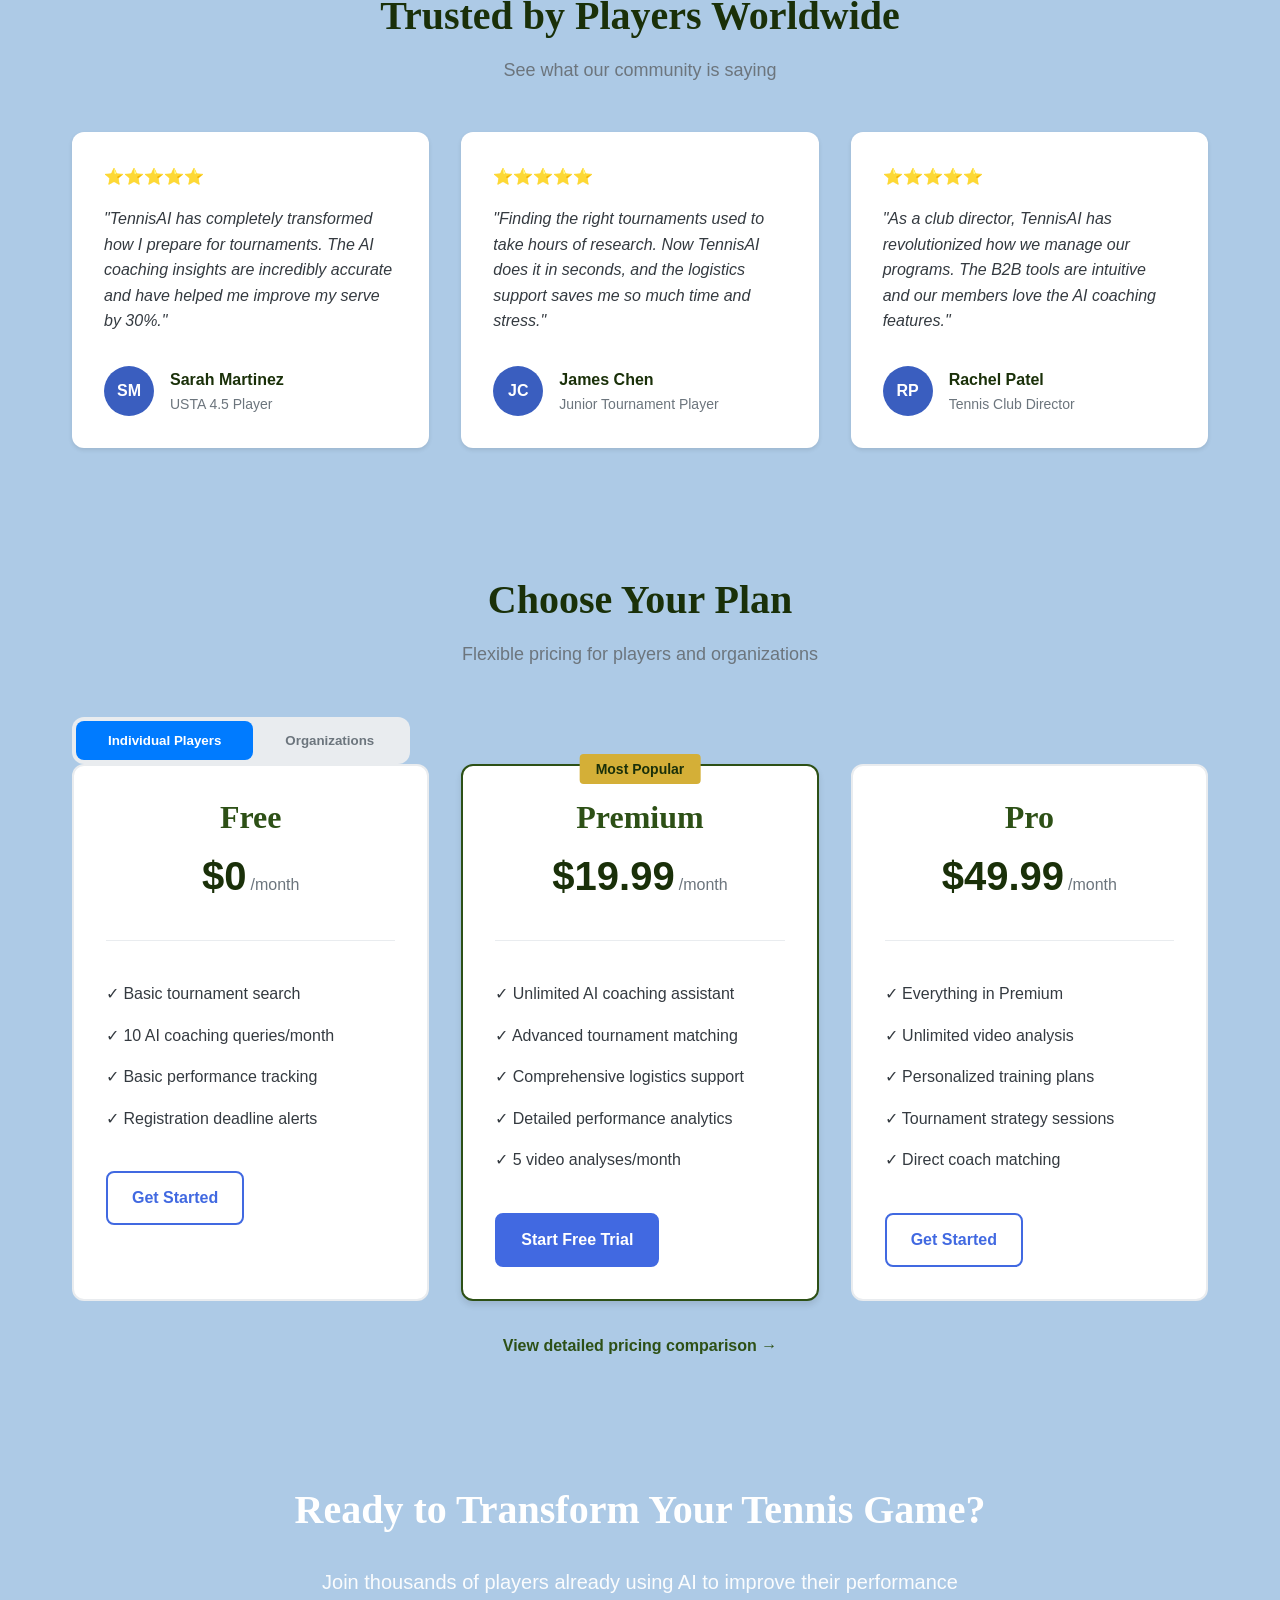
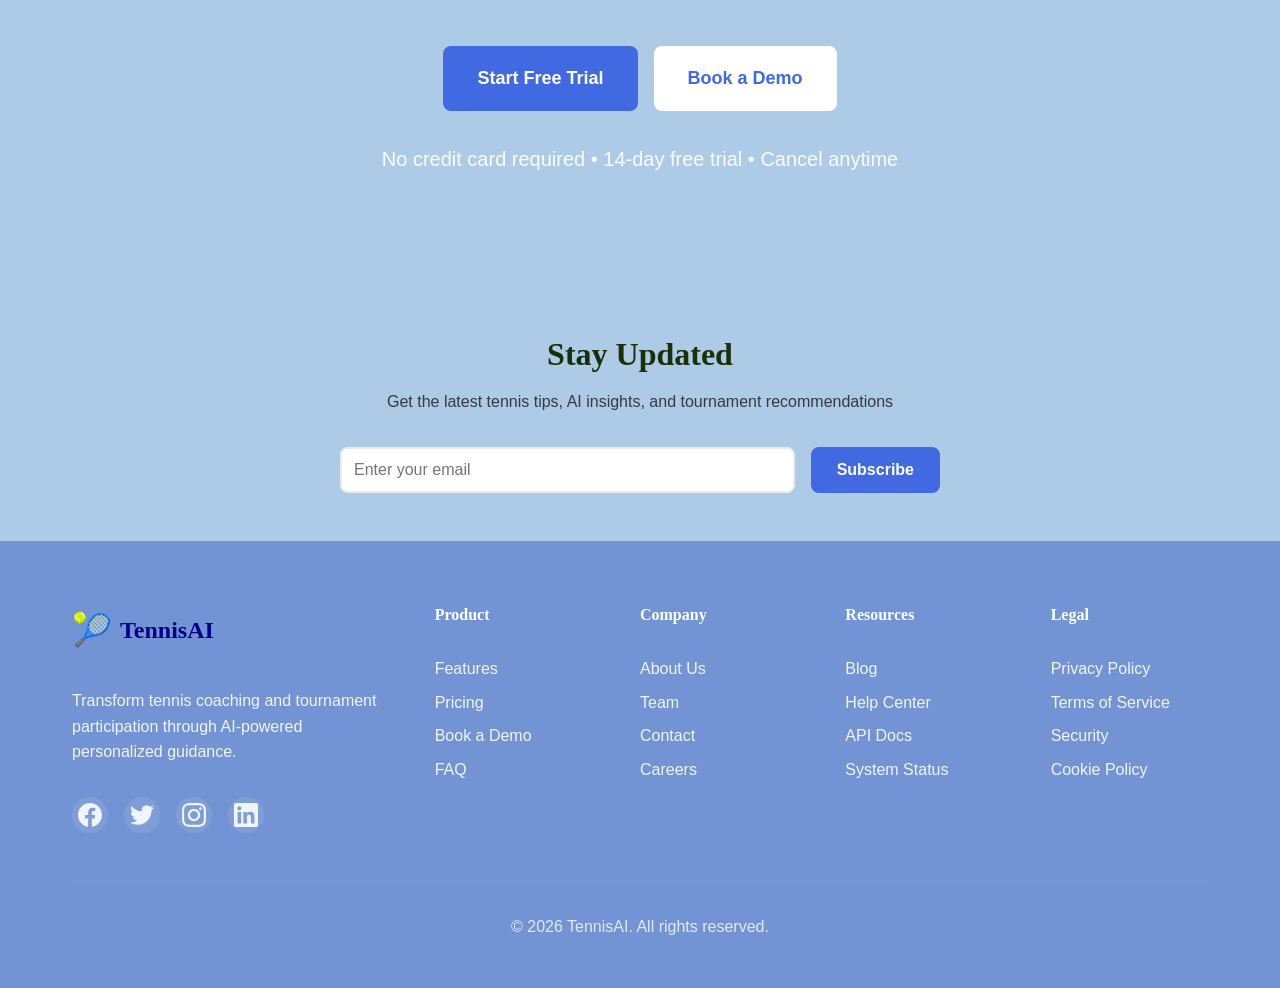
==== commit 38050801: "Replace 📊 emoji with performance.png image" ====
--- a/index.html
+++ b/index.html
@@ -89,7 +89,7 @@
                     <p>Comprehensive travel planning with hotel recommendations, airport proximity, and registration deadline tracking</p>
                 </div>
                 <div class="value-card">
-                    <div class="value-icon">📊</div>
+                    <div class="value-icon"><img src="images/performance.png" alt="Performance Analytics" style="width: 60px; height: 60px;"></div>
                     <h3>Performance Analytics</h3>
                     <p>Track your progress, identify strengths and weaknesses, and get data-driven insights to improve your game</p>
                 </div>
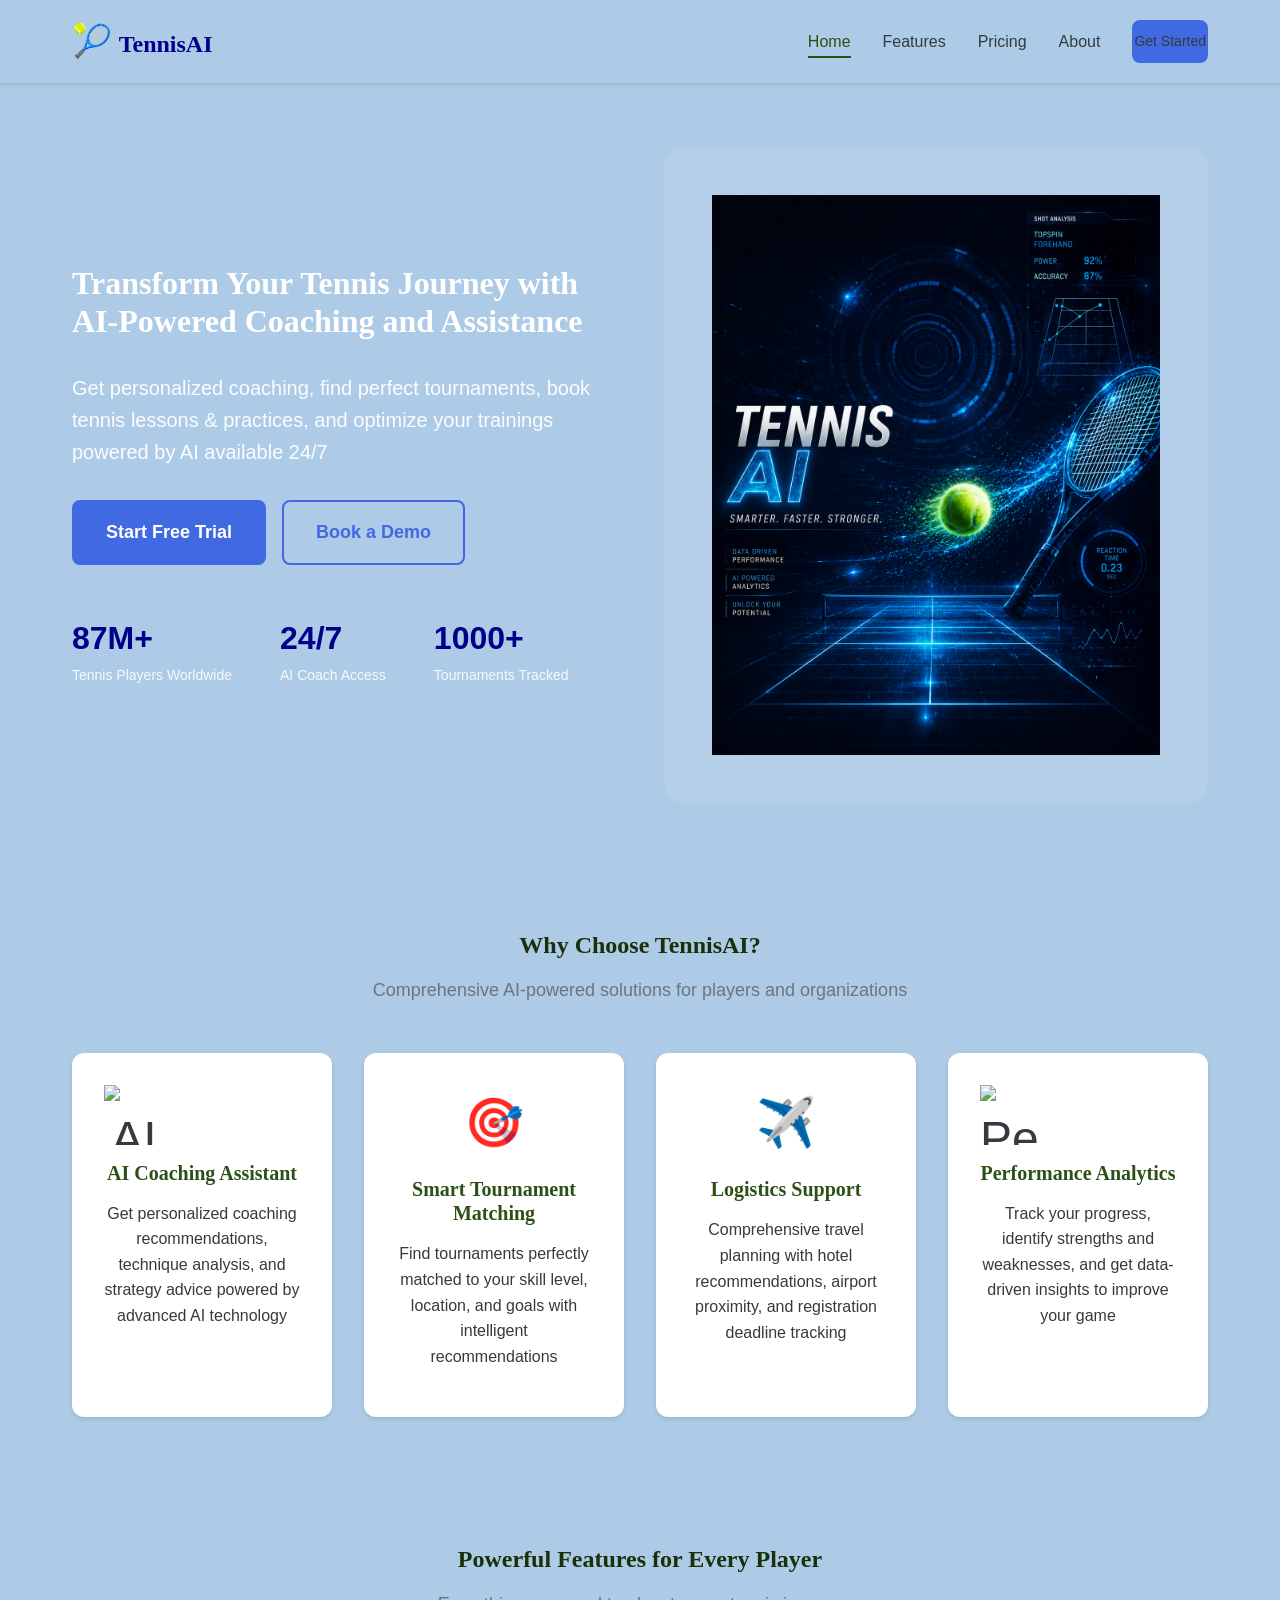
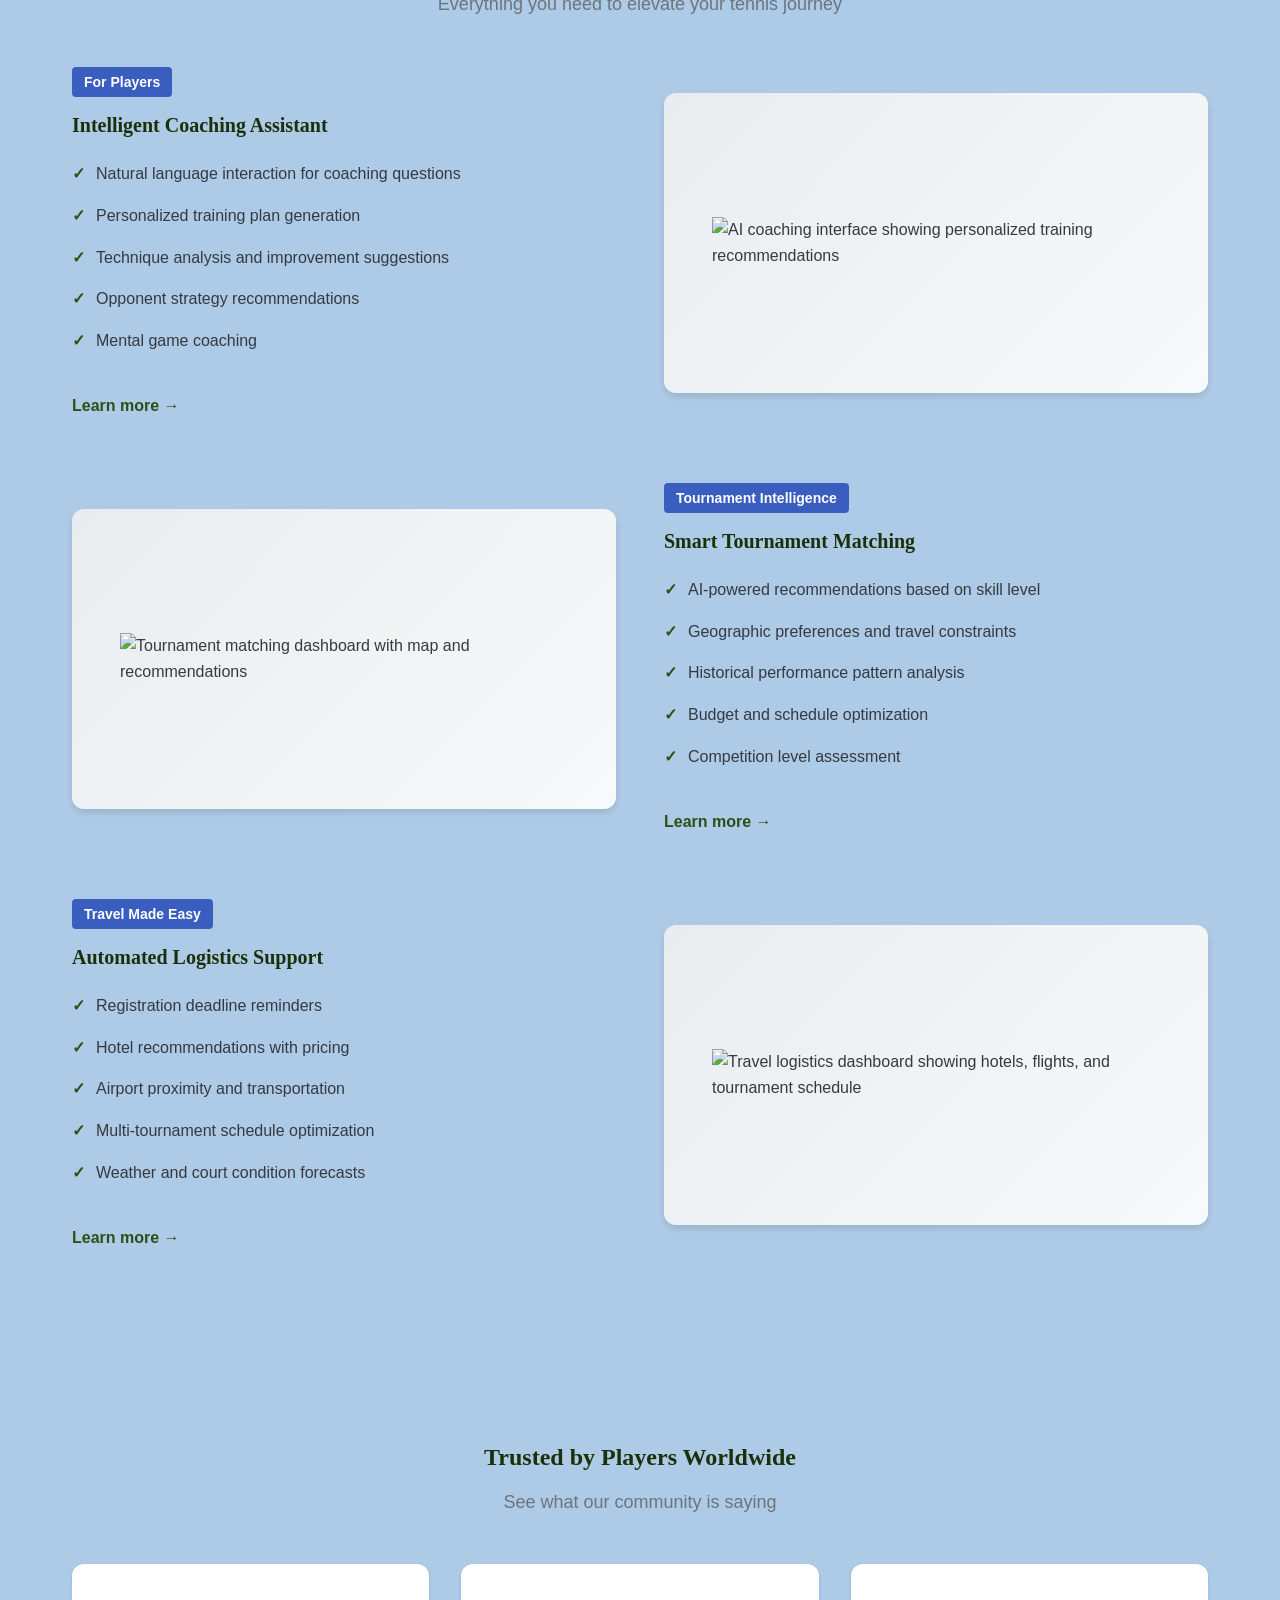
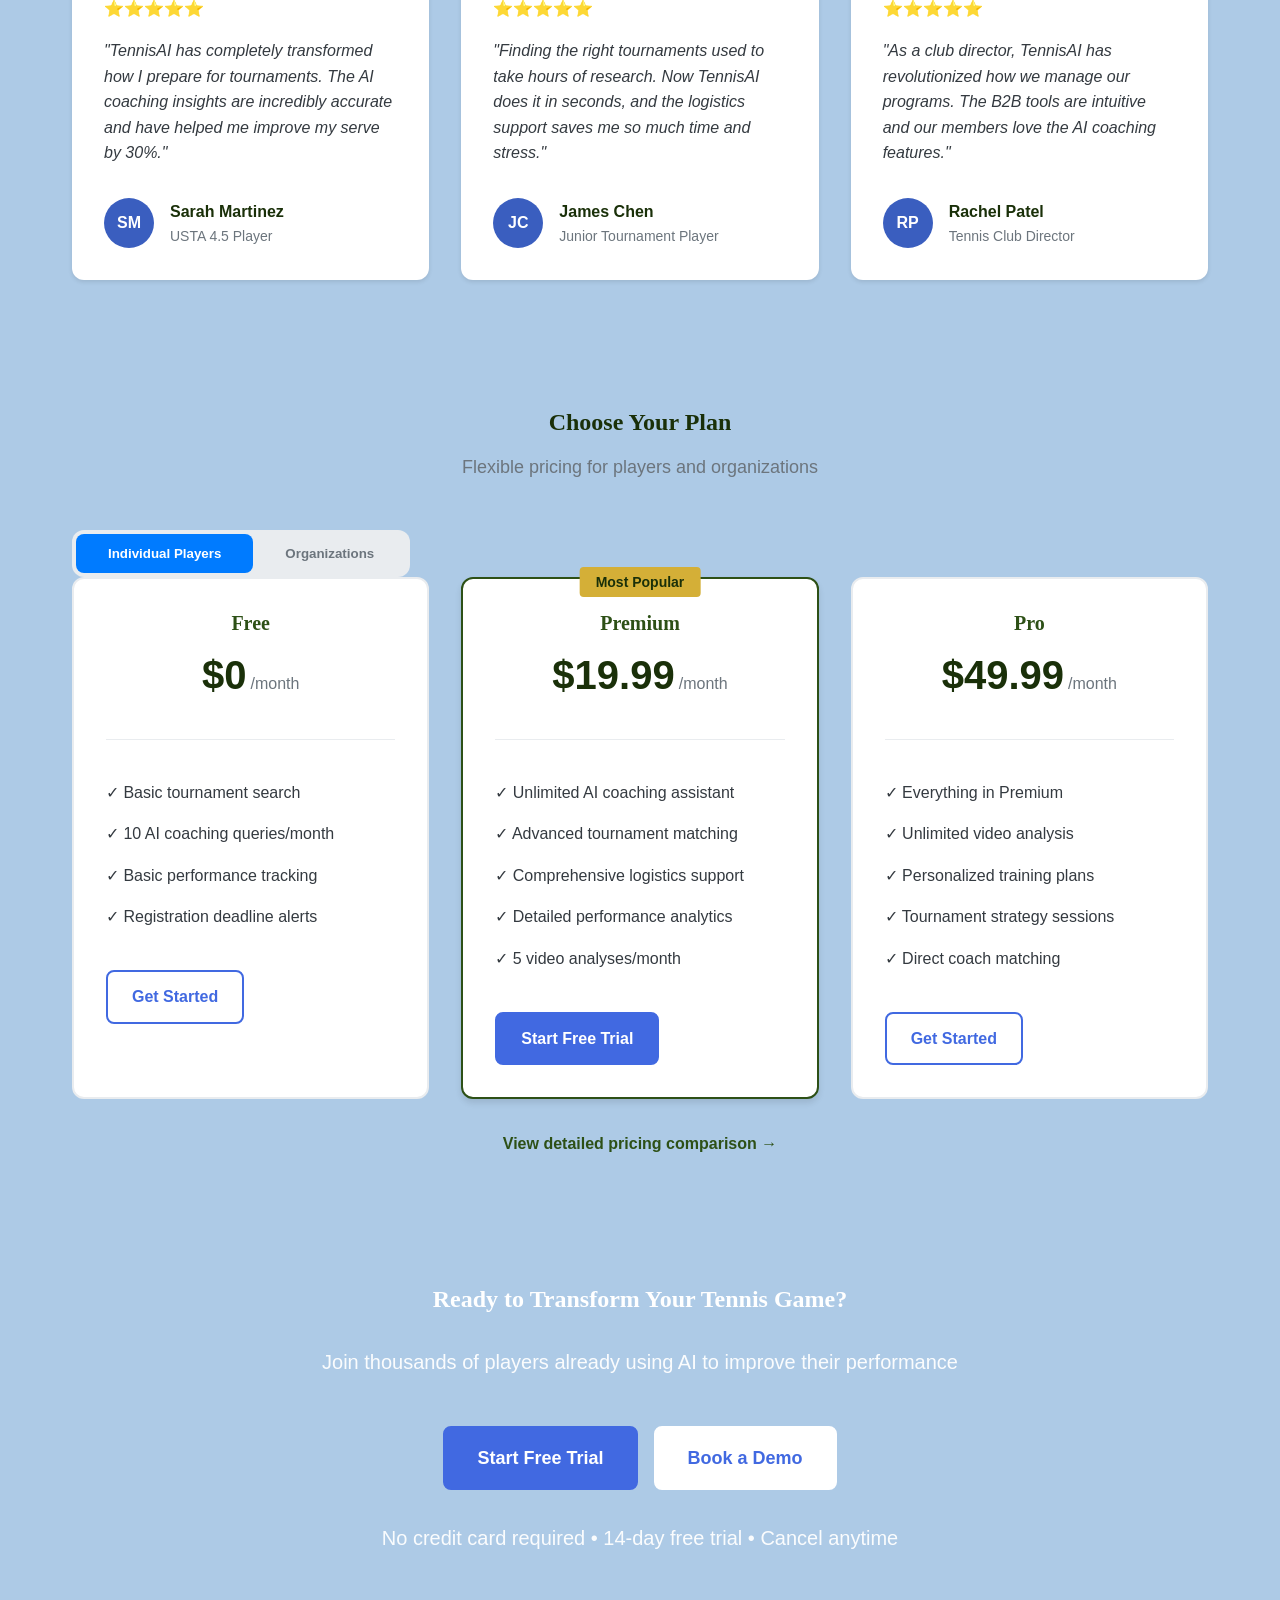
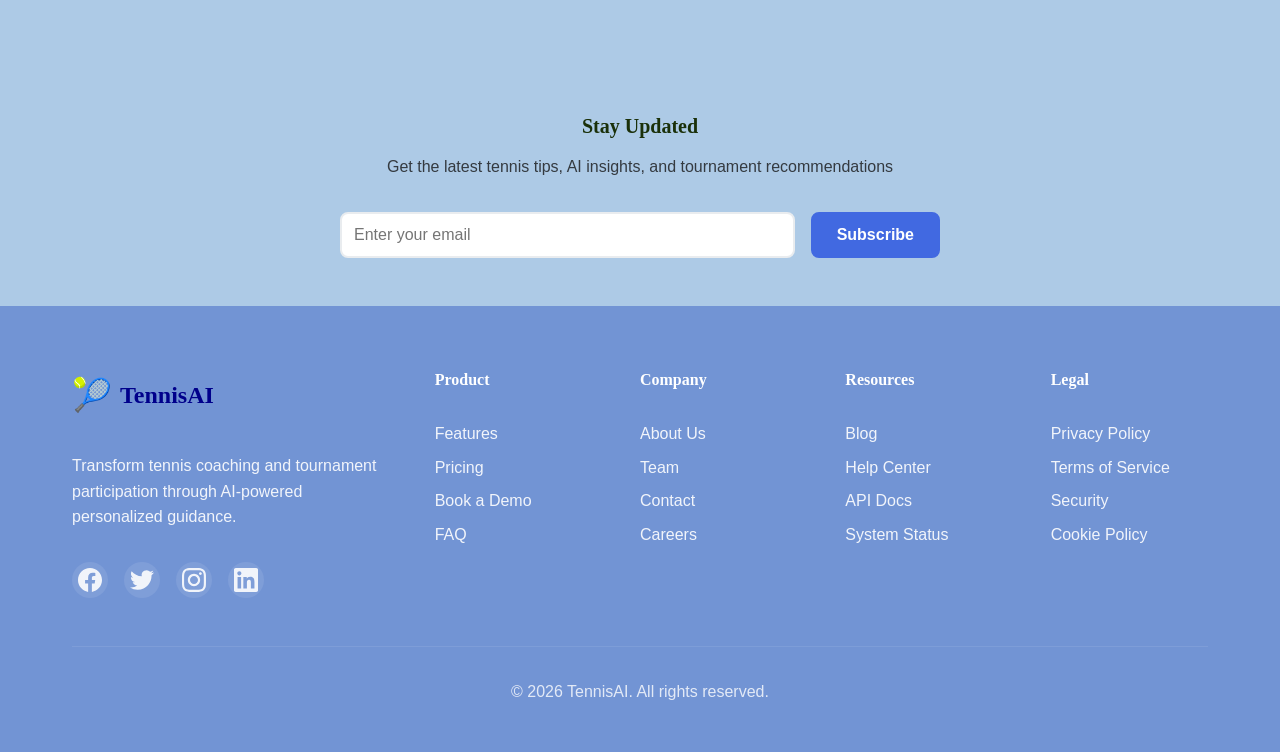
==== commit 4b9fdbbf: "Update hero subtitle to include booking lessons & practices" ====
--- a/index.html
+++ b/index.html
@@ -37,7 +37,7 @@
         <div class="container hero-container">
             <div class="hero-content">
                 <h1 class="hero-title">Transform Your Tennis Journey with AI-Powered Coaching and Assistance</h1>
-                <p class="hero-subtitle">Get personalized coaching, find perfect tournaments, and optimize your performance with artificial intelligence available 24/7</p>
+                <p class="hero-subtitle">Get personalized coaching, find perfect tournaments, book tennis lessons & practices, and optimize your trainings powered by AI available 24/7</p>
                 <div class="hero-cta">
                     <a href="#pricing" class="btn btn-primary btn-large">Start Free Trial</a>
                     <a href="#demo" class="btn btn-secondary btn-large">Book a Demo</a>
--- a/css/styles.css
+++ b/css/styles.css
@@ -106,9 +106,9 @@
     color: var(--primary-green-dark);
 }
 
-h1 { font-size: 3rem; }
-h2 { font-size: 2.5rem; }
-h3 { font-size: 2rem; }
+h1 { font-size: 2rem; }
+h2 { font-size: 1.5rem; }
+h3 { font-size: 1.25rem; }
 h4 { font-size: 1.5rem; }
 h5 { font-size: 1.25rem; }
 h6 { font-size: 1rem; }
@@ -355,7 +355,7 @@
 }
 
 .hero-title {
-    font-size: 3.5rem;
+    font-size: 2rem;
     margin-bottom: var(--spacing-md);
     color: var(--white);
 }
@@ -1548,7 +1548,7 @@
     }
     
     .hero-title {
-        font-size: 2.5rem;
+        font-size: 1.5rem;
     }
     
     .hero-stats {
@@ -1603,7 +1603,7 @@
     }
     
     .hero-title {
-        font-size: 2rem;
+        font-size: 1.25rem;
     }
     
     .hero-subtitle {
@@ -1677,7 +1677,7 @@
     }
     
     .hero-title {
-        font-size: 1.75rem;
+        font-size: 1rem;
     }
     
     .stat-number {
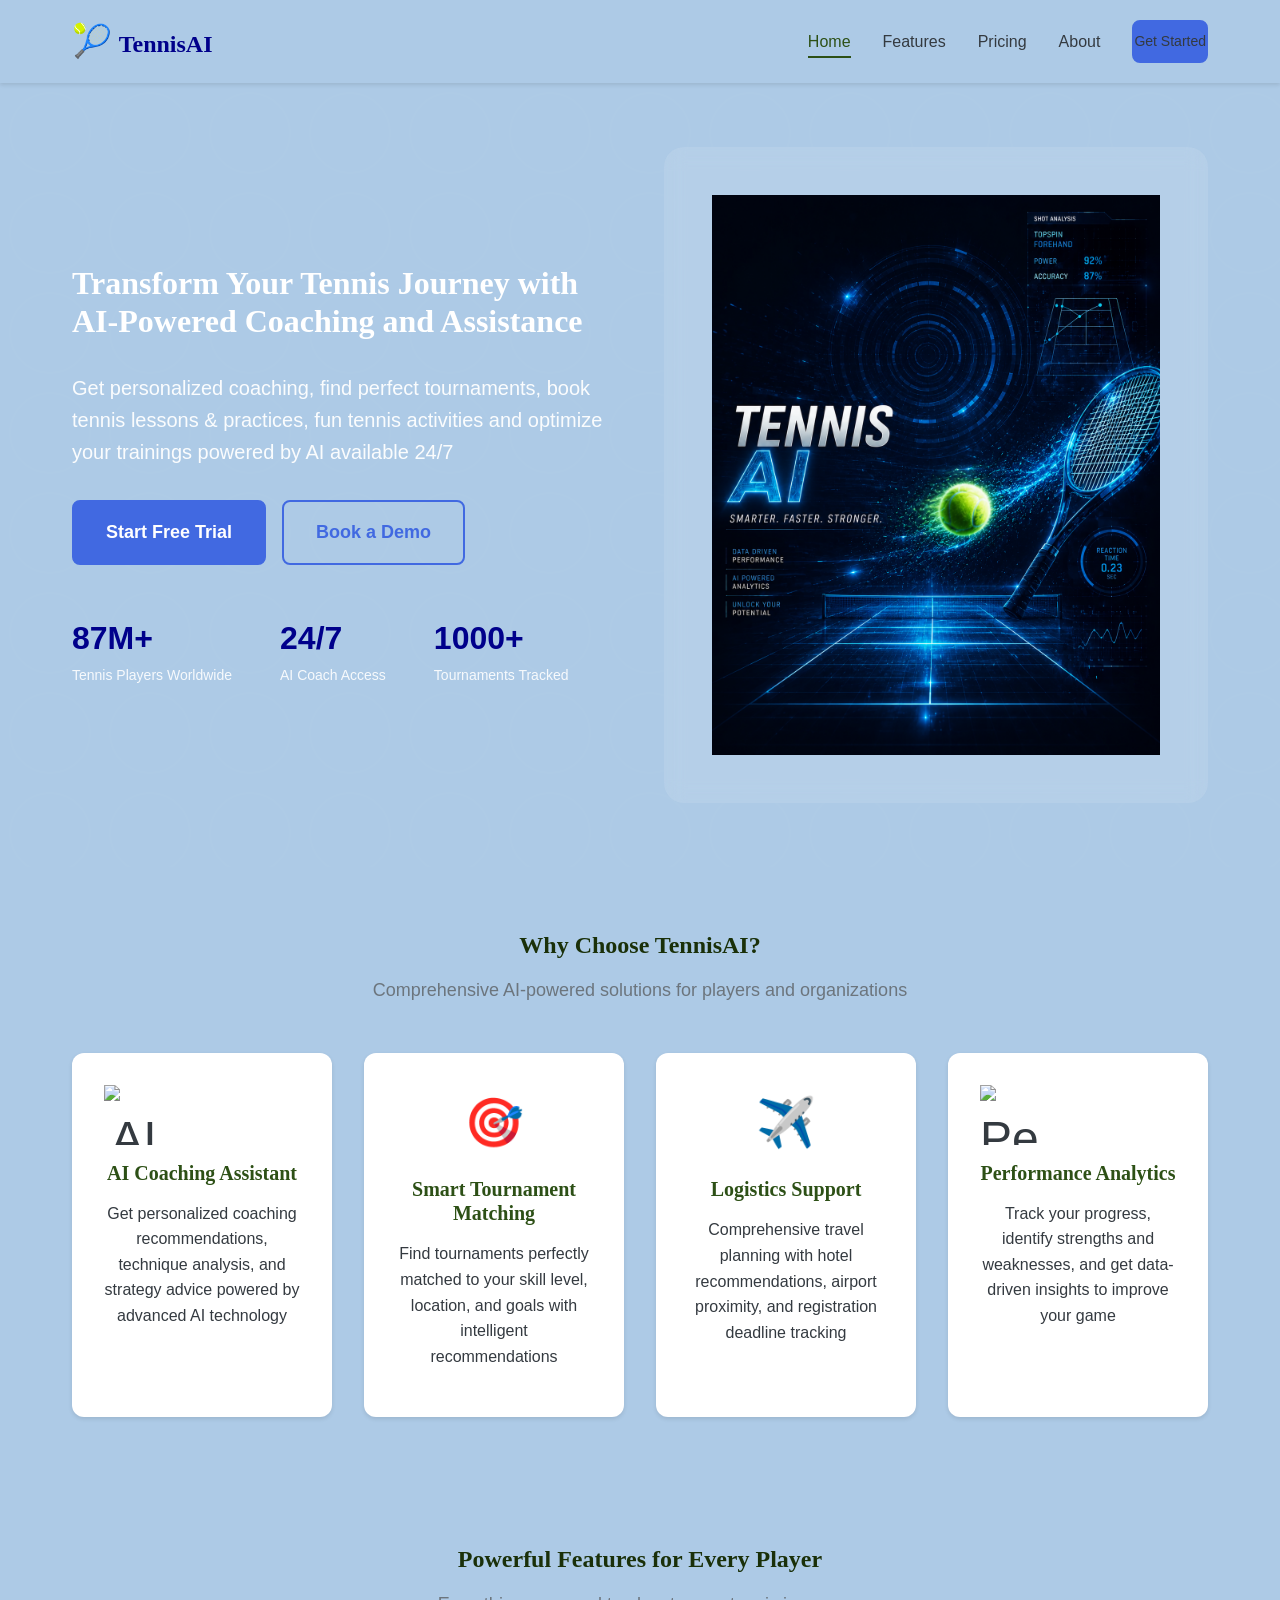
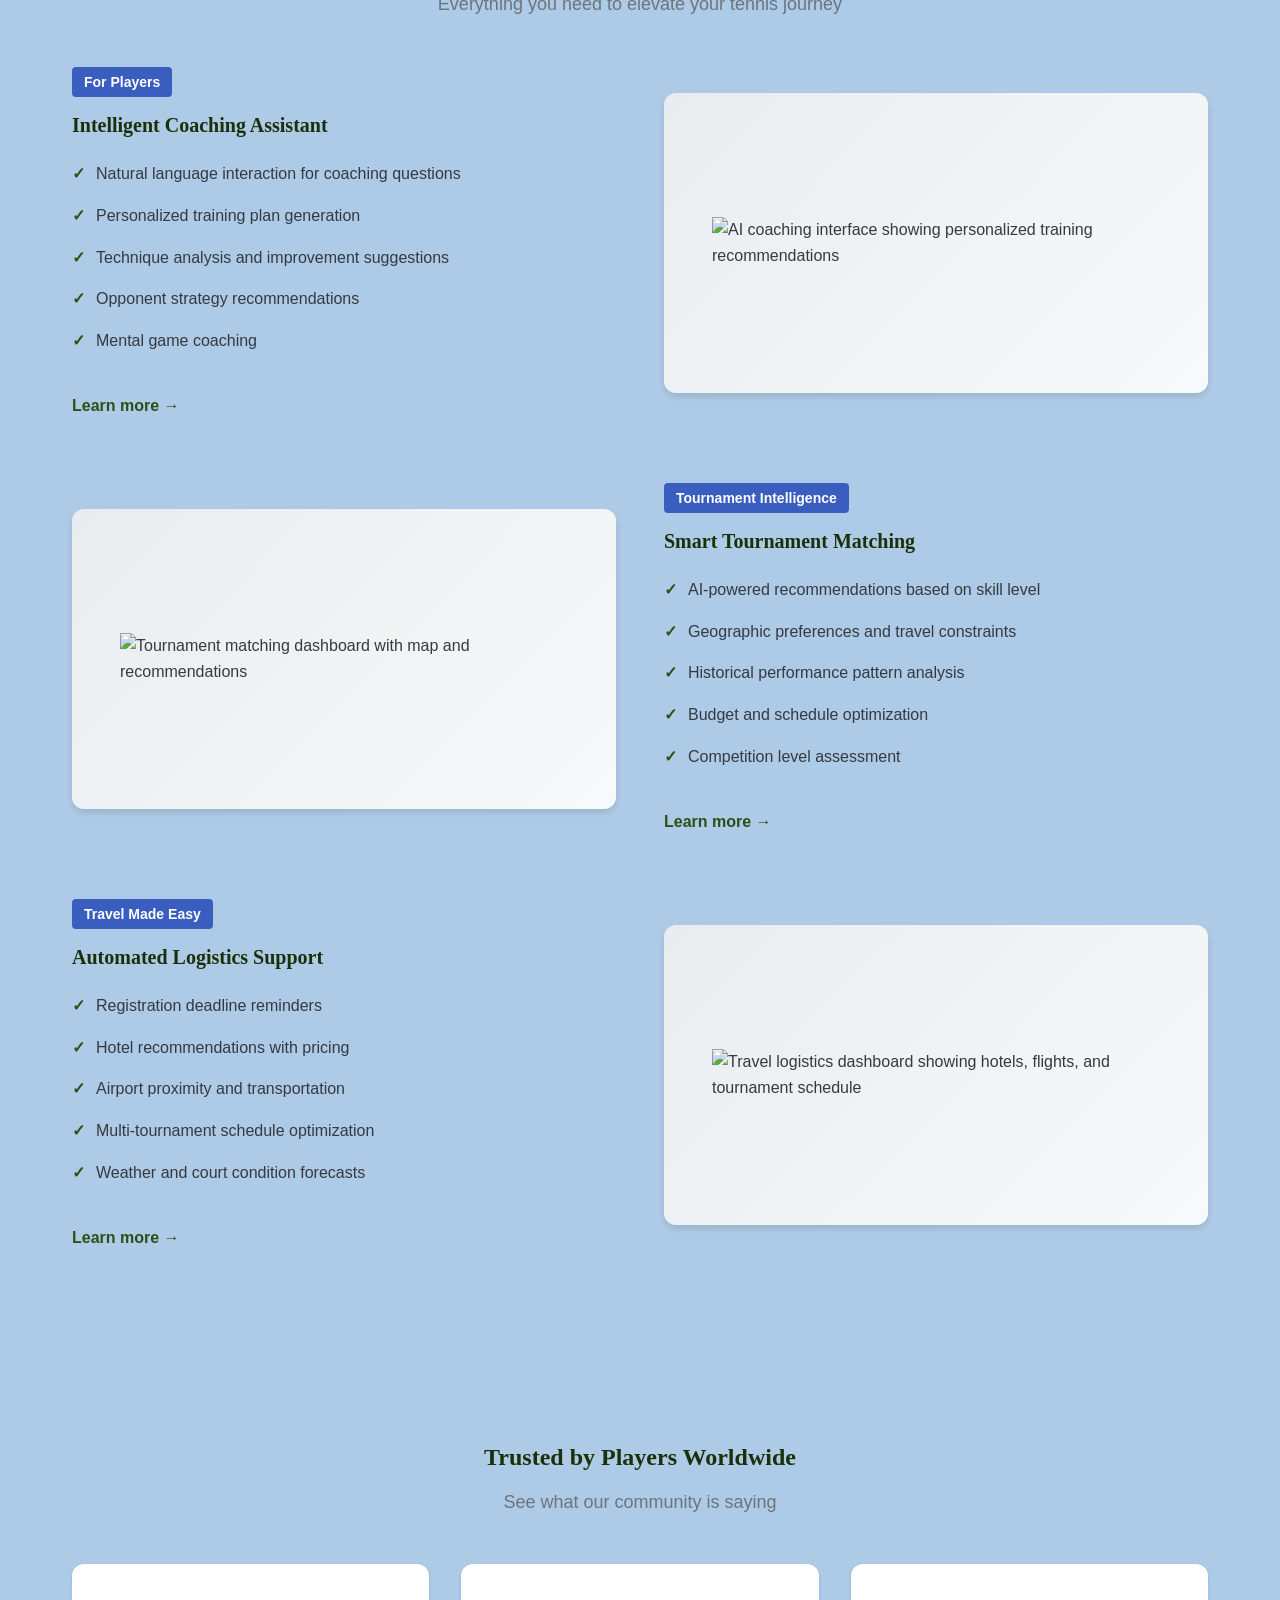
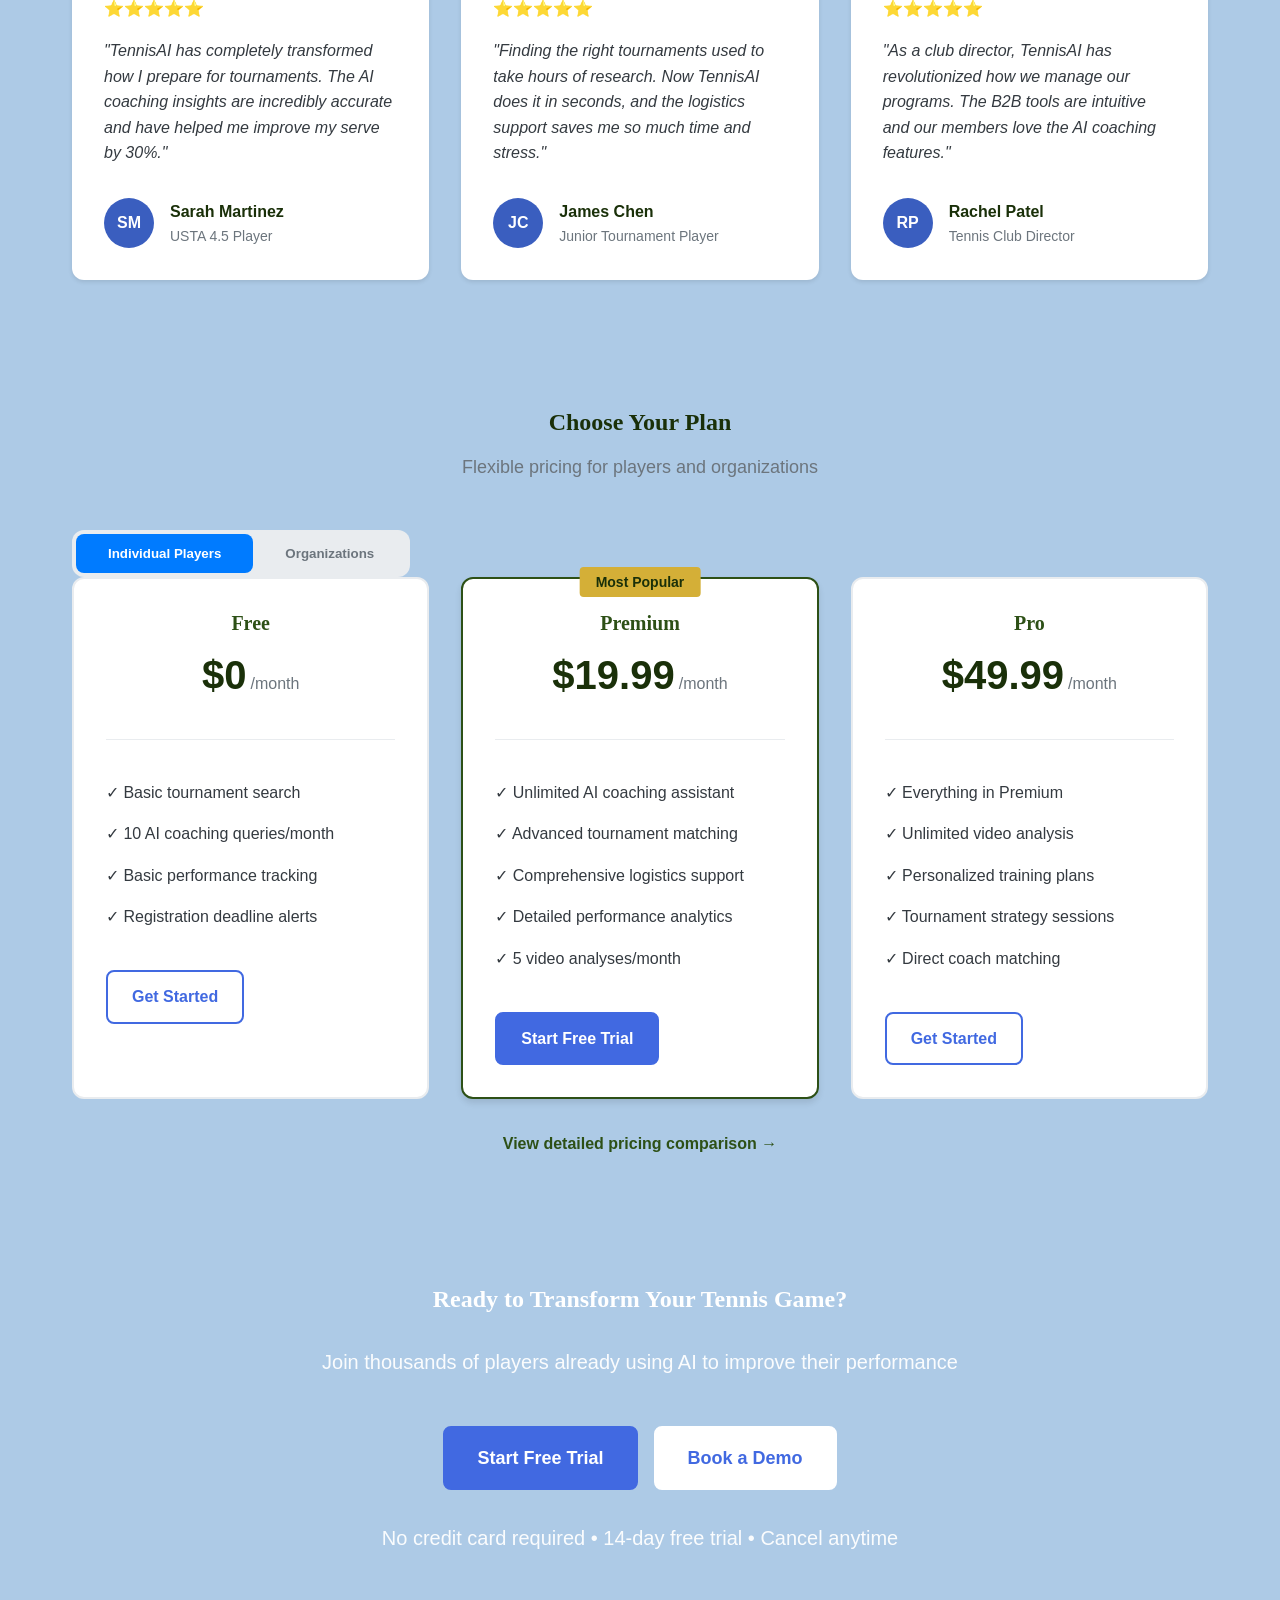
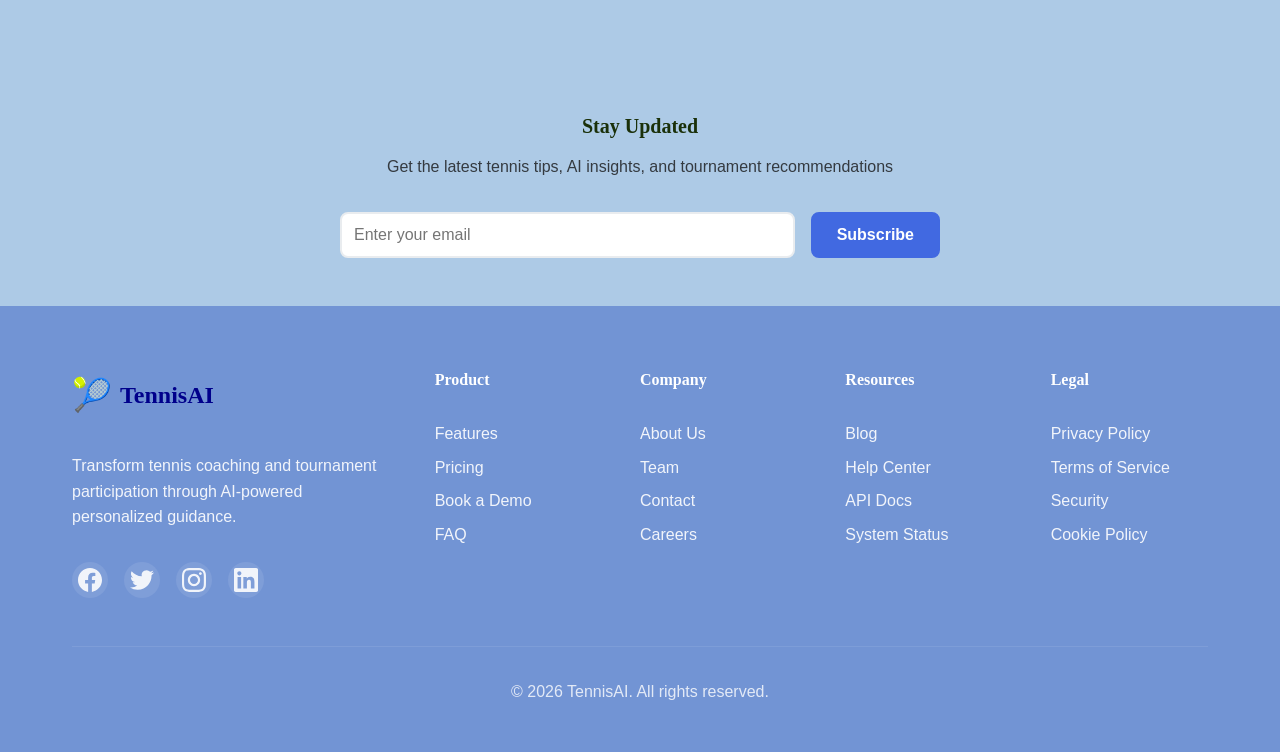
==== commit 3982476b: "Add 'fun tennis activities' to hero subtitle" ====
--- a/index.html
+++ b/index.html
@@ -37,7 +37,7 @@
         <div class="container hero-container">
             <div class="hero-content">
                 <h1 class="hero-title">Transform Your Tennis Journey with AI-Powered Coaching and Assistance</h1>
-                <p class="hero-subtitle">Get personalized coaching, find perfect tournaments, book tennis lessons & practices, and optimize your trainings powered by AI available 24/7</p>
+                <p class="hero-subtitle">Get personalized coaching, find perfect tournaments, book tennis lessons & practices, fun tennis activities and optimize your trainings powered by AI available 24/7</p>
                 <div class="hero-cta">
                     <a href="#pricing" class="btn btn-primary btn-large">Start Free Trial</a>
                     <a href="#demo" class="btn btn-secondary btn-large">Book a Demo</a>
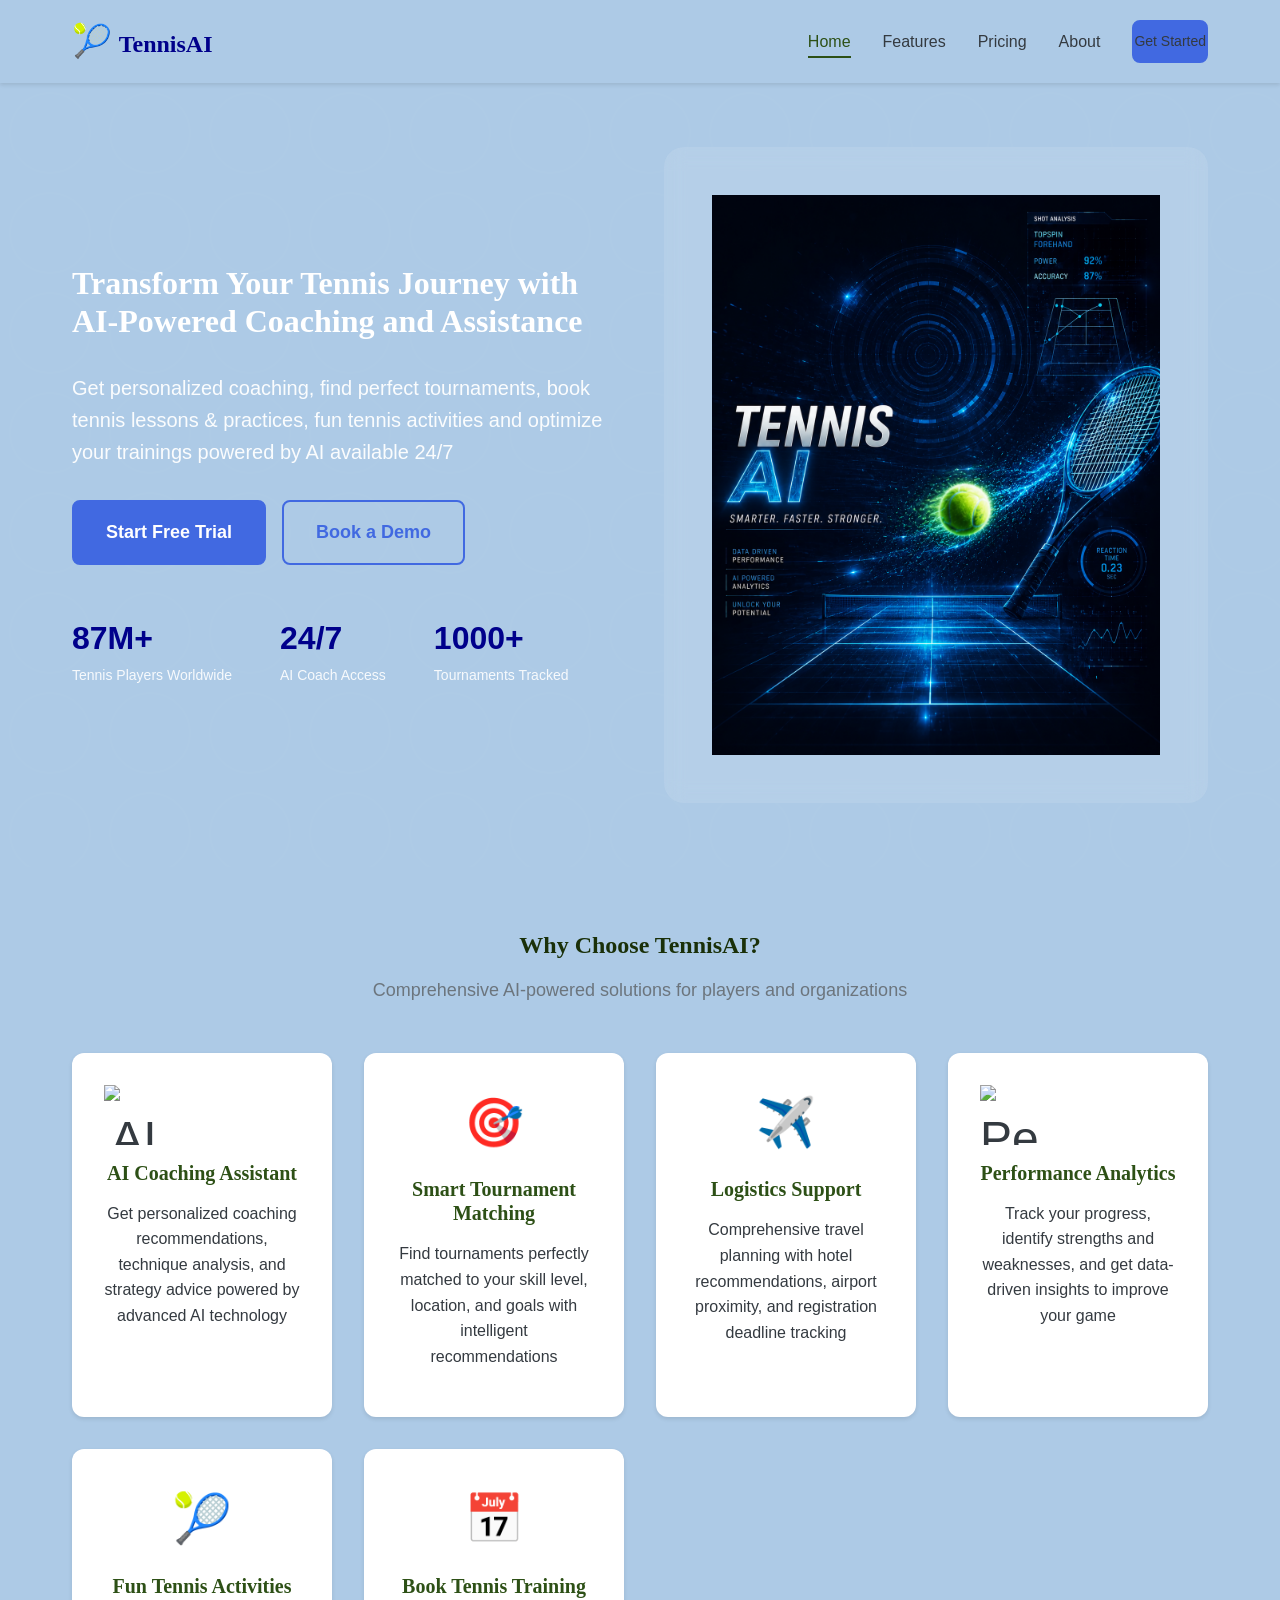
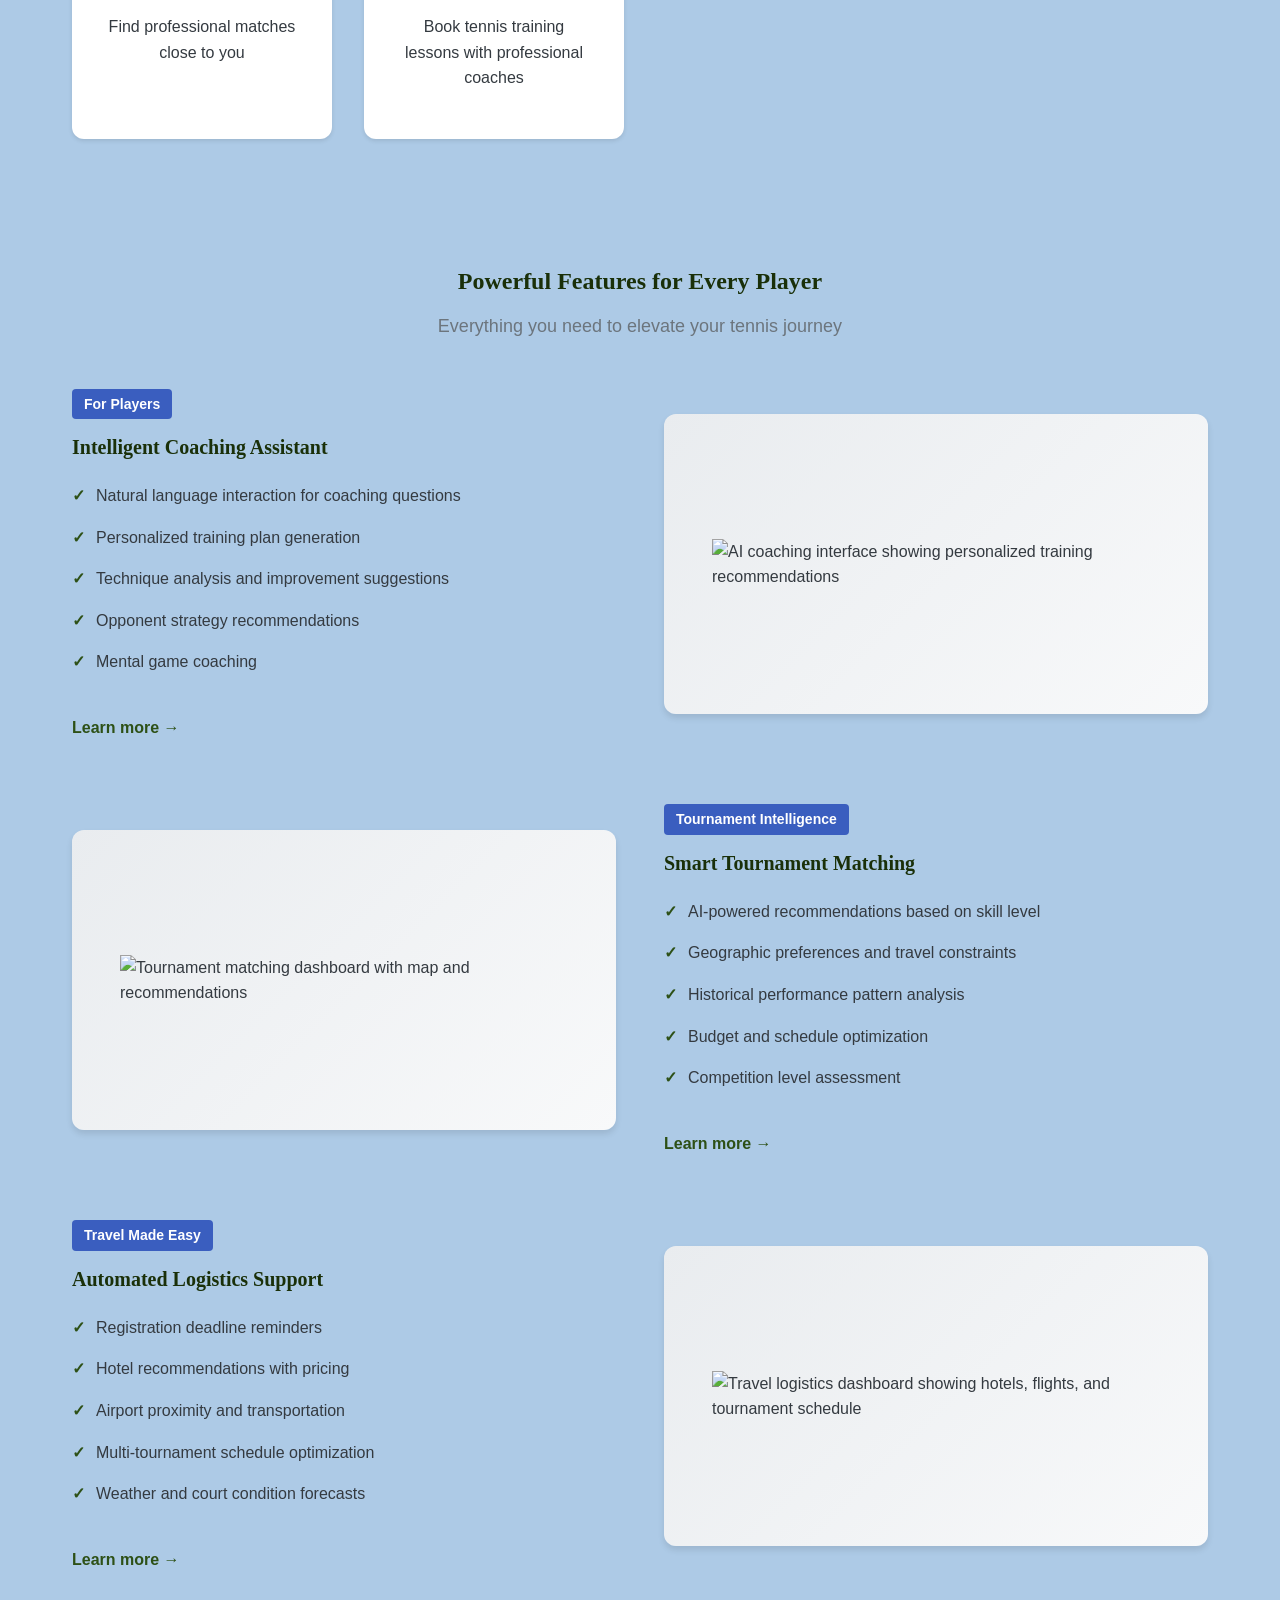
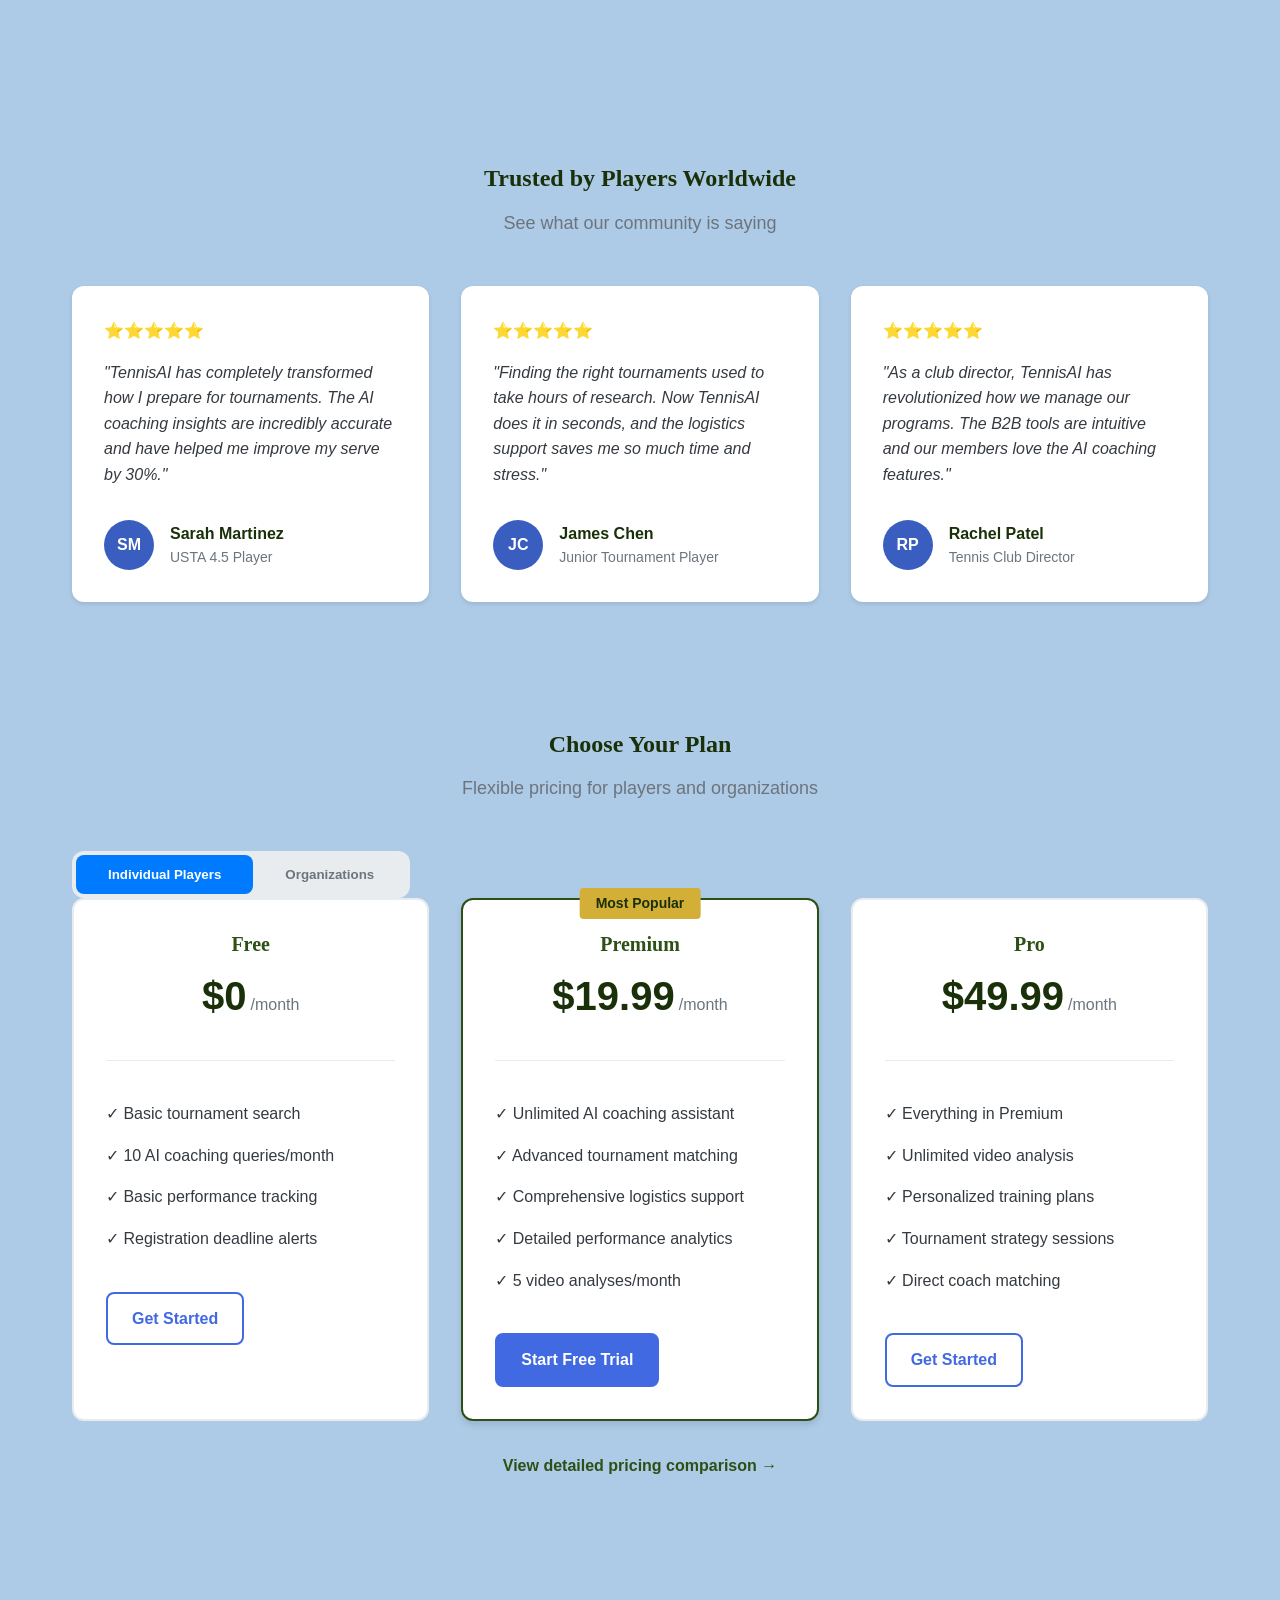
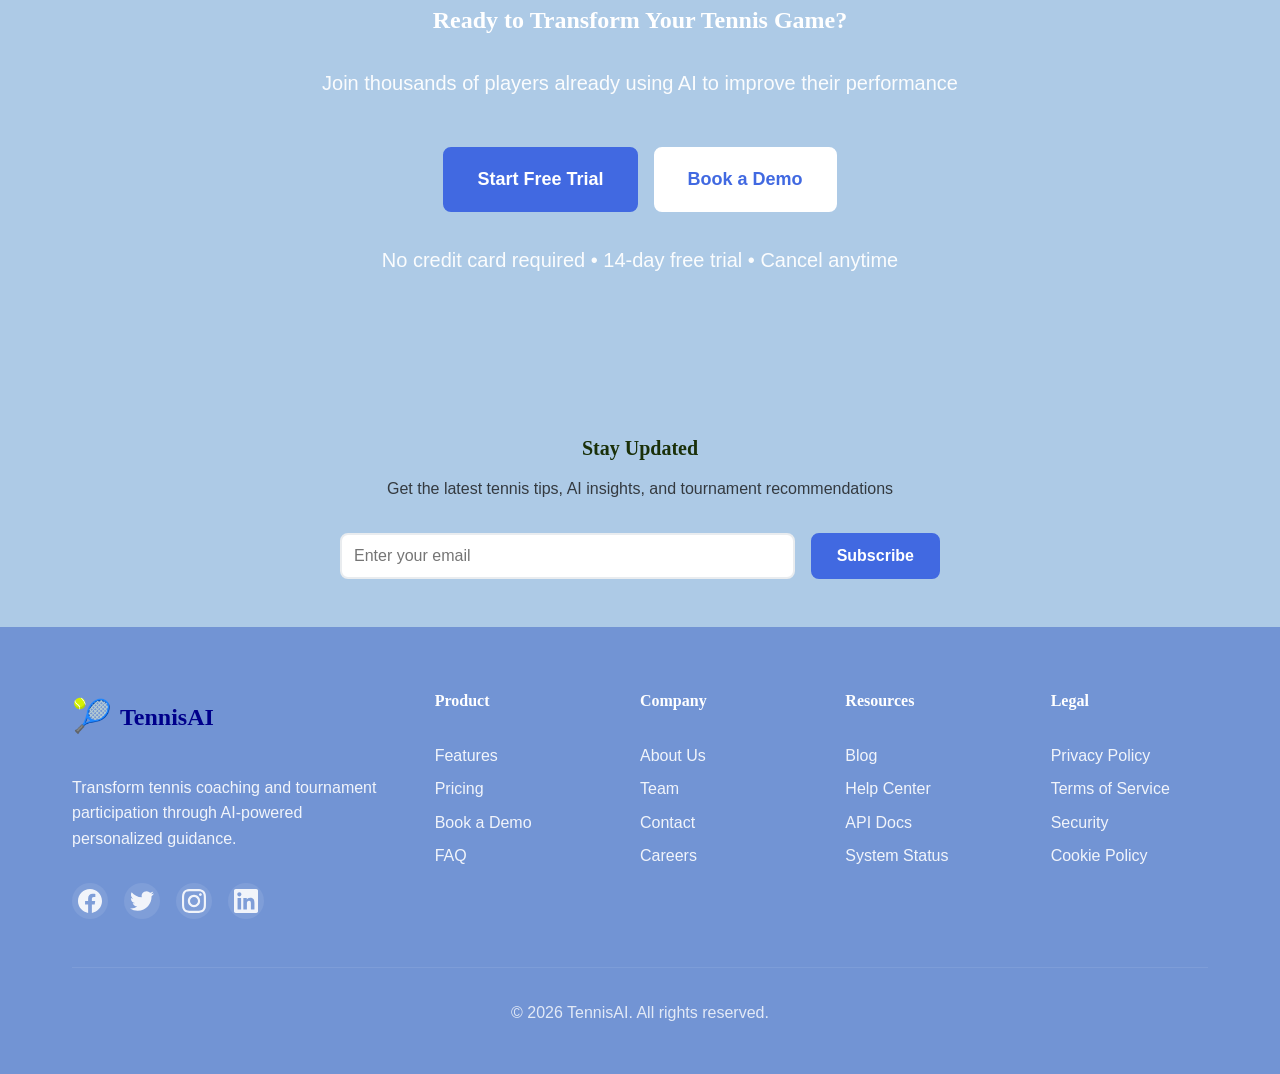
==== commit cdbf1472: "Add Fun Tennis Activities and Book Tennis Training cards" ====
--- a/index.html
+++ b/index.html
@@ -93,6 +93,16 @@
                     <h3>Performance Analytics</h3>
                     <p>Track your progress, identify strengths and weaknesses, and get data-driven insights to improve your game</p>
                 </div>
+                <div class="value-card">
+                    <div class="value-icon">🎾</div>
+                    <h3>Fun Tennis Activities</h3>
+                    <p>Find professional matches close to you</p>
+                </div>
+                <div class="value-card">
+                    <div class="value-icon">📅</div>
+                    <h3>Book Tennis Training</h3>
+                    <p>Book tennis training lessons with professional coaches</p>
+                </div>
             </div>
         </div>
     </section>
